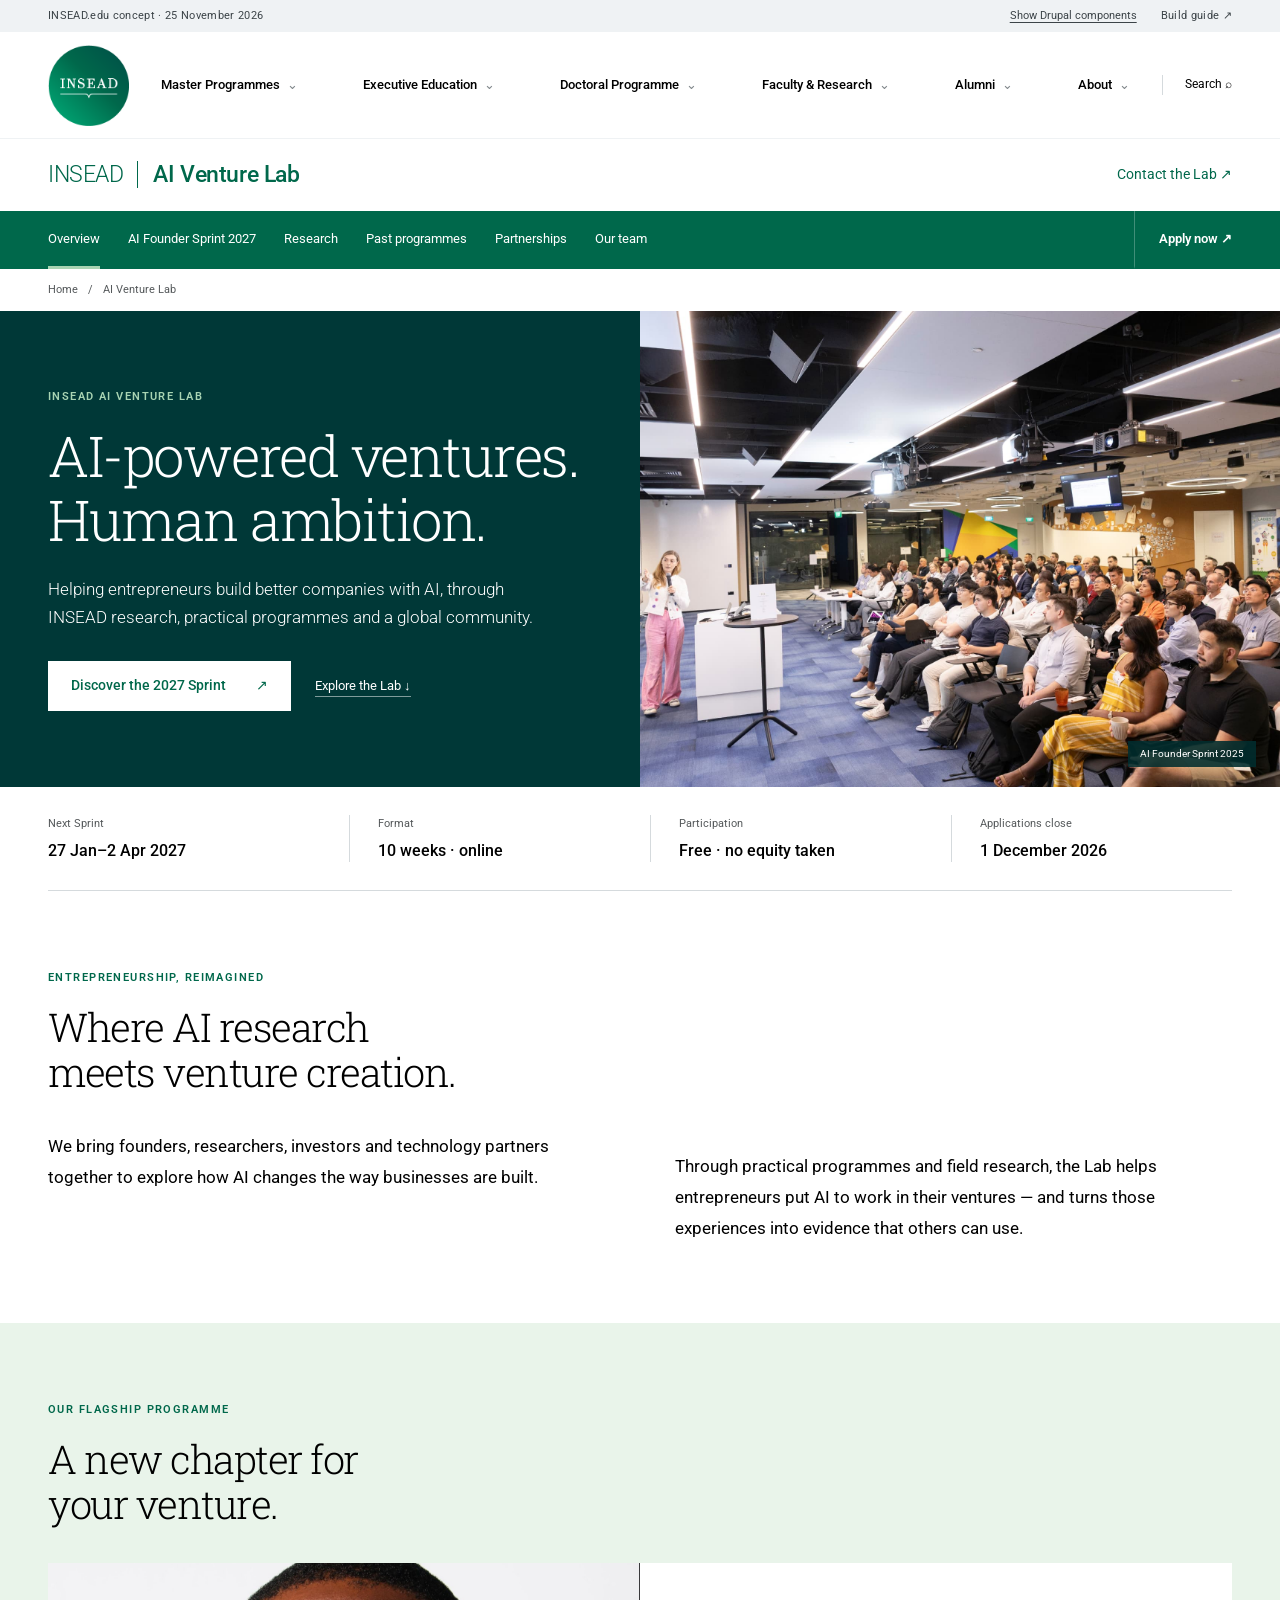
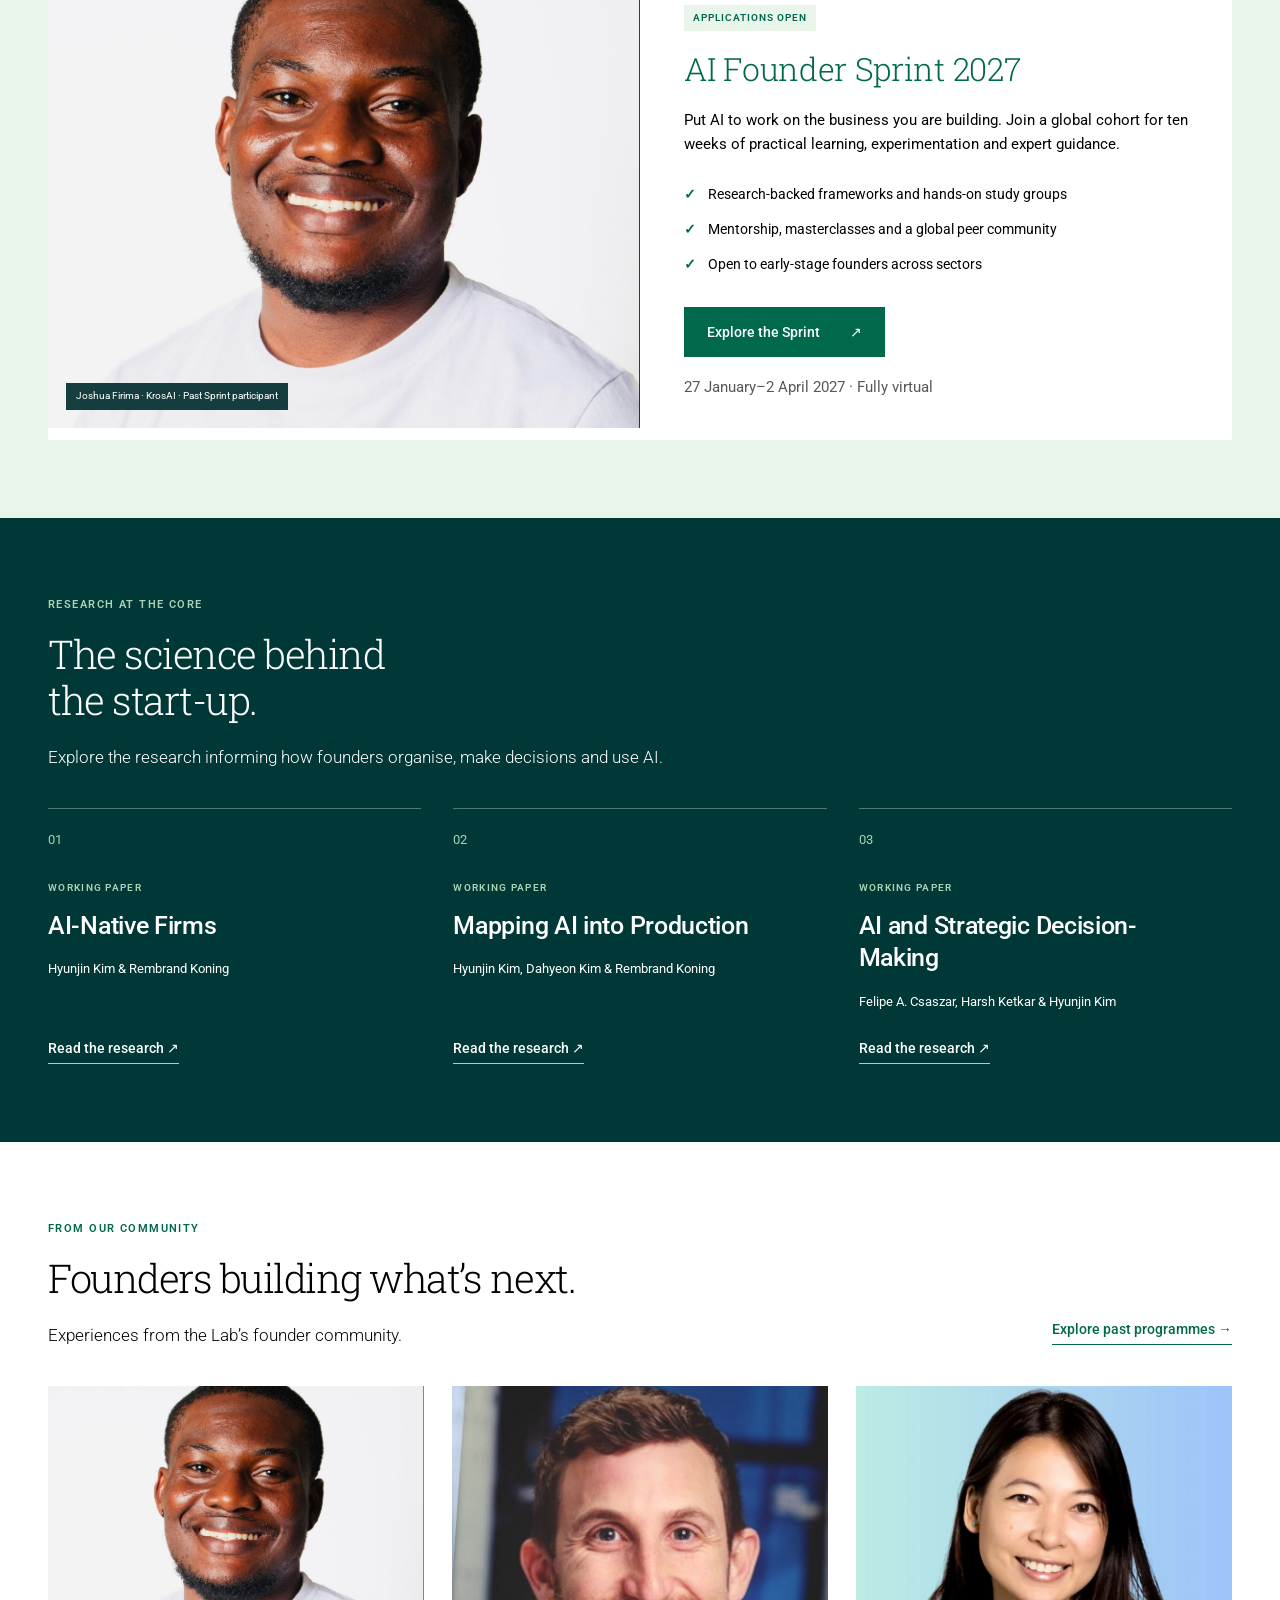
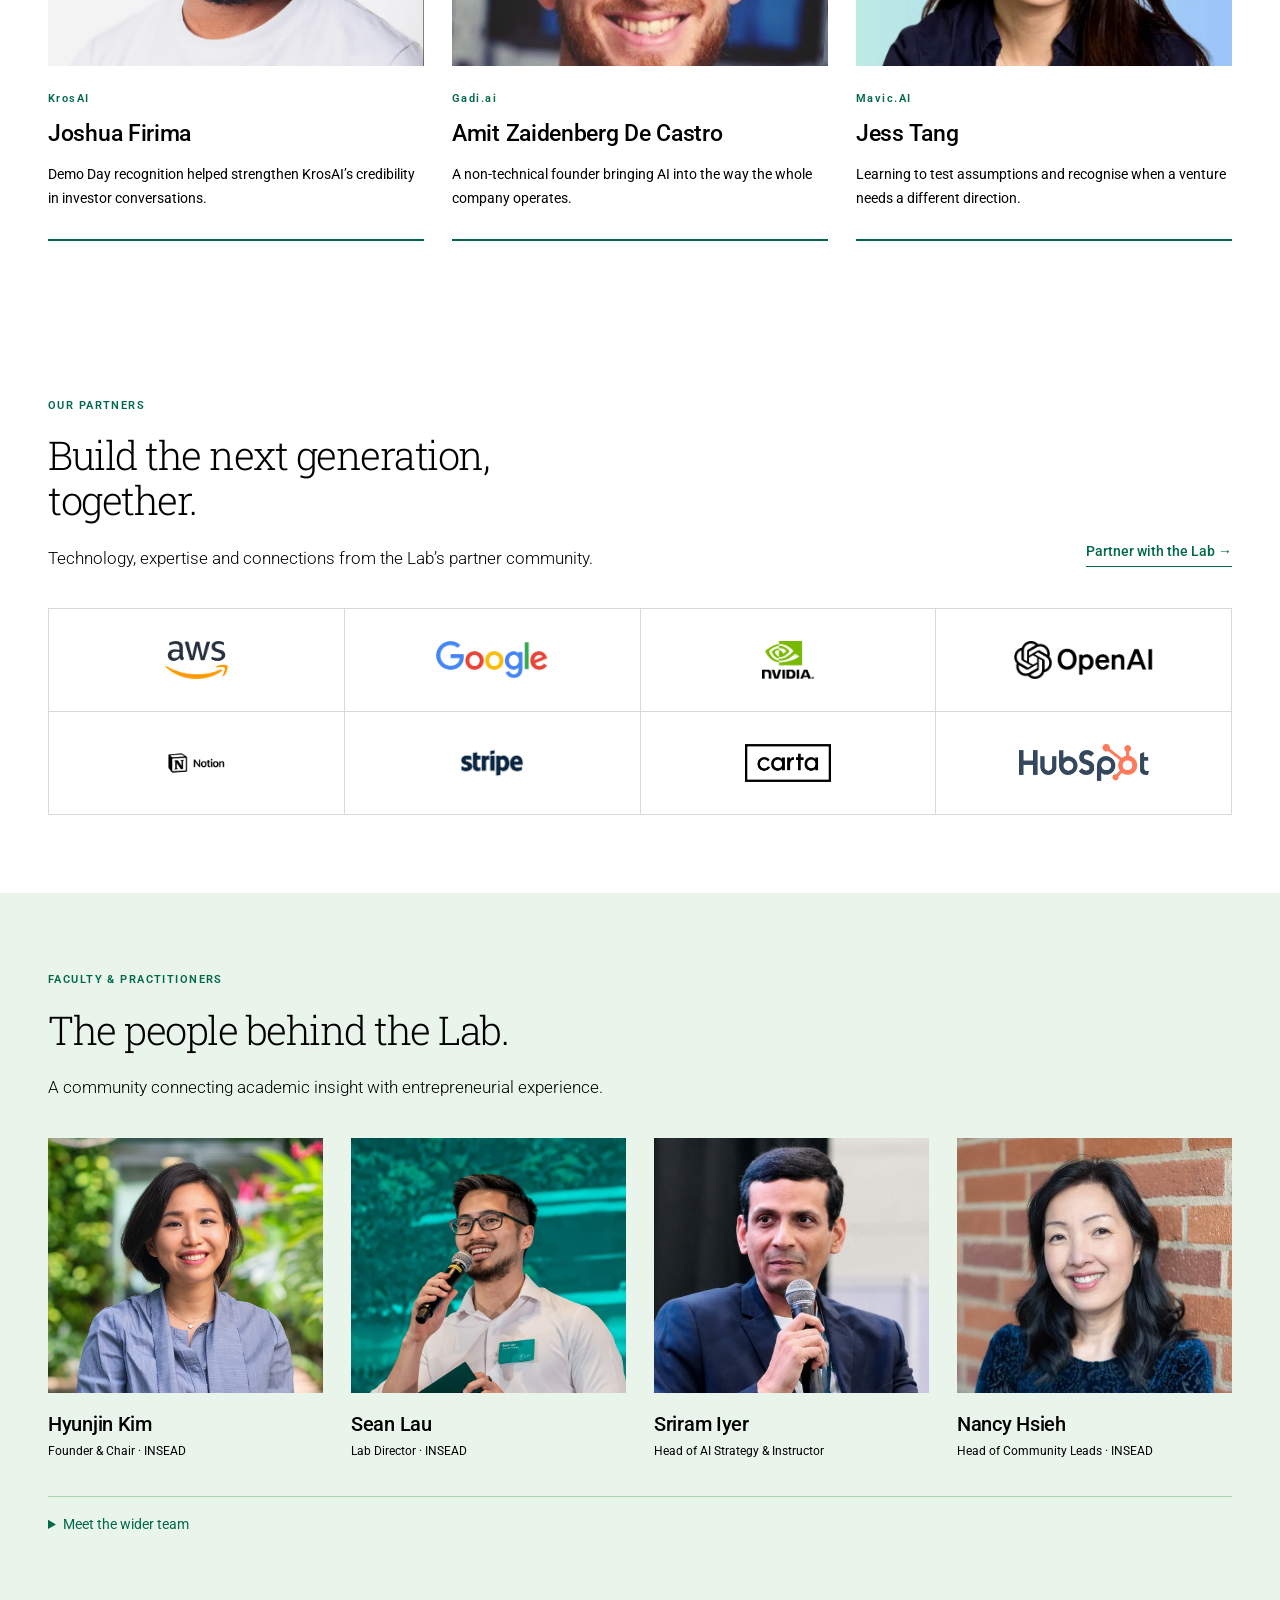
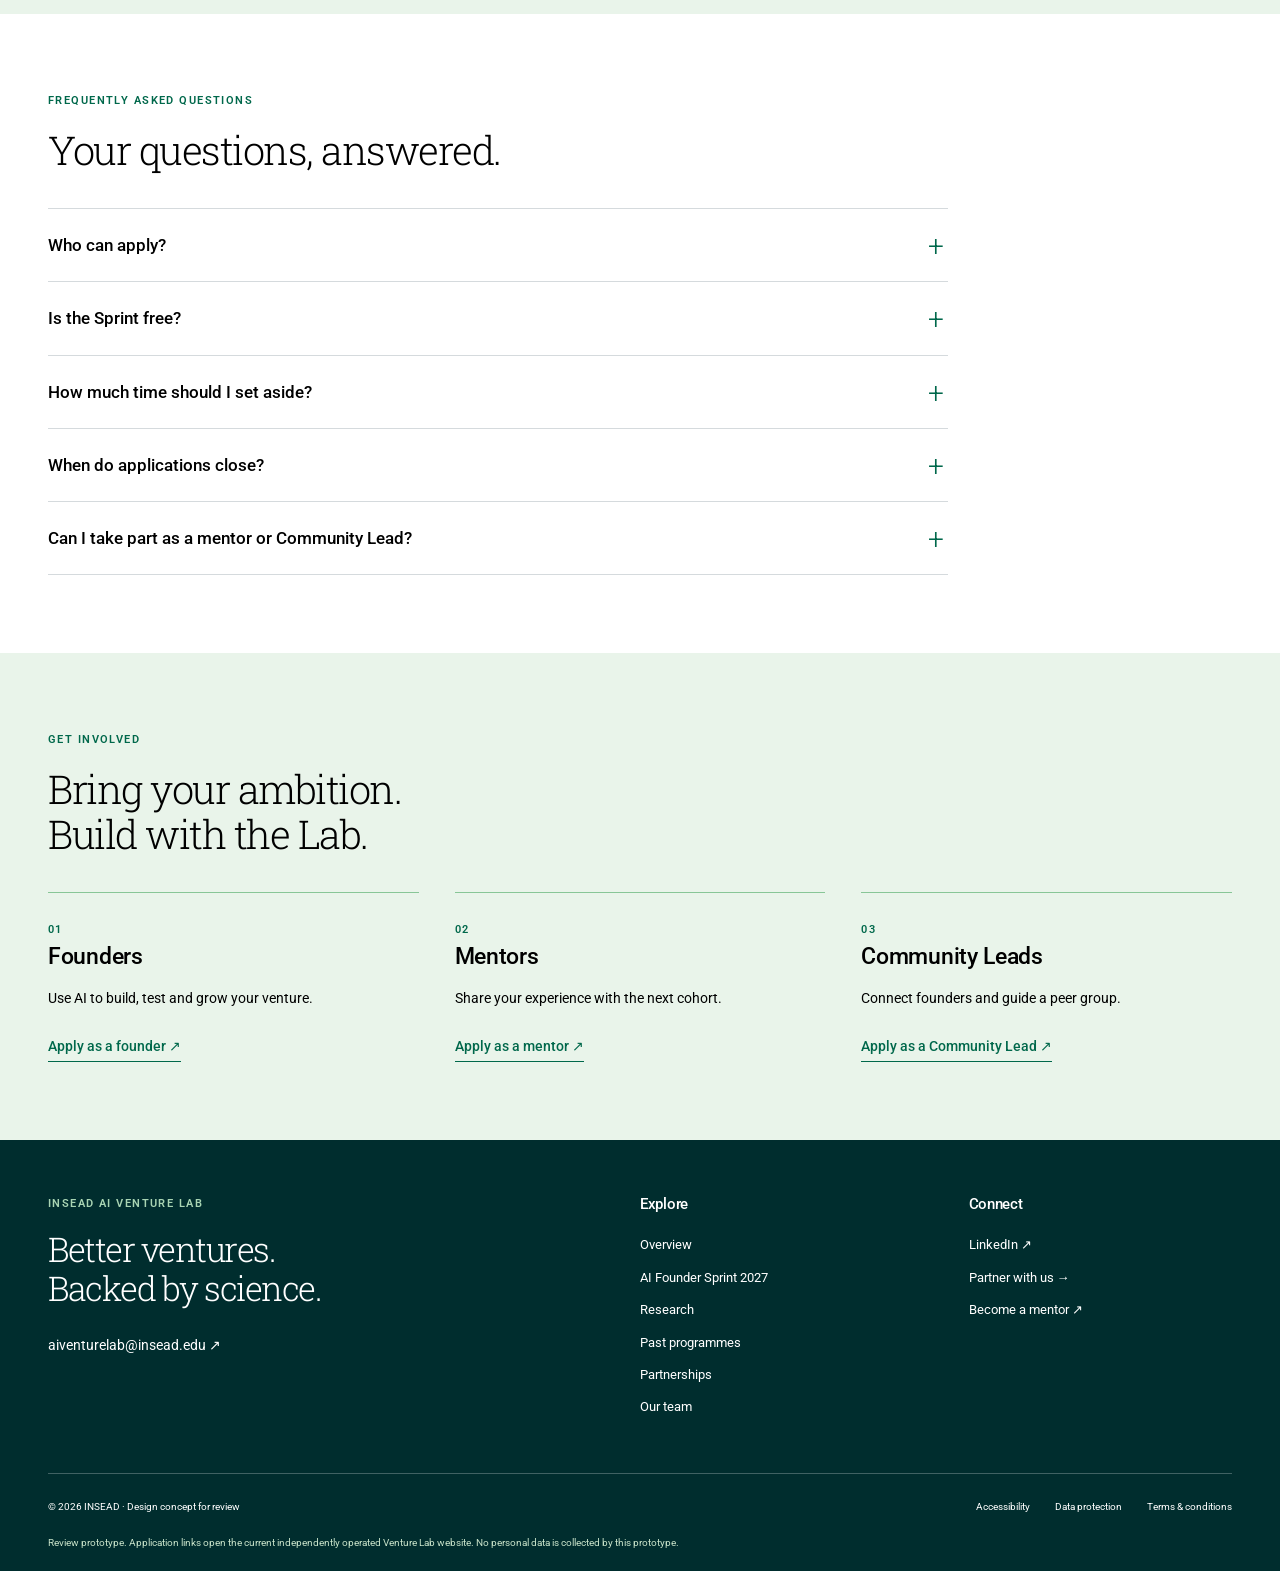
==== index.html @ 1b649533 "Publish Venture Lab INSEAD mockup and Drupal build guide" ====
<!doctype html><html lang="en"><head><meta charset="utf-8"><meta name="viewport" content="width=device-width, initial-scale=1"><meta name="robots" content="noindex,nofollow"><title>AI Venture Lab | INSEAD AI Venture Lab concept</title><link rel="stylesheet" href="fonts.css"><link rel="stylesheet" href="style.css?v=2"></head><body>
 <a class="skip" href="#main">Skip to main content</a><aside class="reviewbar"><div class="wrap"><span>INSEAD.edu concept · 25 November 2026</span><div><button id="component-toggle" aria-pressed="false">Show Drupal components</button><a class="" href="drupal-guide.html">Build guide ↗</a></div></div></aside>
 <header><div class="wrap global-header"><a class="" href="https://www.insead.edu" target="_blank" rel="noopener noreferrer"><img src="insead-logo.png" alt="INSEAD – The Business School for the World" class="logo"><span class="sr-only"> (opens in a new tab)</span></a><nav aria-label="INSEAD"><a class="" href="https://www.insead.edu/master-programmes" target="_blank" rel="noopener noreferrer">Master Programmes <span aria-hidden="true">⌄</span><span class="sr-only"> (opens in a new tab)</span></a><a class="" href="https://www.insead.edu/executive-education" target="_blank" rel="noopener noreferrer">Executive Education <span aria-hidden="true">⌄</span><span class="sr-only"> (opens in a new tab)</span></a><a class="" href="https://www.insead.edu/phd" target="_blank" rel="noopener noreferrer">Doctoral Programme <span aria-hidden="true">⌄</span><span class="sr-only"> (opens in a new tab)</span></a><a class="" href="https://www.insead.edu/faculty-research" target="_blank" rel="noopener noreferrer">Faculty & Research <span aria-hidden="true">⌄</span><span class="sr-only"> (opens in a new tab)</span></a><a class="" href="https://www.insead.edu/alumni" target="_blank" rel="noopener noreferrer">Alumni <span aria-hidden="true">⌄</span><span class="sr-only"> (opens in a new tab)</span></a><a class="" href="https://www.insead.edu/about-insead" target="_blank" rel="noopener noreferrer">About <span aria-hidden="true">⌄</span><span class="sr-only"> (opens in a new tab)</span></a></nav><a class="search" href="https://www.insead.edu/search" target="_blank" rel="noopener noreferrer">Search <span aria-hidden="true">⌕</span><span class="sr-only"> (opens in a new tab)</span></a></div></header>
 <div class="lab-brand"><div class="wrap"><a href="index.html">INSEAD <strong>AI Venture Lab</strong></a><a class="" href="mailto:aiventurelab@insead.edu">Contact the Lab ↗</a></div></div>
 <div class="subnav"><div class="wrap"><button id="mobile-menu" aria-expanded="false" aria-controls="lab-nav">Explore the Lab <span>☰</span></button><nav id="lab-nav" aria-label="AI Venture Lab"><a class="active" href="index.html">Overview</a><a class="" href="sprint2027.html">AI Founder Sprint 2027</a><a class="" href="index.html#research">Research</a><a class="" href="past-programmes.html">Past programmes</a><a class="" href="partnerships.html">Partnerships</a><a class="" href="index.html#team">Our team</a></nav><a class="nav-apply" href="https://venture-lab.ai/apply/founder" target="_blank" rel="noopener noreferrer">Apply now ↗<span class="sr-only"> (opens in a new tab)</span></a></div></div>
 <main id="main"><div class="breadcrumb wrap"><a class="" href="https://www.insead.edu" target="_blank" rel="noopener noreferrer">Home<span class="sr-only"> (opens in a new tab)</span></a> <span>/</span> <a class="" href="index.html">AI Venture Lab</a></div><section class="hero " data-component="Top Banner"><div class="hero-copy"><p class="eyebrow">INSEAD AI VENTURE LAB</p><h1>AI-powered ventures.<br>Human ambition.</h1><p>Helping entrepreneurs build better companies with AI, through INSEAD research, practical programmes and a global community.</p><div class="actions"><a class="button" href="sprint2027.html">Discover the 2027 Sprint <span aria-hidden="true">↗</span></a><a class="hero-link" href="#about">Explore the Lab ↓</a></div></div><div class="hero-photo"><img src="sprint-2025.jpg" alt="A speaker and audience at the AI Founder Sprint 2025" fetchpriority="high"><span>AI Founder Sprint 2025</span></div></section><div class="wrap facts-wrap" data-component="Section → Text"><div class="facts"><div><span>Next Sprint</span><strong>27 Jan–2 Apr 2027</strong></div><div><span>Format</span><strong>10 weeks · online</strong></div><div><span>Participation</span><strong>Free · no equity taken</strong></div><div><span>Applications close</span><strong>1 December 2026</strong></div></div></div><section id="about" class="section " data-component="Section → Title and Text"><div class="wrap"><div class="section-heading"><div><p class="eyebrow">ENTREPRENEURSHIP, REIMAGINED</p><h2>Where AI research<br>meets venture creation.</h2></div></div><div class="intro-grid"><p>We bring founders, researchers, investors and technology partners together to explore how AI changes the way businesses are built.</p><p>Through practical programmes and field research, the Lab helps entrepreneurs put AI to work in their ventures — and turns those experiences into evidence that others can use.</p></div></div></section><section id="sprint" class="section pale" data-component="Section → Content and Image"><div class="wrap"><div class="section-heading"><div><p class="eyebrow">OUR FLAGSHIP PROGRAMME</p><h2>A new chapter for<br>your venture.</h2></div></div><div class="feature-grid"><div class="feature-photo"><img src="joshua-firima.jpeg" alt="Joshua Firima, founder of KrosAI and past Sprint participant"><span>Joshua Firima · KrosAI · Past Sprint participant</span></div><div class="feature-copy"><span class="tag">APPLICATIONS OPEN</span><h3>AI Founder Sprint 2027</h3><p>Put AI to work on the business you are building. Join a global cohort for ten weeks of practical learning, experimentation and expert guidance.</p><ul class="ticks"><li>Research-backed frameworks and hands-on study groups</li><li>Mentorship, masterclasses and a global peer community</li><li>Open to early-stage founders across sectors</li></ul><a class="button" href="sprint2027.html">Explore the Sprint <span aria-hidden="true">↗</span></a><p class="small">27 January–2 April 2027 · Fully virtual</p></div></div></div></section><section id="research" class="section dark" data-component="Section → External Listing Content"><div class="wrap"><div class="section-heading"><div><p class="eyebrow">RESEARCH AT THE CORE</p><h2>The science behind<br>the start-up.</h2><p class="lead">Explore the research informing how founders organise, make decisions and use AI.</p></div></div><div class="research-grid"><article><span class="number">01</span><p class="eyebrow">WORKING PAPER</p><h3>AI-Native Firms</h3><p>Hyunjin Kim & Rembrand Koning</p><a class="text-link" href="https://papers.ssrn.com/sol3/papers.cfm?abstract_id=6905079" target="_blank" rel="noopener noreferrer">Read the research ↗<span class="sr-only"> (opens in a new tab)</span></a></article><article><span class="number">02</span><p class="eyebrow">WORKING PAPER</p><h3>Mapping AI into Production</h3><p>Hyunjin Kim, Dahyeon Kim & Rembrand Koning</p><a class="text-link" href="https://sites.insead.edu/facultyresearch/research/doc.cfm?did=75343" target="_blank" rel="noopener noreferrer">Read the research ↗<span class="sr-only"> (opens in a new tab)</span></a></article><article><span class="number">03</span><p class="eyebrow">WORKING PAPER</p><h3>AI and Strategic Decision-Making</h3><p>Felipe A. Csaszar, Harsh Ketkar & Hyunjin Kim</p><a class="text-link" href="https://sites.insead.edu/facultyresearch/research/doc.cfm?did=73275" target="_blank" rel="noopener noreferrer">Read the research ↗<span class="sr-only"> (opens in a new tab)</span></a></article></div></div></section><section id="founders" class="section " data-component="Section → Cards"><div class="wrap"><div class="section-heading"><div><p class="eyebrow">FROM OUR COMMUNITY</p><h2>Founders building what’s next.</h2><p class="lead">Experiences from the Lab’s founder community.</p></div><a class="text-link" href="past-programmes.html">Explore past programmes →</a></div><div class="founder-grid"><article class="founder-card"><img class="founder-photo" src="joshua-firima.jpeg" alt="Joshua Firima"><div><p class="eyebrow">KrosAI</p><h3>Joshua Firima</h3><p>Demo Day recognition helped strengthen KrosAI’s credibility in investor conversations.</p></div></article><article class="founder-card"><img class="founder-photo" src="amit-zaidenberg.jpeg" alt="Amit Zaidenberg De Castro"><div><p class="eyebrow">Gadi.ai</p><h3>Amit Zaidenberg De Castro</h3><p>A non-technical founder bringing AI into the way the whole company operates.</p></div></article><article class="founder-card"><img class="founder-photo" src="jess-tang-crop.jpg" alt="Jess Tang"><div><p class="eyebrow">Mavic.AI</p><h3>Jess Tang</h3><p>Learning to test assumptions and recognise when a venture needs a different direction.</p></div></article></div></div></section><section id="partners" class="section " data-component="Section → Gallery"><div class="wrap"><div class="section-heading"><div><p class="eyebrow">OUR PARTNERS</p><h2>Build the next generation,<br>together.</h2><p class="lead">Technology, expertise and connections from the Lab’s partner community.</p></div><a class="text-link" href="partnerships.html">Partner with the Lab →</a></div><div class="logos"><img class="" src="aws-activate.webp" alt="AWS"><img class="" src="google-xQnxZ8s_.webp" alt="Google"><img class="" src="nvidia-BaGoJ4iP.png" alt="NVIDIA"><img class="" src="openai-BbE3mqbd.png" alt="OpenAI"><img class="" src="notion-wordmark.png" alt="Notion"><img class="" src="stripe-wordmark.png" alt="Stripe"><img class="" src="carta-wordmark.png" alt="Carta"><img class="" src="hubspot-wordmark.png" alt="HubSpot"></div></div></section><section id="team" class="section pale" data-component="Section → Related Content"><div class="wrap"><div class="section-heading"><div><p class="eyebrow">FACULTY & PRACTITIONERS</p><h2>The people behind the Lab.</h2><p class="lead">A community connecting academic insight with entrepreneurial experience.</p></div></div><div class="people"><article><img class="" src="hyunjin-kim-DU73h3ld.webp" alt="Hyunjin Kim"><h3>Hyunjin Kim</h3><p>Founder & Chair · INSEAD</p></article><article><img class="" src="sean-lau.jpg" alt="Sean Lau"><h3>Sean Lau</h3><p>Lab Director · INSEAD</p></article><article><img class="" src="sriram-iyer-3.jpg" alt="Sriram Iyer"><h3>Sriram Iyer</h3><p>Head of AI Strategy & Instructor</p></article><article><img class="" src="nancy-hsieh-B7uFYmL9.webp" alt="Nancy Hsieh"><h3>Nancy Hsieh</h3><p>Head of Community Leads · INSEAD</p></article></div><details class="more-people"><summary>Meet the wider team</summary><div class="people"><article><img class="" src="thomas-baker-QJCjmIYq.webp" alt="Thomas Baker"><h3>Thomas Baker</h3><p>Head of Tech Strategy · HBS</p></article><article><img class="" src="swapneel-mehta.jpg" alt="Swapneel Mehta"><h3>Swapneel Mehta</h3><p>Research Affiliate · SimPPL</p></article><article><img class="" src="matteo-tranchero.jpg" alt="Matteo Tranchero"><h3>Matteo Tranchero</h3><p>Research Affiliate · Wharton</p></article><article><img class="" src="serge-vasylechko-me3EJpKC.webp" alt="Serge Vasylechko"><h3>Serge Vasylechko</h3><p>Head of AI Tools & Prototyping</p></article><article><img class="" src="rembrand-koning-CyjeFf4n.webp" alt="Rembrand Koning"><h3>Rembrand Koning</h3><p>Research Affiliate · HBS</p></article><article><img class="" src="dahyeon-kim-BDwVLeGD.webp" alt="Dahyeon Kim"><h3>Dahyeon Kim</h3><p>Lead R&D · INSEAD</p></article><article><img class="" src="nety-wu-BMD_rjvN.webp" alt="Nety Wu"><h3>Nety Wu</h3><p>Lead R&D · INSEAD</p></article><article><img class="" src="yj-lin-Db3J1F6Q.webp" alt="YJ Lin"><h3>YJ Lin</h3><p>Head of Community Strategy</p></article><article><img class="" src="alexander-chia-CP0M5kD4.webp" alt="Alexander Chia"><h3>Alexander Chia</h3><p>Community Manager · INSEAD</p></article><article><img class="" src="martina-blahova-SiBJsA2p.webp" alt="Martina Blahova"><h3>Martina Blahova</h3><p>Community Manager · INSEAD</p></article></div></details></div></section><section id="faq" class="section " data-component="Section → Accordion → Text"><div class="wrap"><div class="section-heading"><div><p class="eyebrow">FREQUENTLY ASKED QUESTIONS</p><h2>Your questions, answered.</h2></div></div><div class="faq-list"><details><summary>Who can apply?</summary><p>Early-stage founders from anywhere in the world can apply. You must be at least 18. You do not need an INSEAD affiliation or an AI product.</p></details><details><summary>Is the Sprint free?</summary><p>Yes. There are no participation fees and the Lab takes no equity.</p></details><details><summary>How much time should I set aside?</summary><p>Plan for around 2–3 hours each week during onboarding and the final weeks, and 4–5 hours each week during the build phase. The Sprint does not require full-time availability.</p></details><details><summary>When do applications close?</summary><p>Applications close on 1 December 2026 at 11:59 pm Singapore time (GMT+8). Selected founders are expected to be notified in early January 2027.</p></details><details><summary>Can I take part as a mentor or Community Lead?</summary><p>Yes. The Lab welcomes mentors and Community Leads. Use the involvement links below to learn more and apply.</p></details></div></div></section><section id="get-involved" class="section pale" data-component="Section → Cards"><div class="wrap"><div class="section-heading"><div><p class="eyebrow">GET INVOLVED</p><h2>Bring your ambition.<br>Build with the Lab.</h2></div></div><div class="involve-grid"><article><span class="eyebrow">01</span><h3>Founders</h3><p>Use AI to build, test and grow your venture.</p><a class="text-link" href="https://venture-lab.ai/apply/founder" target="_blank" rel="noopener noreferrer">Apply as a founder ↗<span class="sr-only"> (opens in a new tab)</span></a></article><article><span class="eyebrow">02</span><h3>Mentors</h3><p>Share your experience with the next cohort.</p><a class="text-link" href="https://venture-lab.ai/apply/mentor" target="_blank" rel="noopener noreferrer">Apply as a mentor ↗<span class="sr-only"> (opens in a new tab)</span></a></article><article><span class="eyebrow">03</span><h3>Community Leads</h3><p>Connect founders and guide a peer group.</p><a class="text-link" href="https://venture-lab.ai/apply/community-lead" target="_blank" rel="noopener noreferrer">Apply as a Community Lead ↗<span class="sr-only"> (opens in a new tab)</span></a></article></div></div></section></main>
 <footer><div class="wrap footer-main"><div><p class="eyebrow">INSEAD AI VENTURE LAB</p><h2>Better ventures.<br>Backed by science.</h2><a class="" href="mailto:aiventurelab@insead.edu">aiventurelab@insead.edu ↗</a></div><div><h3>Explore</h3><a class="active" href="index.html">Overview</a><a class="" href="sprint2027.html">AI Founder Sprint 2027</a><a class="" href="index.html#research">Research</a><a class="" href="past-programmes.html">Past programmes</a><a class="" href="partnerships.html">Partnerships</a><a class="" href="index.html#team">Our team</a></div><div><h3>Connect</h3><a class="" href="https://www.linkedin.com/company/insead-ai-venture-lab/" target="_blank" rel="noopener noreferrer">LinkedIn ↗<span class="sr-only"> (opens in a new tab)</span></a><a class="" href="partnerships.html">Partner with us →</a><a class="" href="https://venture-lab.ai/apply/mentor" target="_blank" rel="noopener noreferrer">Become a mentor ↗<span class="sr-only"> (opens in a new tab)</span></a></div></div><div class="wrap footer-bottom"><span>© 2026 INSEAD · Design concept for review</span><div><a class="" href="https://www.insead.edu/accessibility-statement" target="_blank" rel="noopener noreferrer">Accessibility<span class="sr-only"> (opens in a new tab)</span></a><a class="" href="https://www.insead.edu/about-insead/data-protection-notice" target="_blank" rel="noopener noreferrer">Data protection<span class="sr-only"> (opens in a new tab)</span></a><a class="" href="https://www.insead.edu/terms-and-conditions" target="_blank" rel="noopener noreferrer">Terms & conditions<span class="sr-only"> (opens in a new tab)</span></a></div></div><p class="wrap concept-note">Review prototype. Application links open the current independently operated Venture Lab website. No personal data is collected by this prototype.</p></footer><script src="site.js"></script></body></html>
---- fonts.css ----
@font-face {
  font-family: 'Roboto';
  font-style: normal;
  font-weight: 300;
  font-stretch: normal;
  font-display: swap;
  src: url(font-0.ttf) format('truetype');
}
@font-face {
  font-family: 'Roboto';
  font-style: normal;
  font-weight: 400;
  font-stretch: normal;
  font-display: swap;
  src: url(font-1.ttf) format('truetype');
}
@font-face {
  font-family: 'Roboto';
  font-style: normal;
  font-weight: 500;
  font-stretch: normal;
  font-display: swap;
  src: url(font-2.ttf) format('truetype');
}
@font-face {
  font-family: 'Roboto';
  font-style: normal;
  font-weight: 600;
  font-stretch: normal;
  font-display: swap;
  src: url(font-3.ttf) format('truetype');
}
@font-face {
  font-family: 'Roboto';
  font-style: normal;
  font-weight: 700;
  font-stretch: normal;
  font-display: swap;
  src: url(font-4.ttf) format('truetype');
}
@font-face {
  font-family: 'Roboto Slab';
  font-style: normal;
  font-weight: 200;
  font-display: swap;
  src: url(font-5.ttf) format('truetype');
}
@font-face {
  font-family: 'Roboto Slab';
  font-style: normal;
  font-weight: 300;
  font-display: swap;
  src: url(font-6.ttf) format('truetype');
}
@font-face {
  font-family: 'Roboto Slab';
  font-style: normal;
  font-weight: 400;
  font-display: swap;
  src: url(font-7.ttf) format('truetype');
}
---- style.css ----
:root{--green:#00684b;--deep:#003837;--dark:#002d2e;--pale:#e9f4ea;--ink:#000;--line:#d5dadd;--grey:#55595b;--max:1240px}*{box-sizing:border-box}html{scroll-behavior:smooth;scroll-padding-top:90px}body{margin:0;background:white;color:var(--ink);font-family:Roboto,Arial,sans-serif;font-size:16px;line-height:1.65;-webkit-font-smoothing:antialiased}a{color:inherit}button{font:inherit;cursor:pointer}img{max-width:100%;display:block}h1,h2,h3,p{margin:0}p+p{margin-top:20px}h1,h2{font-family:'Roboto Slab',Roboto,Arial,sans-serif;font-weight:300;letter-spacing:-1.5px;line-height:1.14}h1{font-size:clamp(42px,4.4vw,66px)}h2{font-size:clamp(32px,3.1vw,46px)}h3{font-size:23px;line-height:1.3;font-weight:500;letter-spacing:-.3px}h3+p{margin-top:15px}a,button,summary{-webkit-tap-highlight-color:transparent}a:focus-visible,button:focus-visible,summary:focus-visible{outline:3px solid #1f7dbc;outline-offset:5px}a:hover{text-decoration-thickness:2px}button{border:0}.wrap{width:min(calc(100% - 96px),var(--max));margin:auto}.sr-only{position:absolute;width:1px;height:1px;padding:0;margin:-1px;overflow:hidden;clip:rect(0,0,0,0);white-space:nowrap;border:0}.skip{position:fixed;top:-100px;left:20px;background:white;color:var(--green);z-index:100;padding:12px}.skip:focus{top:8px}.reviewbar{font-size:11px;background:#eff2f4;color:#3c4448;letter-spacing:.03em}.reviewbar .wrap{display:flex;align-items:center;justify-content:space-between;min-height:32px;gap:10px}.reviewbar .wrap>div{display:flex;align-items:center;gap:24px}.reviewbar button{background:none;color:inherit;padding:4px 0;font-size:11px;text-decoration:underline;text-underline-offset:3px}.reviewbar a{text-decoration:none}.global-header{display:flex;align-items:center;gap:32px;min-height:106px}.logo{width:81px;height:81px;object-fit:contain}.global-header nav{display:flex;align-items:center;justify-content:space-between;flex:1;gap:20px}.global-header nav a{font-size:13px;text-decoration:none;line-height:1.4;font-weight:500;white-space:nowrap}.global-header nav span{color:#80878b;margin-left:4px}.search{text-decoration:none;white-space:nowrap;font-size:12px;border-left:1px solid var(--line);padding-left:22px}.lab-brand{border-top:1px solid #eff2f4}.lab-brand .wrap{display:flex;justify-content:space-between;align-items:center;min-height:72px;gap:20px}.lab-brand a{text-decoration:none;font-size:14px;color:var(--green)}.lab-brand .wrap>a:first-child{font-size:23px;letter-spacing:-.4px;font-weight:300}.lab-brand strong{font-weight:500;margin-left:8px;padding-left:15px;border-left:1px solid var(--green)}.subnav{background:var(--green);color:#fff;position:sticky;top:0;z-index:25}.subnav .wrap{display:flex;justify-content:space-between}.subnav nav{display:flex;gap:28px;align-items:stretch}.subnav a{font-size:13px;text-decoration:none;padding:17px 0;border-bottom:3px solid transparent;white-space:nowrap}.subnav .active,.subnav a:hover{border-color:#a8d4b3}.subnav .nav-apply{border-left:1px solid #ffffff40;padding-left:24px;font-weight:600}#mobile-menu{display:none}.breadcrumb{font-size:11px;display:flex;gap:10px;align-items:center;min-height:42px;color:var(--grey)}.breadcrumb a{text-decoration:none}.hero{display:grid;grid-template-columns:1fr 1fr;min-height:476px;background:var(--deep);color:white;position:relative}.hero-copy{padding:58px 44px 58px max(48px,calc((100vw - 1240px)/2));align-self:center}.hero-copy>p:not(.eyebrow){font-size:17px;font-weight:300;line-height:1.65;max-width:490px;margin-top:24px}.eyebrow{font-family:Roboto,Arial,sans-serif;font-size:11px;font-weight:600;letter-spacing:.13em;color:var(--green);margin-bottom:17px}.hero .eyebrow{color:#a8d4b3}.hero-photo{position:relative;min-height:100%;overflow:hidden}.hero-photo>img{position:absolute;width:100%;height:100%;object-fit:cover;object-position:60% 65%}.hero-photo>span{position:absolute;bottom:20px;right:24px;background:#002d2ee0;font-size:10px;padding:5px 12px;color:white}.hero.compact{display:block;min-height:340px;background:var(--deep)}.hero.compact .hero-copy{max-width:1100px}.actions{display:flex;align-items:center;gap:24px;flex-wrap:wrap;margin-top:30px}.button{display:inline-flex;align-items:center;justify-content:space-between;gap:30px;padding:13px 22px;min-height:50px;background:var(--green);color:#fff;text-decoration:none;font-size:14px;font-weight:500;border:1px solid var(--green);line-height:1.4}.button:hover{background:var(--deep);border-color:var(--deep)}.hero .button{background:white;color:var(--green);border-color:white}.hero .button:hover{background:var(--pale)}.button.secondary{background:transparent;color:var(--green)}.hero-link{font-size:13px;color:white;text-decoration:none;border-bottom:1px solid #ffffff80}.facts-wrap{position:relative}.facts{display:grid;grid-template-columns:repeat(4,1fr);border-bottom:1px solid var(--line);padding:28px 0;gap:20px}.facts>div{padding-left:28px;border-left:1px solid var(--line)}.facts>div:first-child{border:0;padding-left:0}.facts span{display:block;font-size:11px;color:var(--grey);margin-bottom:6px}.facts strong{font-size:16px;font-weight:500;display:block;line-height:1.4}.section{padding:78px 0;position:relative;scroll-margin-top:65px}.section-heading{display:flex;justify-content:space-between;align-items:end;gap:30px;margin-bottom:36px}.section-heading .text-link{flex-shrink:0;margin-bottom:5px}.lead{max-width:660px;margin-top:21px;font-size:17px;line-height:1.7;font-weight:300}.pale{background:var(--pale)}.dark{background:var(--deep);color:white}.dark .eyebrow{color:#a8d4b3}.dark .text-link{color:white;border-color:#a8d4b3}.intro-grid{display:grid;grid-template-columns:1fr 1fr;gap:70px}.intro-grid p{font-size:17px;line-height:1.85}.intro-grid .small{font-size:12px}.feature-grid{display:grid;grid-template-columns:1fr 1fr;background:white;gap:0}.feature-photo{overflow:hidden;background:#d7ead9;min-height:400px}.feature-photo img{width:100%;height:100%;object-fit:cover}.feature-copy{padding:40px 44px}.feature-copy h3{font-family:'Roboto Slab',Roboto,sans-serif;font-size:32px;font-weight:300;color:var(--green);margin-bottom:18px}.feature-copy p{font-size:15px}.tag{display:inline-block;font-size:10px;letter-spacing:.1em;font-weight:600;background:var(--pale);color:var(--green);padding:5px 9px;margin-bottom:17px}.ticks{padding:0;list-style:none;margin:20px 0 25px}.ticks li{font-size:14px;padding:6px 0 6px 24px;position:relative}.ticks li:before{content:'✓';color:var(--green);position:absolute;left:0;font-weight:700}.small{font-size:12px;color:var(--grey);margin-top:18px}.text-link{font-size:14px;text-decoration:none;color:var(--green);display:inline-block;border-bottom:1px solid var(--green);padding-bottom:3px;font-weight:500}.research-grid{display:grid;grid-template-columns:repeat(3,1fr);gap:32px;margin-top:20px}.research-grid article{border-top:1px solid #ffffff50;padding-top:20px;display:flex;flex-direction:column;align-items:start}.research-grid .number{font-size:13px;margin-bottom:30px;color:#a8d4b3}.research-grid h3{font-size:25px;max-width:310px}.research-grid p:not(.eyebrow){font-size:13px;margin:16px 0 25px;color:#fff}.research-grid .eyebrow{font-size:10px;margin-bottom:13px}.research-grid .text-link{margin-top:auto}.founder-grid{display:grid;grid-template-columns:repeat(3,1fr);gap:28px}.founder-card{border-bottom:2px solid var(--green)}.founder-photo{width:100%;height:280px;object-fit:cover;object-position:50% 25%}.founder-card>div{padding:24px 0 28px}.founder-card .eyebrow{margin-bottom:10px}.founder-card p:not(.eyebrow){font-size:14px;line-height:1.7;color:#000}.logos{display:grid;grid-template-columns:repeat(4,1fr);border-top:1px solid var(--line);border-left:1px solid var(--line)}.logos img{width:100%;height:103px;padding:32px 48px;object-fit:contain;border-right:1px solid var(--line);border-bottom:1px solid var(--line);background:white}.people{display:grid;grid-template-columns:repeat(4,1fr);gap:28px}.people img{width:100%;height:255px;object-fit:cover;object-position:50% 20%;background:#d7ead9}.people h3{font-size:20px;margin-top:18px}.people p{font-size:12px;margin-top:5px;line-height:1.6}.more-people{margin-top:35px;border-top:1px solid #a8d4b3;padding-top:16px}.more-people summary{color:var(--green);font-size:14px;cursor:pointer}.more-people[open] summary{margin-bottom:28px}.faq-list{max-width:900px}.faq-list details{border-top:1px solid var(--line)}.faq-list details:last-child{border-bottom:1px solid var(--line)}.faq-list summary{list-style:none;padding:22px 48px 22px 0;position:relative;cursor:pointer;font-weight:500;font-size:17px}.faq-list summary::-webkit-details-marker{display:none}.faq-list summary:after{content:'+';position:absolute;right:4px;top:15px;font-size:28px;color:var(--green);font-weight:300}.faq-list details[open] summary:after{content:'−'}.faq-list details p{max-width:780px;font-size:15px;line-height:1.8;padding-bottom:24px}.involve-grid{display:grid;grid-template-columns:repeat(3,1fr);gap:36px}.involve-grid article{border-top:1px solid #88c697;padding-top:22px}.involve-grid article>p:not(.eyebrow){font-size:14px;margin-bottom:23px}.benefits{display:grid;grid-template-columns:repeat(3,1fr);gap:40px 36px}.benefits article{border-top:1px solid var(--line);padding-top:20px}.number{font-size:13px;color:var(--green);display:block;margin-bottom:18px}.benefits h3{font-size:23px}.benefits p{font-size:15px}.timeline{display:grid;grid-template-columns:repeat(4,1fr);gap:25px}.timeline article{border-top:2px solid var(--green);padding:22px 0}.timeline .number{font-size:29px;font-weight:300;margin-bottom:20px}.timeline p:not(.eyebrow){font-size:14px;margin:16px 0}.timeline strong{font-size:12px;color:var(--green);font-weight:500}.date-list{max-width:800px}.date-list p{display:grid;grid-template-columns:230px 1fr;gap:35px;padding:22px 0;border-top:1px solid #ffffff50;margin:0;font-size:15px}.date-list strong{font-weight:500}.programme-grid{display:grid;grid-template-columns:1fr 1fr;gap:38px}.programme-grid article{background:#eff2f4}.programme-grid img{width:100%;height:330px;object-fit:cover}.programme-grid article>div{padding:30px}.programme-grid p:not(.eyebrow){font-size:15px;margin-bottom:24px}footer{background:var(--dark);color:white;padding:55px 0 20px}footer a{text-decoration:none}.footer-main{display:grid;grid-template-columns:2fr 1fr 1fr;gap:65px;padding-bottom:44px}.footer-main h2{font-size:34px;margin-bottom:25px}.footer-main h3{font-size:15px;margin-bottom:20px}.footer-main .eyebrow{color:#a8d4b3}.footer-main>div:not(:first-child) a{display:block;font-size:13px;margin:11px 0}.footer-main>div:first-child a{font-size:14px}.footer-bottom{display:flex;justify-content:space-between;gap:20px;border-top:1px solid #ffffff40;padding-top:25px;font-size:10px;color:#fff}.footer-bottom>div{display:flex;gap:25px}.concept-note{font-size:10px;color:#c6e1c8;margin-top:20px;line-height:1.6}.show-components [data-component]{outline:2px dashed #1f7dbc;outline-offset:-2px}.show-components [data-component]:before{content:attr(data-component);position:absolute;top:0;left:0;z-index:20;background:#1f7dbc;color:white;font:11px Roboto,Arial;padding:5px 9px}.show-components .facts-wrap:before{top:0}.guide{max-width:980px;margin:auto;padding:50px 36px}.guide h1{font-size:44px}.guide h2{font-size:28px;margin-top:48px;margin-bottom:18px}.guide h3{font-size:19px;margin:24px 0 10px}.guide p,.guide li{font-size:15px}.guide table{width:100%;border-collapse:collapse;font-size:13px;margin:22px 0}.guide th,.guide td{text-align:left;vertical-align:top;border:1px solid var(--line);padding:13px}.guide th{background:var(--pale)}.notice{padding:22px;background:var(--pale);border-left:3px solid var(--green);margin:25px 0}.guide code{font-size:12px;background:#eff2f4;padding:2px 4px}
@media(min-width:1550px){.hero{grid-template-columns:1fr 1fr}.hero-photo img{object-position:center}}
@media(max-width:1150px){.wrap{width:calc(100% - 56px)}.global-header{gap:24px}.global-header nav{gap:15px}.global-header nav a{font-size:11px;white-space:normal}.subnav nav{gap:20px}.subnav a{font-size:12px}.hero-copy{padding-left:28px;padding-right:28px}.hero h1{font-size:49px}.feature-copy{padding:30px}.people img{height:215px}.logos img{padding:30px}.global-header .search{font-size:11px;padding-left:14px}}
@media(max-width:800px){.wrap{width:calc(100% - 40px)}.reviewbar .wrap{font-size:9px}.reviewbar .wrap>div{gap:12px}.reviewbar button{font-size:9px}.global-header{min-height:83px;justify-content:space-between}.global-header .logo{width:64px;height:64px}.global-header nav{display:none}.global-header .search{font-size:13px}.lab-brand .wrap{min-height:66px}.lab-brand .wrap>a:first-child{font-size:20px}.lab-brand .wrap>a:last-child{font-size:11px}#mobile-menu{display:flex;justify-content:space-between;gap:25px;padding:14px 0;background:none;color:white;font-size:13px}.subnav .wrap{position:relative;align-items:center}.subnav nav{display:none;position:absolute;top:100%;left:-20px;width:calc(100% + 40px);background:var(--green);padding:10px 20px 22px;flex-direction:column;gap:0}.subnav nav.open{display:flex}.subnav nav a{padding:13px 0;font-size:14px}.subnav .nav-apply{padding:12px 0 12px 24px}.breadcrumb{min-height:37px;font-size:10px}.hero{grid-template-columns:1fr;min-height:0}.hero-copy{padding:42px 20px}.hero h1{font-size:42px;letter-spacing:-1.2px}.hero-copy>p:not(.eyebrow){font-size:16px;margin-top:22px;max-width:600px}.hero-photo{height:290px}.hero-photo img{object-position:center 65%}.hero-photo>span{font-size:9px}.hero.compact{min-height:0}.facts{grid-template-columns:1fr 1fr;gap:22px;padding:24px 0}.facts>div{padding:0;border:0}.facts strong{font-size:13px}.facts span{font-size:10px}.section{padding:50px 0}.section-heading{display:block;margin-bottom:28px}.section-heading .text-link{margin-top:25px}.eyebrow{font-size:10px;margin-bottom:14px}h2{font-size:34px;letter-spacing:-1px}.intro-grid{grid-template-columns:1fr;gap:22px}.intro-grid p{font-size:16px}.feature-grid{grid-template-columns:1fr}.feature-photo{min-height:0;height:260px}.feature-copy{padding:26px 24px}.feature-copy h3{font-size:28px}.research-grid{grid-template-columns:1fr;gap:28px}.research-grid .number{margin-bottom:15px}.research-grid h3{max-width:none}.research-grid p:not(.eyebrow){margin-bottom:20px}.founder-grid{grid-template-columns:1fr;gap:30px}.founder-photo{height:340px;object-position:50% 20%}.founder-card>div{padding:22px 0}.logos{grid-template-columns:1fr 1fr}.logos img{height:93px;padding:28px}.people{grid-template-columns:1fr 1fr;gap:27px 18px}.people img{height:200px}.people h3{font-size:18px}.people p{font-size:11px}.involve-grid,.benefits,.timeline{grid-template-columns:1fr;gap:24px}.involve-grid h3,.benefits h3{font-size:23px}.involve-grid p{max-width:430px}.timeline .number{float:right}.timeline article{padding-bottom:5px}.programme-grid{grid-template-columns:1fr}.programme-grid img{height:250px}.programme-grid article>div{padding:25px}.date-list p{grid-template-columns:1fr;gap:8px;padding:20px 0}.footer-main{grid-template-columns:1fr 1fr;gap:32px}.footer-main>div:first-child{grid-column:1/-1}.footer-main h2{font-size:32px}.footer-bottom{display:block}.footer-bottom>div{margin-top:15px;gap:20px;flex-wrap:wrap}.concept-note{font-size:9px}.guide{padding:35px 20px}.guide h1{font-size:34px}.guide table{font-size:11px}.guide th,.guide td{padding:8px}.guide .table-scroll{overflow:auto}.guide table{min-width:620px}}
@media(max-width:380px){.lab-brand .wrap>a:first-child{font-size:17px}.lab-brand .wrap>a:last-child{font-size:10px}.reviewbar .wrap>span{max-width:110px;line-height:1.3}.people img{height:175px}.actions{gap:20px}.hero h1{font-size:38px}.hero-photo{height:240px}}
@media(prefers-reduced-motion:reduce){html{scroll-behavior:auto}}
@media print{.reviewbar,.subnav,.global-header,.lab-brand,footer,#component-toggle{display:none}.hero{min-height:0}.section{break-inside:avoid}.wrap{width:95%}}
.feature-photo{position:relative}.feature-photo img{object-position:50% 25%}.feature-photo span{position:absolute;bottom:18px;left:18px;right:18px;width:fit-content;background:#002d2ee8;color:white;font-size:10px;padding:5px 10px}.feature-photo{height:465px}.people .eyebrow{margin:0}@media(max-width:800px){.feature-photo{height:350px}}
.guide table{min-width:0;overflow-wrap:anywhere}.guide .table-scroll table{min-width:620px}.guide>table{table-layout:fixed}
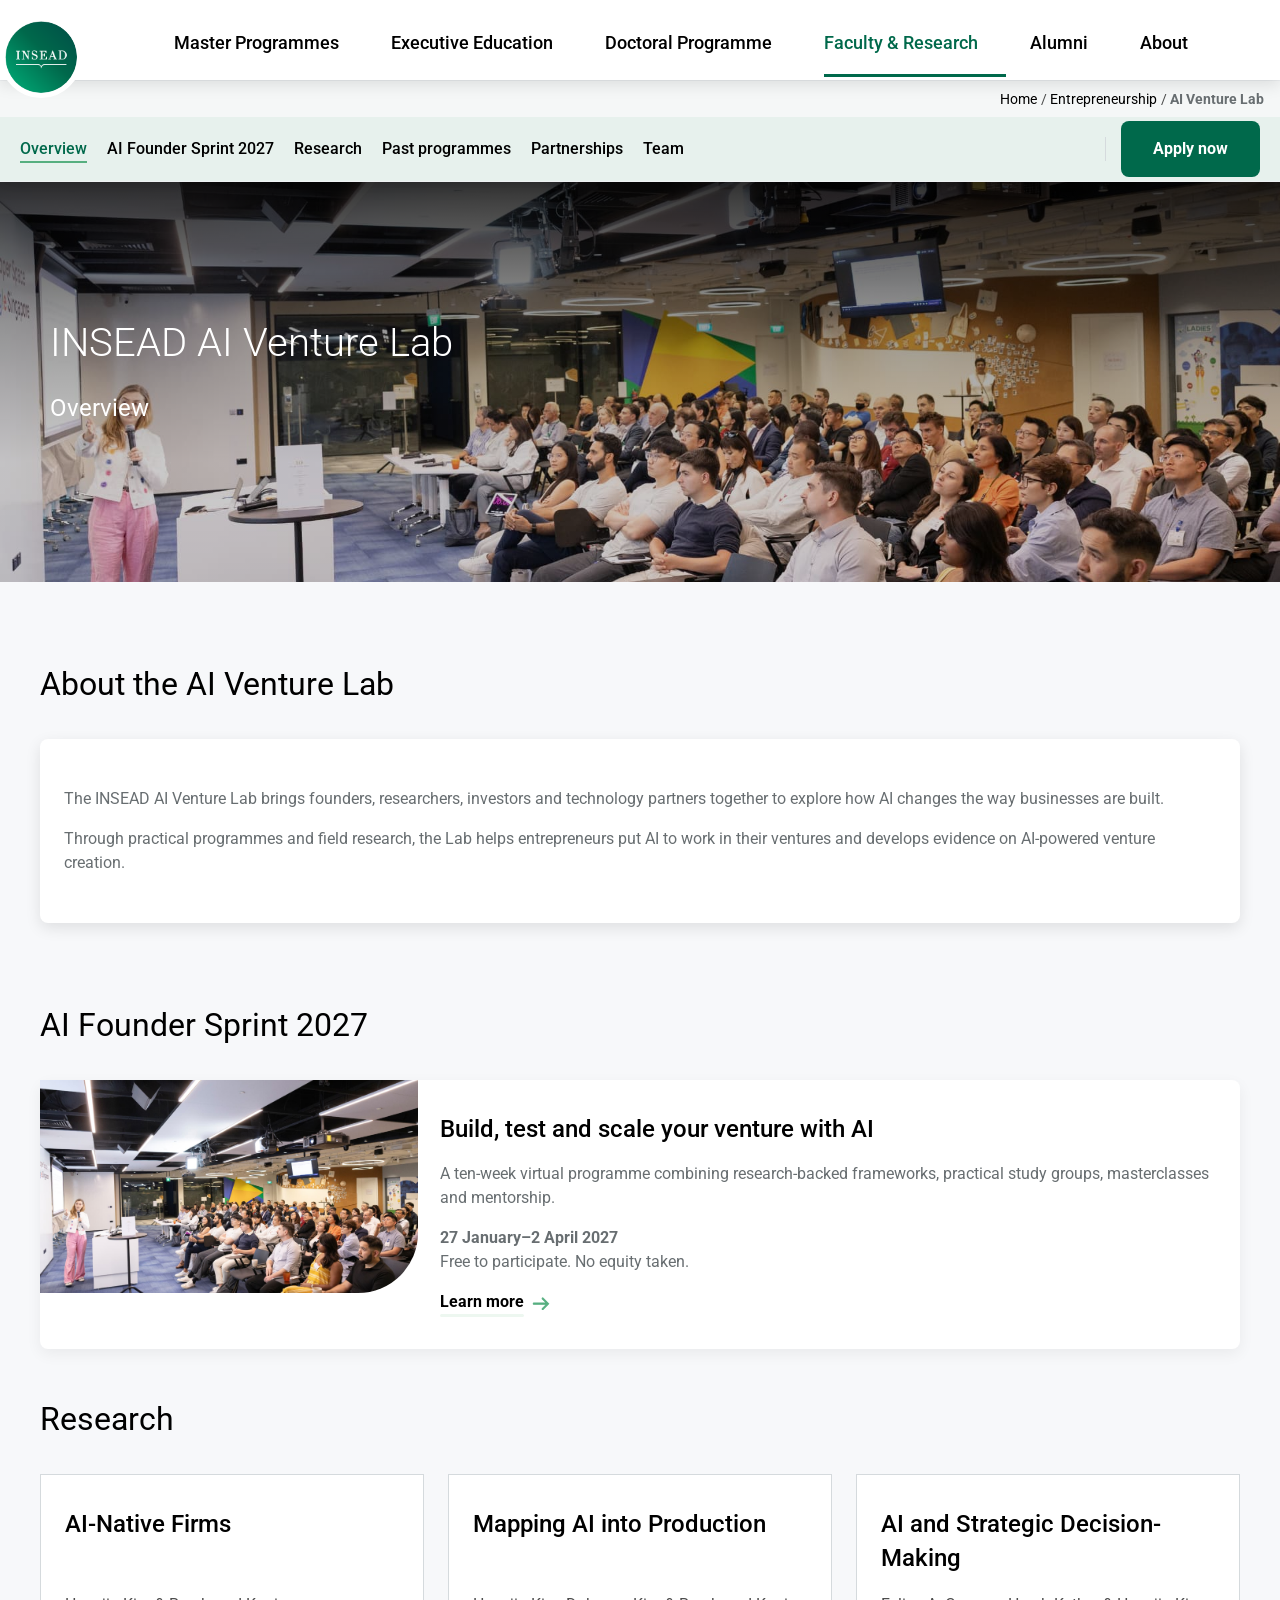
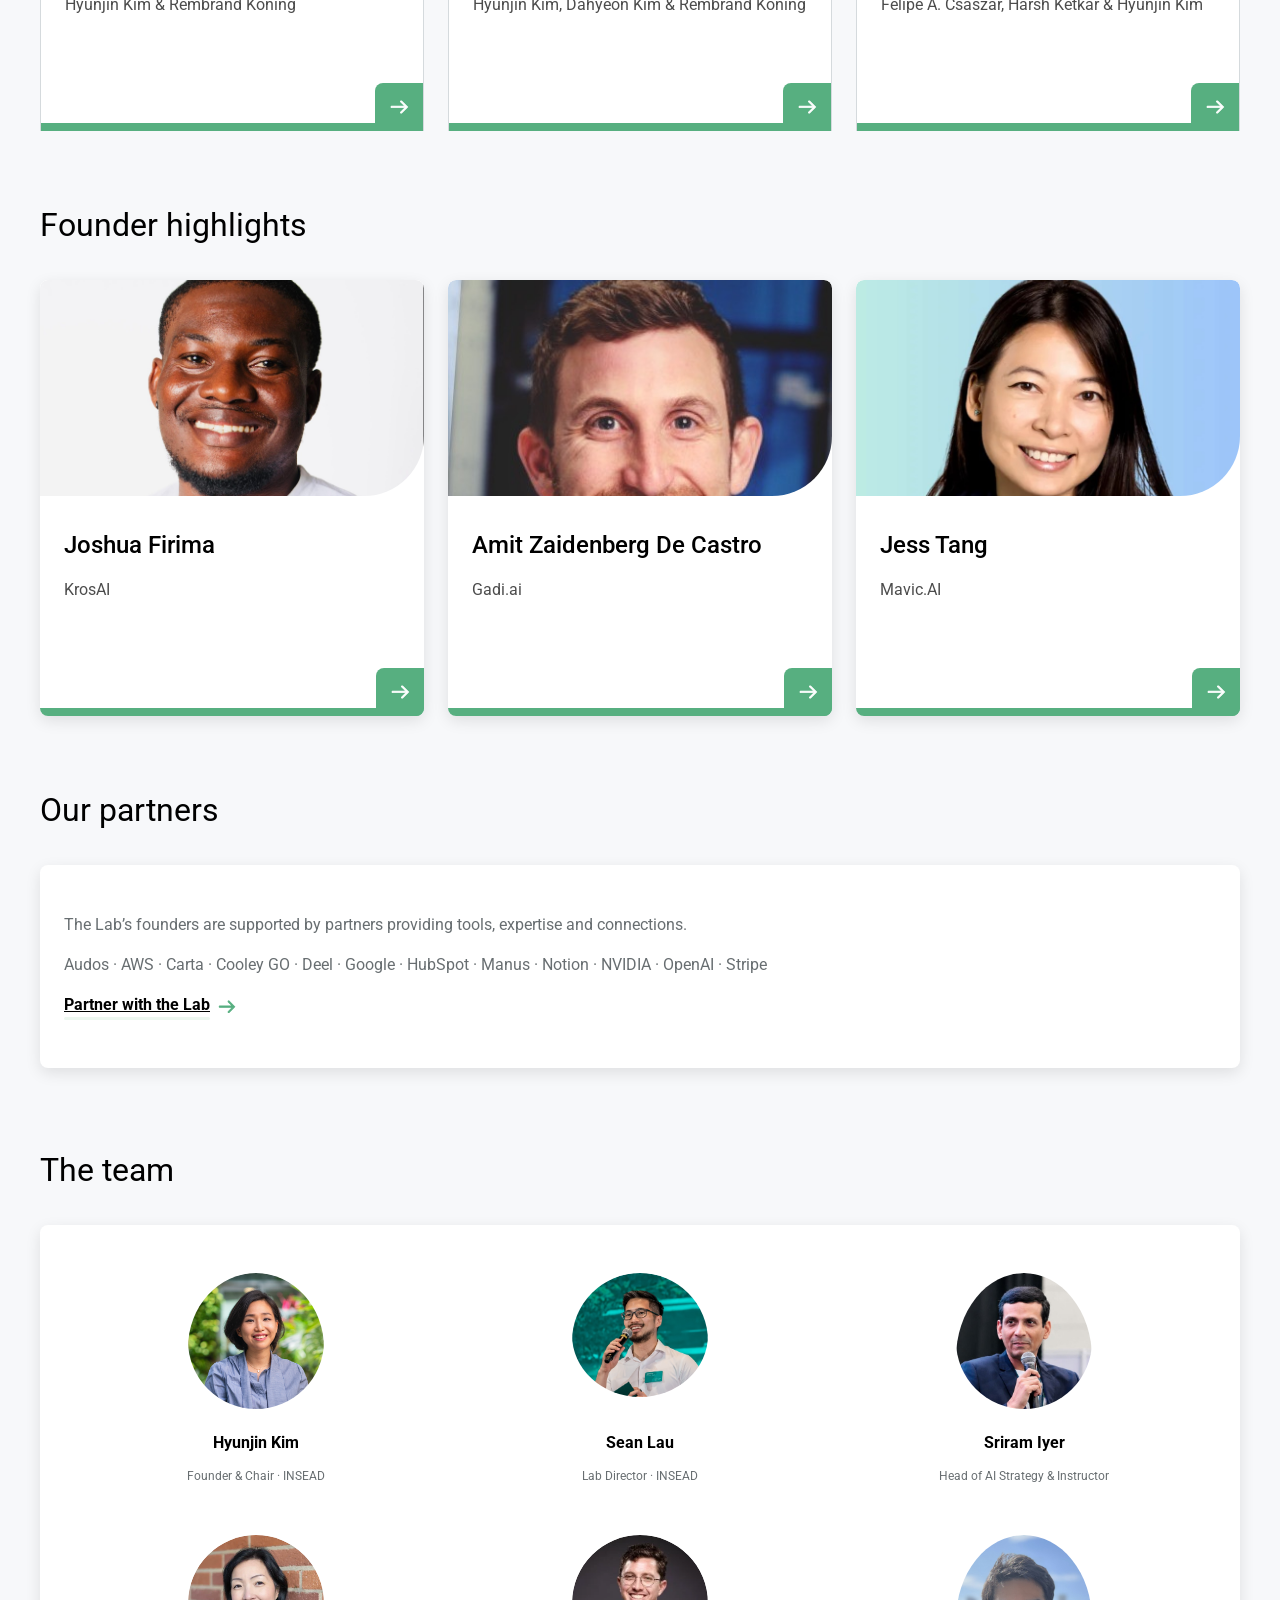
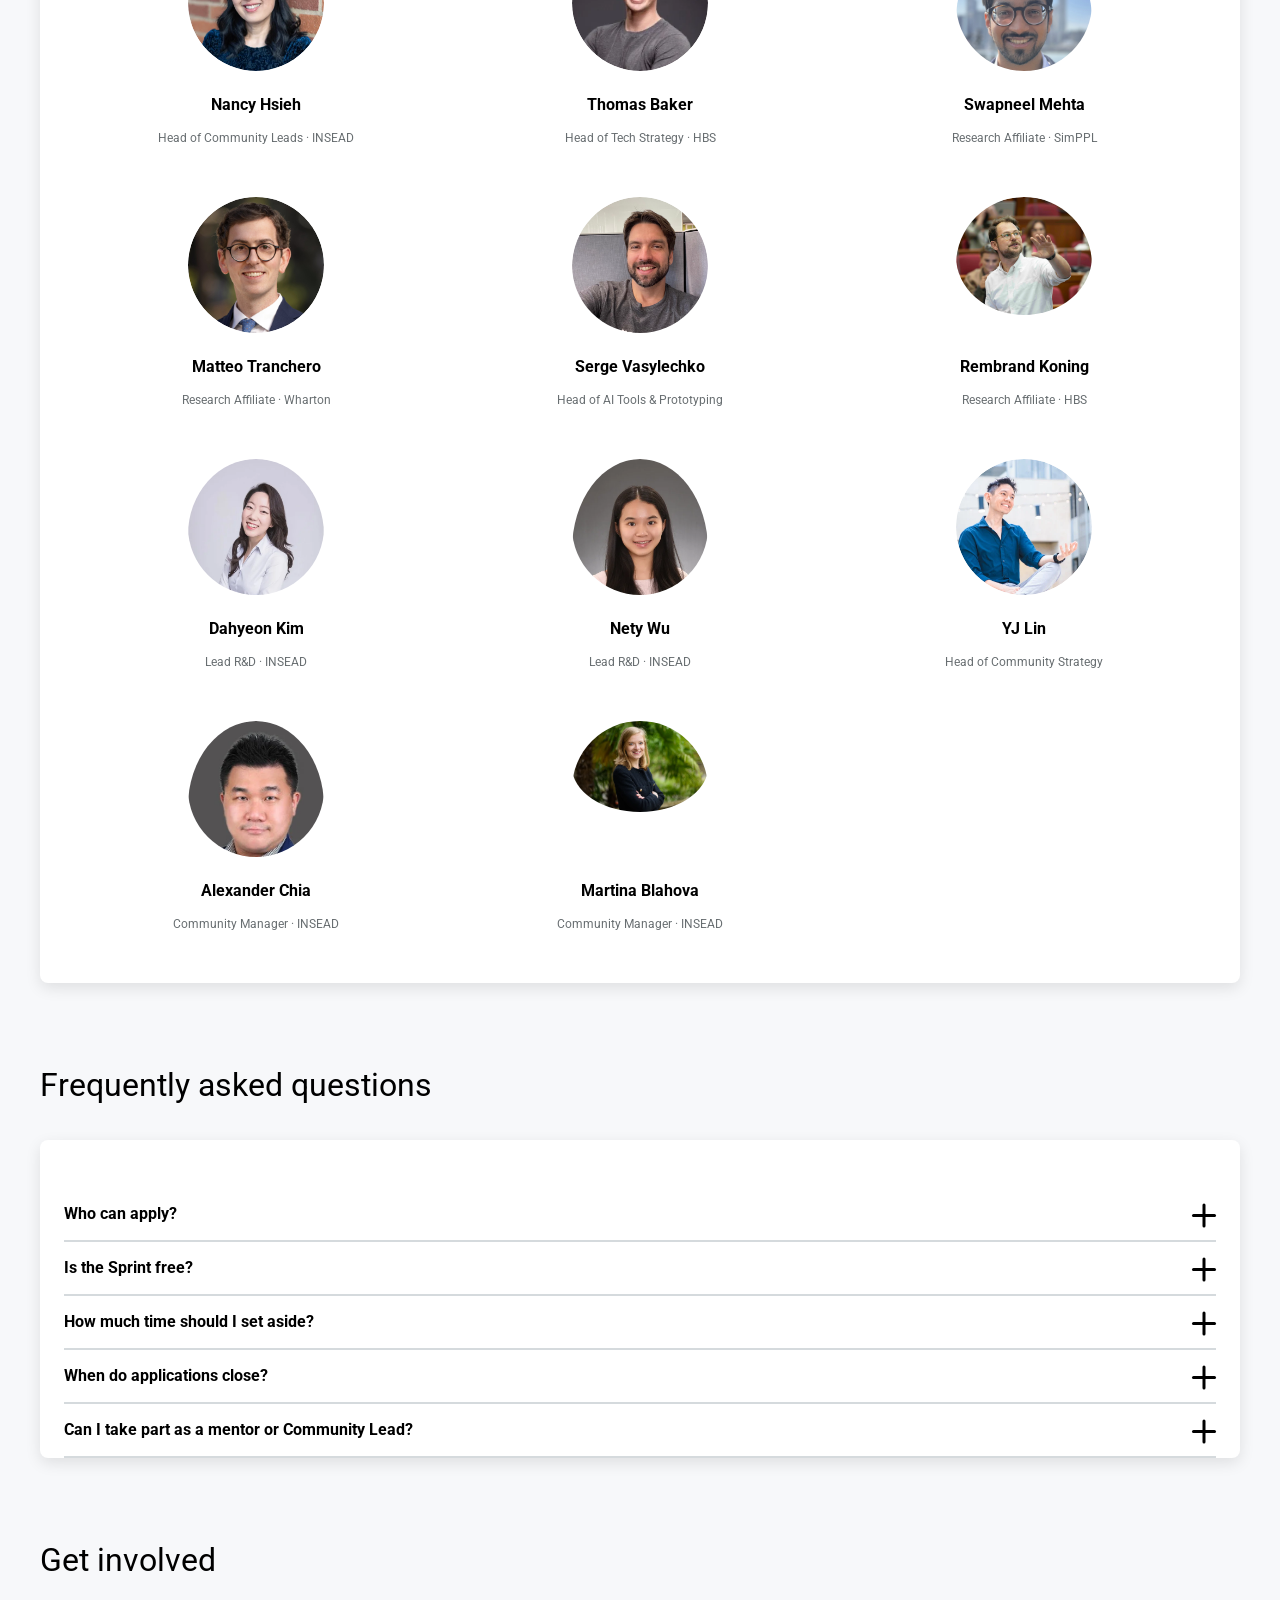
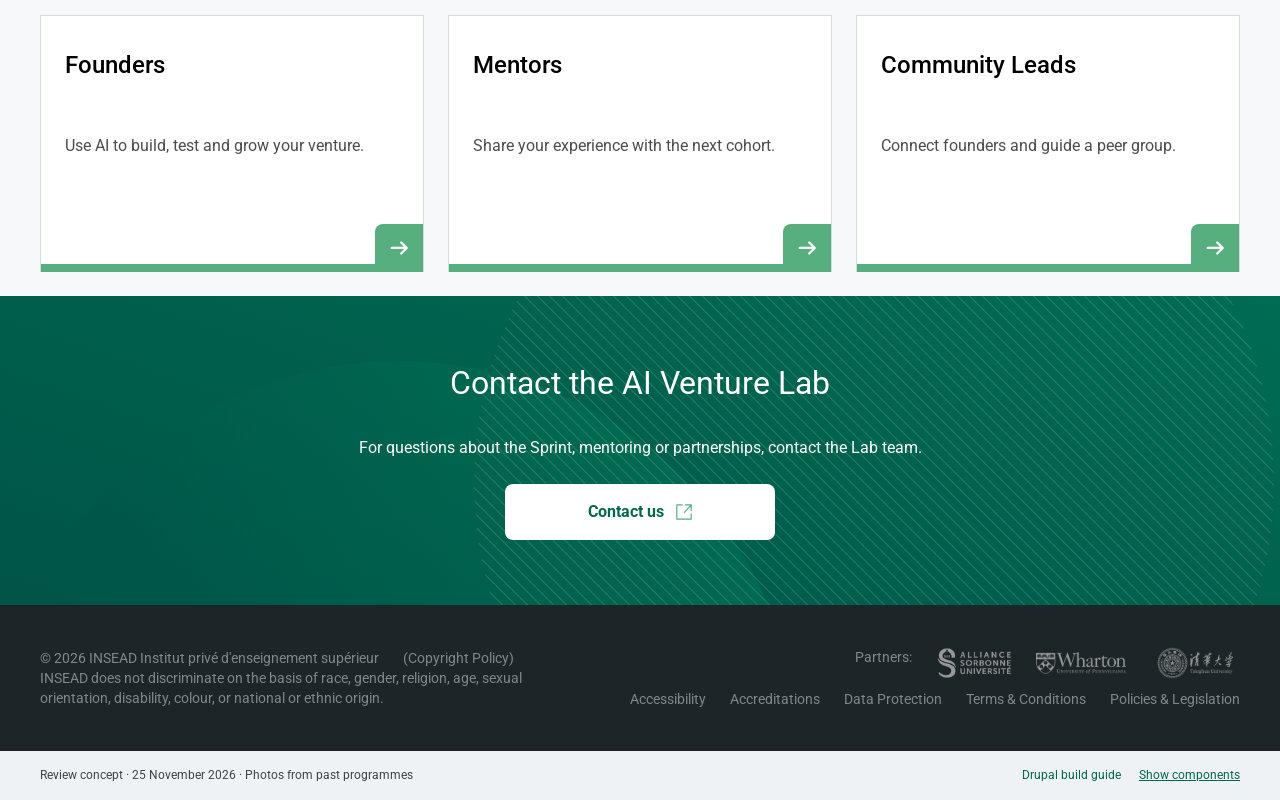
==== commit d13611cd: "Use native INSEAD Drupal component rendering" ====
--- a/index.html
+++ b/index.html
@@ -1,7 +1,270 @@
-<!doctype html><html lang="en"><head><meta charset="utf-8"><meta name="viewport" content="width=device-width, initial-scale=1"><meta name="robots" content="noindex,nofollow"><title>AI Venture Lab | INSEAD AI Venture Lab concept</title><link rel="stylesheet" href="fonts.css"><link rel="stylesheet" href="style.css?v=2"></head><body>
- <a class="skip" href="#main">Skip to main content</a><aside class="reviewbar"><div class="wrap"><span>INSEAD.edu concept · 25 November 2026</span><div><button id="component-toggle" aria-pressed="false">Show Drupal components</button><a class="" href="drupal-guide.html">Build guide ↗</a></div></div></aside>
- <header><div class="wrap global-header"><a class="" href="https://www.insead.edu" target="_blank" rel="noopener noreferrer"><img src="insead-logo.png" alt="INSEAD – The Business School for the World" class="logo"><span class="sr-only"> (opens in a new tab)</span></a><nav aria-label="INSEAD"><a class="" href="https://www.insead.edu/master-programmes" target="_blank" rel="noopener noreferrer">Master Programmes <span aria-hidden="true">⌄</span><span class="sr-only"> (opens in a new tab)</span></a><a class="" href="https://www.insead.edu/executive-education" target="_blank" rel="noopener noreferrer">Executive Education <span aria-hidden="true">⌄</span><span class="sr-only"> (opens in a new tab)</span></a><a class="" href="https://www.insead.edu/phd" target="_blank" rel="noopener noreferrer">Doctoral Programme <span aria-hidden="true">⌄</span><span class="sr-only"> (opens in a new tab)</span></a><a class="" href="https://www.insead.edu/faculty-research" target="_blank" rel="noopener noreferrer">Faculty & Research <span aria-hidden="true">⌄</span><span class="sr-only"> (opens in a new tab)</span></a><a class="" href="https://www.insead.edu/alumni" target="_blank" rel="noopener noreferrer">Alumni <span aria-hidden="true">⌄</span><span class="sr-only"> (opens in a new tab)</span></a><a class="" href="https://www.insead.edu/about-insead" target="_blank" rel="noopener noreferrer">About <span aria-hidden="true">⌄</span><span class="sr-only"> (opens in a new tab)</span></a></nav><a class="search" href="https://www.insead.edu/search" target="_blank" rel="noopener noreferrer">Search <span aria-hidden="true">⌕</span><span class="sr-only"> (opens in a new tab)</span></a></div></header>
- <div class="lab-brand"><div class="wrap"><a href="index.html">INSEAD <strong>AI Venture Lab</strong></a><a class="" href="mailto:aiventurelab@insead.edu">Contact the Lab ↗</a></div></div>
- <div class="subnav"><div class="wrap"><button id="mobile-menu" aria-expanded="false" aria-controls="lab-nav">Explore the Lab <span>☰</span></button><nav id="lab-nav" aria-label="AI Venture Lab"><a class="active" href="index.html">Overview</a><a class="" href="sprint2027.html">AI Founder Sprint 2027</a><a class="" href="index.html#research">Research</a><a class="" href="past-programmes.html">Past programmes</a><a class="" href="partnerships.html">Partnerships</a><a class="" href="index.html#team">Our team</a></nav><a class="nav-apply" href="https://venture-lab.ai/apply/founder" target="_blank" rel="noopener noreferrer">Apply now ↗<span class="sr-only"> (opens in a new tab)</span></a></div></div>
- <main id="main"><div class="breadcrumb wrap"><a class="" href="https://www.insead.edu" target="_blank" rel="noopener noreferrer">Home<span class="sr-only"> (opens in a new tab)</span></a> <span>/</span> <a class="" href="index.html">AI Venture Lab</a></div><section class="hero " data-component="Top Banner"><div class="hero-copy"><p class="eyebrow">INSEAD AI VENTURE LAB</p><h1>AI-powered ventures.<br>Human ambition.</h1><p>Helping entrepreneurs build better companies with AI, through INSEAD research, practical programmes and a global community.</p><div class="actions"><a class="button" href="sprint2027.html">Discover the 2027 Sprint <span aria-hidden="true">↗</span></a><a class="hero-link" href="#about">Explore the Lab ↓</a></div></div><div class="hero-photo"><img src="sprint-2025.jpg" alt="A speaker and audience at the AI Founder Sprint 2025" fetchpriority="high"><span>AI Founder Sprint 2025</span></div></section><div class="wrap facts-wrap" data-component="Section → Text"><div class="facts"><div><span>Next Sprint</span><strong>27 Jan–2 Apr 2027</strong></div><div><span>Format</span><strong>10 weeks · online</strong></div><div><span>Participation</span><strong>Free · no equity taken</strong></div><div><span>Applications close</span><strong>1 December 2026</strong></div></div></div><section id="about" class="section " data-component="Section → Title and Text"><div class="wrap"><div class="section-heading"><div><p class="eyebrow">ENTREPRENEURSHIP, REIMAGINED</p><h2>Where AI research<br>meets venture creation.</h2></div></div><div class="intro-grid"><p>We bring founders, researchers, investors and technology partners together to explore how AI changes the way businesses are built.</p><p>Through practical programmes and field research, the Lab helps entrepreneurs put AI to work in their ventures — and turns those experiences into evidence that others can use.</p></div></div></section><section id="sprint" class="section pale" data-component="Section → Content and Image"><div class="wrap"><div class="section-heading"><div><p class="eyebrow">OUR FLAGSHIP PROGRAMME</p><h2>A new chapter for<br>your venture.</h2></div></div><div class="feature-grid"><div class="feature-photo"><img src="joshua-firima.jpeg" alt="Joshua Firima, founder of KrosAI and past Sprint participant"><span>Joshua Firima · KrosAI · Past Sprint participant</span></div><div class="feature-copy"><span class="tag">APPLICATIONS OPEN</span><h3>AI Founder Sprint 2027</h3><p>Put AI to work on the business you are building. Join a global cohort for ten weeks of practical learning, experimentation and expert guidance.</p><ul class="ticks"><li>Research-backed frameworks and hands-on study groups</li><li>Mentorship, masterclasses and a global peer community</li><li>Open to early-stage founders across sectors</li></ul><a class="button" href="sprint2027.html">Explore the Sprint <span aria-hidden="true">↗</span></a><p class="small">27 January–2 April 2027 · Fully virtual</p></div></div></div></section><section id="research" class="section dark" data-component="Section → External Listing Content"><div class="wrap"><div class="section-heading"><div><p class="eyebrow">RESEARCH AT THE CORE</p><h2>The science behind<br>the start-up.</h2><p class="lead">Explore the research informing how founders organise, make decisions and use AI.</p></div></div><div class="research-grid"><article><span class="number">01</span><p class="eyebrow">WORKING PAPER</p><h3>AI-Native Firms</h3><p>Hyunjin Kim & Rembrand Koning</p><a class="text-link" href="https://papers.ssrn.com/sol3/papers.cfm?abstract_id=6905079" target="_blank" rel="noopener noreferrer">Read the research ↗<span class="sr-only"> (opens in a new tab)</span></a></article><article><span class="number">02</span><p class="eyebrow">WORKING PAPER</p><h3>Mapping AI into Production</h3><p>Hyunjin Kim, Dahyeon Kim & Rembrand Koning</p><a class="text-link" href="https://sites.insead.edu/facultyresearch/research/doc.cfm?did=75343" target="_blank" rel="noopener noreferrer">Read the research ↗<span class="sr-only"> (opens in a new tab)</span></a></article><article><span class="number">03</span><p class="eyebrow">WORKING PAPER</p><h3>AI and Strategic Decision-Making</h3><p>Felipe A. Csaszar, Harsh Ketkar & Hyunjin Kim</p><a class="text-link" href="https://sites.insead.edu/facultyresearch/research/doc.cfm?did=73275" target="_blank" rel="noopener noreferrer">Read the research ↗<span class="sr-only"> (opens in a new tab)</span></a></article></div></div></section><section id="founders" class="section " data-component="Section → Cards"><div class="wrap"><div class="section-heading"><div><p class="eyebrow">FROM OUR COMMUNITY</p><h2>Founders building what’s next.</h2><p class="lead">Experiences from the Lab’s founder community.</p></div><a class="text-link" href="past-programmes.html">Explore past programmes →</a></div><div class="founder-grid"><article class="founder-card"><img class="founder-photo" src="joshua-firima.jpeg" alt="Joshua Firima"><div><p class="eyebrow">KrosAI</p><h3>Joshua Firima</h3><p>Demo Day recognition helped strengthen KrosAI’s credibility in investor conversations.</p></div></article><article class="founder-card"><img class="founder-photo" src="amit-zaidenberg.jpeg" alt="Amit Zaidenberg De Castro"><div><p class="eyebrow">Gadi.ai</p><h3>Amit Zaidenberg De Castro</h3><p>A non-technical founder bringing AI into the way the whole company operates.</p></div></article><article class="founder-card"><img class="founder-photo" src="jess-tang-crop.jpg" alt="Jess Tang"><div><p class="eyebrow">Mavic.AI</p><h3>Jess Tang</h3><p>Learning to test assumptions and recognise when a venture needs a different direction.</p></div></article></div></div></section><section id="partners" class="section " data-component="Section → Gallery"><div class="wrap"><div class="section-heading"><div><p class="eyebrow">OUR PARTNERS</p><h2>Build the next generation,<br>together.</h2><p class="lead">Technology, expertise and connections from the Lab’s partner community.</p></div><a class="text-link" href="partnerships.html">Partner with the Lab →</a></div><div class="logos"><img class="" src="aws-activate.webp" alt="AWS"><img class="" src="google-xQnxZ8s_.webp" alt="Google"><img class="" src="nvidia-BaGoJ4iP.png" alt="NVIDIA"><img class="" src="openai-BbE3mqbd.png" alt="OpenAI"><img class="" src="notion-wordmark.png" alt="Notion"><img class="" src="stripe-wordmark.png" alt="Stripe"><img class="" src="carta-wordmark.png" alt="Carta"><img class="" src="hubspot-wordmark.png" alt="HubSpot"></div></div></section><section id="team" class="section pale" data-component="Section → Related Content"><div class="wrap"><div class="section-heading"><div><p class="eyebrow">FACULTY & PRACTITIONERS</p><h2>The people behind the Lab.</h2><p class="lead">A community connecting academic insight with entrepreneurial experience.</p></div></div><div class="people"><article><img class="" src="hyunjin-kim-DU73h3ld.webp" alt="Hyunjin Kim"><h3>Hyunjin Kim</h3><p>Founder & Chair · INSEAD</p></article><article><img class="" src="sean-lau.jpg" alt="Sean Lau"><h3>Sean Lau</h3><p>Lab Director · INSEAD</p></article><article><img class="" src="sriram-iyer-3.jpg" alt="Sriram Iyer"><h3>Sriram Iyer</h3><p>Head of AI Strategy & Instructor</p></article><article><img class="" src="nancy-hsieh-B7uFYmL9.webp" alt="Nancy Hsieh"><h3>Nancy Hsieh</h3><p>Head of Community Leads · INSEAD</p></article></div><details class="more-people"><summary>Meet the wider team</summary><div class="people"><article><img class="" src="thomas-baker-QJCjmIYq.webp" alt="Thomas Baker"><h3>Thomas Baker</h3><p>Head of Tech Strategy · HBS</p></article><article><img class="" src="swapneel-mehta.jpg" alt="Swapneel Mehta"><h3>Swapneel Mehta</h3><p>Research Affiliate · SimPPL</p></article><article><img class="" src="matteo-tranchero.jpg" alt="Matteo Tranchero"><h3>Matteo Tranchero</h3><p>Research Affiliate · Wharton</p></article><article><img class="" src="serge-vasylechko-me3EJpKC.webp" alt="Serge Vasylechko"><h3>Serge Vasylechko</h3><p>Head of AI Tools & Prototyping</p></article><article><img class="" src="rembrand-koning-CyjeFf4n.webp" alt="Rembrand Koning"><h3>Rembrand Koning</h3><p>Research Affiliate · HBS</p></article><article><img class="" src="dahyeon-kim-BDwVLeGD.webp" alt="Dahyeon Kim"><h3>Dahyeon Kim</h3><p>Lead R&D · INSEAD</p></article><article><img class="" src="nety-wu-BMD_rjvN.webp" alt="Nety Wu"><h3>Nety Wu</h3><p>Lead R&D · INSEAD</p></article><article><img class="" src="yj-lin-Db3J1F6Q.webp" alt="YJ Lin"><h3>YJ Lin</h3><p>Head of Community Strategy</p></article><article><img class="" src="alexander-chia-CP0M5kD4.webp" alt="Alexander Chia"><h3>Alexander Chia</h3><p>Community Manager · INSEAD</p></article><article><img class="" src="martina-blahova-SiBJsA2p.webp" alt="Martina Blahova"><h3>Martina Blahova</h3><p>Community Manager · INSEAD</p></article></div></details></div></section><section id="faq" class="section " data-component="Section → Accordion → Text"><div class="wrap"><div class="section-heading"><div><p class="eyebrow">FREQUENTLY ASKED QUESTIONS</p><h2>Your questions, answered.</h2></div></div><div class="faq-list"><details><summary>Who can apply?</summary><p>Early-stage founders from anywhere in the world can apply. You must be at least 18. You do not need an INSEAD affiliation or an AI product.</p></details><details><summary>Is the Sprint free?</summary><p>Yes. There are no participation fees and the Lab takes no equity.</p></details><details><summary>How much time should I set aside?</summary><p>Plan for around 2–3 hours each week during onboarding and the final weeks, and 4–5 hours each week during the build phase. The Sprint does not require full-time availability.</p></details><details><summary>When do applications close?</summary><p>Applications close on 1 December 2026 at 11:59 pm Singapore time (GMT+8). Selected founders are expected to be notified in early January 2027.</p></details><details><summary>Can I take part as a mentor or Community Lead?</summary><p>Yes. The Lab welcomes mentors and Community Leads. Use the involvement links below to learn more and apply.</p></details></div></div></section><section id="get-involved" class="section pale" data-component="Section → Cards"><div class="wrap"><div class="section-heading"><div><p class="eyebrow">GET INVOLVED</p><h2>Bring your ambition.<br>Build with the Lab.</h2></div></div><div class="involve-grid"><article><span class="eyebrow">01</span><h3>Founders</h3><p>Use AI to build, test and grow your venture.</p><a class="text-link" href="https://venture-lab.ai/apply/founder" target="_blank" rel="noopener noreferrer">Apply as a founder ↗<span class="sr-only"> (opens in a new tab)</span></a></article><article><span class="eyebrow">02</span><h3>Mentors</h3><p>Share your experience with the next cohort.</p><a class="text-link" href="https://venture-lab.ai/apply/mentor" target="_blank" rel="noopener noreferrer">Apply as a mentor ↗<span class="sr-only"> (opens in a new tab)</span></a></article><article><span class="eyebrow">03</span><h3>Community Leads</h3><p>Connect founders and guide a peer group.</p><a class="text-link" href="https://venture-lab.ai/apply/community-lead" target="_blank" rel="noopener noreferrer">Apply as a Community Lead ↗<span class="sr-only"> (opens in a new tab)</span></a></article></div></div></section></main>
- <footer><div class="wrap footer-main"><div><p class="eyebrow">INSEAD AI VENTURE LAB</p><h2>Better ventures.<br>Backed by science.</h2><a class="" href="mailto:aiventurelab@insead.edu">aiventurelab@insead.edu ↗</a></div><div><h3>Explore</h3><a class="active" href="index.html">Overview</a><a class="" href="sprint2027.html">AI Founder Sprint 2027</a><a class="" href="index.html#research">Research</a><a class="" href="past-programmes.html">Past programmes</a><a class="" href="partnerships.html">Partnerships</a><a class="" href="index.html#team">Our team</a></div><div><h3>Connect</h3><a class="" href="https://www.linkedin.com/company/insead-ai-venture-lab/" target="_blank" rel="noopener noreferrer">LinkedIn ↗<span class="sr-only"> (opens in a new tab)</span></a><a class="" href="partnerships.html">Partner with us →</a><a class="" href="https://venture-lab.ai/apply/mentor" target="_blank" rel="noopener noreferrer">Become a mentor ↗<span class="sr-only"> (opens in a new tab)</span></a></div></div><div class="wrap footer-bottom"><span>© 2026 INSEAD · Design concept for review</span><div><a class="" href="https://www.insead.edu/accessibility-statement" target="_blank" rel="noopener noreferrer">Accessibility<span class="sr-only"> (opens in a new tab)</span></a><a class="" href="https://www.insead.edu/about-insead/data-protection-notice" target="_blank" rel="noopener noreferrer">Data protection<span class="sr-only"> (opens in a new tab)</span></a><a class="" href="https://www.insead.edu/terms-and-conditions" target="_blank" rel="noopener noreferrer">Terms & conditions<span class="sr-only"> (opens in a new tab)</span></a></div></div><p class="wrap concept-note">Review prototype. Application links open the current independently operated Venture Lab website. No personal data is collected by this prototype.</p></footer><script src="site.js"></script></body></html>+<!doctype html><html lang="en"><head><meta charset="utf-8"><meta name="viewport" content="width=device-width,initial-scale=1"><meta name="robots" content="noindex,nofollow"><title>Overview | INSEAD AI Venture Lab concept</title><link rel="stylesheet" href="fonts.css"><link rel="stylesheet" href="native.css?v=3"><link rel="stylesheet" href="preview.css?v=4"></head><body class="page__landing-page grey-view-mode grey-background has-insead-mega-menu site-insead"><a class="visually-hidden focusable" href="#main-content">Skip to main content</a><div class="layout-container"><header class="header">
+              
+        
+  
+
+
+
+<div class="header__primary">
+  <div class="header__inner header__inner--primary">
+    <button class="header__hamburger" type="button" aria-label="Open INSEAD navigation" id="global-menu-toggle"></button>
+    <div class="header__branding">
+              <a class="logo-link" href="https://www.insead.edu/">    
+
+  
+<img loading="eager" class="logo__image" src="insead-logo.png" alt="Logo" width="82" height="82">
+  </a>          </div>
+    <div class="header__inline-menu">
+        <nav role="navigation" aria-labelledby="block-insead-core-mainnavigation-menu" id="block-insead-core-mainnavigation">
+            
+  <h2 class="visually-hidden" id="block-insead-core-mainnavigation-menu">Main navigation</h2>
+  
+
+        
+
+
+<nav class="insead-mega-menu is-mm-ready" aria-label="Primary">
+    <ul class="insead-mega-menu__topbar" role="menubar" aria-label="Primary">
+          <li class="insead-mega-menu__topbar-item" role="none">
+                          <a href="https://www.insead.edu/master-programmes" class="insead-mega-menu__topbar-trigger" role="menuitem">
+            Master Programmes
+                      </a>
+          <span class="insead-mega-menu__topbar-caret" aria-hidden="true"></span>
+              </li>
+          <li class="insead-mega-menu__topbar-item" role="none">
+                          <a href="https://www.insead.edu/executive-education" class="insead-mega-menu__topbar-trigger" role="menuitem">
+            Executive Education
+                      </a>
+          <span class="insead-mega-menu__topbar-caret" aria-hidden="true"></span>
+              </li>
+          <li class="insead-mega-menu__topbar-item" role="none">
+                          <a href="https://www.insead.edu/phd" class="insead-mega-menu__topbar-trigger" role="menuitem">
+            Doctoral Programme
+                      </a>
+          <span class="insead-mega-menu__topbar-caret" aria-hidden="true"></span>
+              </li>
+          <li class="insead-mega-menu__topbar-item insead-mega-menu__topbar-item--active" role="none">
+                          <a href="https://www.insead.edu/faculty-research" class="insead-mega-menu__topbar-trigger faculty-research" role="menuitem">
+            Faculty &amp; Research
+                      </a>
+          <span class="insead-mega-menu__topbar-caret" aria-hidden="true"></span>
+              </li>
+          <li class="insead-mega-menu__topbar-item" role="none">
+                          <a href="https://www.insead.edu/alumni" class="insead-mega-menu__topbar-trigger alumni" role="menuitem">
+            Alumni
+                      </a>
+          <span class="insead-mega-menu__topbar-caret" aria-hidden="true"></span>
+              </li>
+          <li class="insead-mega-menu__topbar-item" role="none">
+                          <a href="https://www.insead.edu/about-insead/the-insead-advantage" class="insead-mega-menu__topbar-trigger who-we-are" role="menuitem">
+            About
+                      </a>
+          <span class="insead-mega-menu__topbar-caret" aria-hidden="true"></span>
+              </li>
+      </ul>
+            </nav>
+
+  </nav>
+</div>
+  </div>
+</div>
+
+            <a class="prototype-search" href="https://www.insead.edu/search" target="_blank" rel="noopener noreferrer" aria-label="Search INSEAD">⌕</a></header>
+      
+                    
+    
+    
+    <div class="main"><main class="main-content" id="main-content"><div><section class="block block-system block-system-main-block clearfix block-mainpagecontent"><article class="node"><div><div class="full-width-content-template-black-background"><div class="middle-region"><section class="block block-menu-block block-menu-blocklanding-page-navigation clearfix sticky-nav-wrapper"><div class="insead-breadcrumb-nav-wrapper"><nav class="insead-breadcrumb insead-breadcrumb--in-subnav" aria-label="Breadcrumb"><ol class="insead-breadcrumb__list"><li class="insead-breadcrumb__item"><a class="insead-breadcrumb__link" href="https://www.insead.edu" target="_blank" rel="noopener noreferrer">Home</a></li><li class="insead-breadcrumb__item"><a class="insead-breadcrumb__link" href="https://www.insead.edu/insead-centre-entrepreneurship" target="_blank" rel="noopener noreferrer">Entrepreneurship</a></li><li class="insead-breadcrumb__item is-current"><span class="insead-breadcrumb__text">AI Venture Lab</span></li></ol></nav></div><div class="insead-sub-menu-bar"><div class="insead-sub-menu-bar__menu"><nav class="insead-sub-menu" aria-label="AI Venture Lab"><div class="insead-sub-menu__bar-row"><button type="button" class="insead-sub-menu__trigger" id="local-menu-toggle" aria-expanded="false" aria-controls="local-menu"><span class="insead-sub-menu__trigger-label">Overview</span><span class="insead-sub-menu__trigger-icon" aria-hidden="true"></span></button></div><div class="insead-sub-menu__drawer" id="local-menu"><ul class="insead-sub-menu__list insead-sub-menu__list--l1"><li class="insead-sub-menu__item insead-sub-menu__item--l1 is-active"><a class="insead-sub-menu__link" href="index.html">Overview</a></li><li class="insead-sub-menu__item insead-sub-menu__item--l1"><a class="insead-sub-menu__link" href="sprint2027.html">AI Founder Sprint 2027</a></li><li class="insead-sub-menu__item insead-sub-menu__item--l1"><a class="insead-sub-menu__link" href="index.html#research">Research</a></li><li class="insead-sub-menu__item insead-sub-menu__item--l1"><a class="insead-sub-menu__link" href="past-programmes.html">Past programmes</a></li><li class="insead-sub-menu__item insead-sub-menu__item--l1"><a class="insead-sub-menu__link" href="partnerships.html">Partnerships</a></li><li class="insead-sub-menu__item insead-sub-menu__item--l1"><a class="insead-sub-menu__link" href="index.html#team">Team</a></li></ul></div></nav></div><div class="insead-sub-menu-bar__actions"><a class="button button--primary" href="https://venture-lab.ai/apply/founder" target="_blank" rel="noopener noreferrer">Apply now</a></div></div></section><section class="block block-layout-builder block-inline-blocktop-banner block--view-mode-default clearfix banner-analytics" data-native="Top Banner · plain banner"><div class="plain-banner plain-banner--bt-margin"><div class="plain-banner__container text-white"><div class="plain-banner__item"><div class="plain-banner__figure"><picture class="image"><img class="image" src="sprint-2025.jpg" alt="Speaker and audience at the AI Founder Sprint 2025"></picture></div><div class="plain-banner__content"><div class="plain-banner__wrapper"><h1 class="h2 h2--plain-banner-heading">INSEAD AI Venture Lab</h1><p class="paragraph plain-banner__description">Overview</p></div></div></div></div></div></section></div></div><div class="layout layout--onecol"><div class="layout__region layout__region--content"><section class="block block-layout-builder block-inline-blockcontent-block block--view-mode-full clearfix" data-native="Section → Text"><div class="paragraph-section paragraph-section--with-bg section" id="about"><div class="section-title-cta"><h2 class="h2">About the AI Venture Lab</h2></div><div class="paragraph-section__container paragraph-section__container--with-bg"><div class="layout layout--onecol"><div class="layout__region layout__region--content"><div class="component-region-content text"><div class="text-long"><p>The INSEAD AI Venture Lab brings founders, researchers, investors and technology partners together to explore how AI changes the way businesses are built.</p><p>Through practical programmes and field research, the Lab helps entrepreneurs put AI to work in their ventures and develops evidence on AI-powered venture creation.</p></div></div></div></div></div></div></section><section class="block block-layout-builder block-inline-blockcontent-block block--view-mode-full clearfix" data-native="External Listing Content · image/text presentation"><div class="paragraph-section section" id="sprint"><div class="section-title-cta"><h2 class="h2">AI Founder Sprint 2027</h2></div><div class="layout layout--onecol"><div class="layout__region layout__region--content"><div class="image-text-variant-three external-listing-events component-region-content"><div class="image-text-variant-three__left"><picture class="image"><img class="image" src="sprint-2025.jpg" alt="AI Founder Sprint 2025" style="aspect-ratio:16/9;object-fit:cover;object-position:50% 20%"></picture></div><div class="image-text-variant-three__right"><h3 class="h3 h3--image-text-title">Build, test and scale your venture with AI</h3><div class="image-text-variant-three__description"><p>A ten-week virtual programme combining research-backed frameworks, practical study groups, masterclasses and mentorship.</p><p><strong>27 January–2 April 2027</strong><br>Free to participate. No equity taken.</p></div><div class="link-arrow"><a class="with-arrow__link" href="sprint2027.html">Learn more</a></div></div></div></div></div></div></section><section class="block block-layout-builder block-inline-blockcontent-block block--view-mode-full clearfix" data-native="Section → External Listing Content · text cards"><div class="paragraph-section section" id="research"><div class="section-title-cta"><h2 class="h2">Research</h2></div><div class="layout layout--onecol"><div class="layout__region layout__region--content"><div class="component-region-content external-listing-content"><div class="grid grid--article-card"><a class="grid__item grid__item--one-third link" href="https://papers.ssrn.com/sol3/papers.cfm?abstract_id=6905079" target="_blank" rel="noopener noreferrer"><div class="card-object card-object--without-media external-listing-events"><div class="list-object"><h3 class="h3 list-object__heading">AI-Native Firms</h3><div class="list-object__description">Hyunjin Kim & Rembrand Koning</div><span class="link link--view-more">Learn more</span></div></div></a><a class="grid__item grid__item--one-third link" href="https://sites.insead.edu/facultyresearch/research/doc.cfm?did=75343" target="_blank" rel="noopener noreferrer"><div class="card-object card-object--without-media external-listing-events"><div class="list-object"><h3 class="h3 list-object__heading">Mapping AI into Production</h3><div class="list-object__description">Hyunjin Kim, Dahyeon Kim & Rembrand Koning</div><span class="link link--view-more">Learn more</span></div></div></a><a class="grid__item grid__item--one-third link" href="https://sites.insead.edu/facultyresearch/research/doc.cfm?did=73275" target="_blank" rel="noopener noreferrer"><div class="card-object card-object--without-media external-listing-events"><div class="list-object"><h3 class="h3 list-object__heading">AI and Strategic Decision-Making</h3><div class="list-object__description">Felipe A. Csaszar, Harsh Ketkar & Hyunjin Kim</div><span class="link link--view-more">Learn more</span></div></div></a></div></div></div></div></div></section><section class="block block-layout-builder block-inline-blockcontent-block block--view-mode-full clearfix" data-native="Section → External Listing Content · image cards"><div class="paragraph-section section" id="founders"><div class="section-title-cta"><h2 class="h2">Founder highlights</h2></div><div class="layout layout--onecol"><div class="layout__region layout__region--content"><div class="component-region-content external-listing-content"><div class="grid grid--article-card"><a class="grid__item grid__item--one-third link" href="https://venture-lab.ai/past-programs" target="_blank" rel="noopener noreferrer"><div class="card-object card-object--with-media external-listing-events"><div class="card-object__figure"><picture class="image"><img class="image" src="joshua-firima.jpeg" alt="Joshua Firima" style="aspect-ratio:16/9;object-fit:cover;object-position:50% 20%"></picture></div><div class="list-object"><h3 class="h3 list-object__heading">Joshua Firima</h3><div class="list-object__description"><p>KrosAI</p></div><span class="link link--view-more">Learn more</span></div></div></a><a class="grid__item grid__item--one-third link" href="https://venture-lab.ai/past-programs" target="_blank" rel="noopener noreferrer"><div class="card-object card-object--with-media external-listing-events"><div class="card-object__figure"><picture class="image"><img class="image" src="amit-zaidenberg.jpeg" alt="Amit Zaidenberg De Castro" style="aspect-ratio:16/9;object-fit:cover;object-position:50% 20%"></picture></div><div class="list-object"><h3 class="h3 list-object__heading">Amit Zaidenberg De Castro</h3><div class="list-object__description"><p>Gadi.ai</p></div><span class="link link--view-more">Learn more</span></div></div></a><a class="grid__item grid__item--one-third link" href="https://venture-lab.ai/past-programs" target="_blank" rel="noopener noreferrer"><div class="card-object card-object--with-media external-listing-events"><div class="card-object__figure"><picture class="image"><img class="image" src="jess-tang-crop.jpg" alt="Jess Tang" style="aspect-ratio:16/9;object-fit:cover;object-position:50% 20%"></picture></div><div class="list-object"><h3 class="h3 list-object__heading">Jess Tang</h3><div class="list-object__description"><p>Mavic.AI</p></div><span class="link link--view-more">Learn more</span></div></div></a></div></div></div></div></div></section><section class="block block-layout-builder block-inline-blockcontent-block block--view-mode-full clearfix" data-native="Section → Text"><div class="paragraph-section paragraph-section--with-bg section" id="partners"><div class="section-title-cta"><h2 class="h2">Our partners</h2></div><div class="paragraph-section__container paragraph-section__container--with-bg"><div class="layout layout--onecol"><div class="layout__region layout__region--content"><div class="component-region-content text"><div class="text-long"><p>The Lab’s founders are supported by partners providing tools, expertise and connections.</p><p>Audos · AWS · Carta · Cooley GO · Deel · Google · HubSpot · Manus · Notion · NVIDIA · OpenAI · Stripe</p><div class="link-arrow"><a class="with-arrow__link" href="partnerships.html">Partner with the Lab</a></div></div></div></div></div></div></div></section><section class="block block-layout-builder block-inline-blockcontent-block block--view-mode-full clearfix" data-native="Section → Related Content · Profile Cards"><div class="paragraph-section paragraph-section--with-bg section" id="team"><div class="section-title-cta"><h2 class="h2">The team</h2></div><div class="paragraph-section__container paragraph-section__container--with-bg"><div class="layout layout--onecol"><div class="layout__region layout__region--content"><div class="component-region-content related-content"><div class="profile-card profile-card-- component-region-content related-content"><div class="profile-info"><div class="profile-info__profile-image"><picture class="image"><img class="image" style="width:100%;height:100%;object-fit:cover" src="hyunjin-kim-DU73h3ld.webp" alt="Hyunjin Kim"></picture></div><div class="profile-info__profile-text"><div class="profile-info__profile-name-card"><h3 class="h5 author-profile">Hyunjin Kim</h3></div><p class="paragraph designation">Founder & Chair · INSEAD</p></div></div><div class="profile-info"><div class="profile-info__profile-image"><picture class="image"><img class="image" style="width:100%;height:100%;object-fit:cover" src="sean-lau.jpg" alt="Sean Lau"></picture></div><div class="profile-info__profile-text"><div class="profile-info__profile-name-card"><h3 class="h5 author-profile">Sean Lau</h3></div><p class="paragraph designation">Lab Director · INSEAD</p></div></div><div class="profile-info"><div class="profile-info__profile-image"><picture class="image"><img class="image" style="width:100%;height:100%;object-fit:cover" src="sriram-iyer-3.jpg" alt="Sriram Iyer"></picture></div><div class="profile-info__profile-text"><div class="profile-info__profile-name-card"><h3 class="h5 author-profile">Sriram Iyer</h3></div><p class="paragraph designation">Head of AI Strategy & Instructor</p></div></div><div class="profile-info"><div class="profile-info__profile-image"><picture class="image"><img class="image" style="width:100%;height:100%;object-fit:cover" src="nancy-hsieh-B7uFYmL9.webp" alt="Nancy Hsieh"></picture></div><div class="profile-info__profile-text"><div class="profile-info__profile-name-card"><h3 class="h5 author-profile">Nancy Hsieh</h3></div><p class="paragraph designation">Head of Community Leads · INSEAD</p></div></div><div class="profile-info"><div class="profile-info__profile-image"><picture class="image"><img class="image" style="width:100%;height:100%;object-fit:cover" src="thomas-baker-QJCjmIYq.webp" alt="Thomas Baker"></picture></div><div class="profile-info__profile-text"><div class="profile-info__profile-name-card"><h3 class="h5 author-profile">Thomas Baker</h3></div><p class="paragraph designation">Head of Tech Strategy · HBS</p></div></div><div class="profile-info"><div class="profile-info__profile-image"><picture class="image"><img class="image" style="width:100%;height:100%;object-fit:cover" src="swapneel-mehta.jpg" alt="Swapneel Mehta"></picture></div><div class="profile-info__profile-text"><div class="profile-info__profile-name-card"><h3 class="h5 author-profile">Swapneel Mehta</h3></div><p class="paragraph designation">Research Affiliate · SimPPL</p></div></div><div class="profile-info"><div class="profile-info__profile-image"><picture class="image"><img class="image" style="width:100%;height:100%;object-fit:cover" src="matteo-tranchero.jpg" alt="Matteo Tranchero"></picture></div><div class="profile-info__profile-text"><div class="profile-info__profile-name-card"><h3 class="h5 author-profile">Matteo Tranchero</h3></div><p class="paragraph designation">Research Affiliate · Wharton</p></div></div><div class="profile-info"><div class="profile-info__profile-image"><picture class="image"><img class="image" style="width:100%;height:100%;object-fit:cover" src="serge-vasylechko-me3EJpKC.webp" alt="Serge Vasylechko"></picture></div><div class="profile-info__profile-text"><div class="profile-info__profile-name-card"><h3 class="h5 author-profile">Serge Vasylechko</h3></div><p class="paragraph designation">Head of AI Tools & Prototyping</p></div></div><div class="profile-info"><div class="profile-info__profile-image"><picture class="image"><img class="image" style="width:100%;height:100%;object-fit:cover" src="rembrand-koning-CyjeFf4n.webp" alt="Rembrand Koning"></picture></div><div class="profile-info__profile-text"><div class="profile-info__profile-name-card"><h3 class="h5 author-profile">Rembrand Koning</h3></div><p class="paragraph designation">Research Affiliate · HBS</p></div></div><div class="profile-info"><div class="profile-info__profile-image"><picture class="image"><img class="image" style="width:100%;height:100%;object-fit:cover" src="dahyeon-kim-BDwVLeGD.webp" alt="Dahyeon Kim"></picture></div><div class="profile-info__profile-text"><div class="profile-info__profile-name-card"><h3 class="h5 author-profile">Dahyeon Kim</h3></div><p class="paragraph designation">Lead R&D · INSEAD</p></div></div><div class="profile-info"><div class="profile-info__profile-image"><picture class="image"><img class="image" style="width:100%;height:100%;object-fit:cover" src="nety-wu-BMD_rjvN.webp" alt="Nety Wu"></picture></div><div class="profile-info__profile-text"><div class="profile-info__profile-name-card"><h3 class="h5 author-profile">Nety Wu</h3></div><p class="paragraph designation">Lead R&D · INSEAD</p></div></div><div class="profile-info"><div class="profile-info__profile-image"><picture class="image"><img class="image" style="width:100%;height:100%;object-fit:cover" src="yj-lin-Db3J1F6Q.webp" alt="YJ Lin"></picture></div><div class="profile-info__profile-text"><div class="profile-info__profile-name-card"><h3 class="h5 author-profile">YJ Lin</h3></div><p class="paragraph designation">Head of Community Strategy</p></div></div><div class="profile-info"><div class="profile-info__profile-image"><picture class="image"><img class="image" style="width:100%;height:100%;object-fit:cover" src="alexander-chia-CP0M5kD4.webp" alt="Alexander Chia"></picture></div><div class="profile-info__profile-text"><div class="profile-info__profile-name-card"><h3 class="h5 author-profile">Alexander Chia</h3></div><p class="paragraph designation">Community Manager · INSEAD</p></div></div><div class="profile-info"><div class="profile-info__profile-image"><picture class="image"><img class="image" style="width:100%;height:100%;object-fit:cover" src="martina-blahova-SiBJsA2p.webp" alt="Martina Blahova"></picture></div><div class="profile-info__profile-text"><div class="profile-info__profile-name-card"><h3 class="h5 author-profile">Martina Blahova</h3></div><p class="paragraph designation">Community Manager · INSEAD</p></div></div></div></div></div></div></div></div></section><section class="block block-layout-builder block-inline-blockcontent-block block--view-mode-full clearfix" data-native="Section → Accordion → Text"><div class="paragraph-section paragraph-section--with-bg section" id="faq"><div class="section-title-cta"><h2 class="h2">Frequently asked questions</h2></div><div class="paragraph-section__container paragraph-section__container--with-bg"><div class="layout layout--onecol"><div class="layout__region layout__region--content"><div class="component-region-content"><dl class="accordion accordion--border_top component-region-content"><dt class="accordion__title accordion__title--gap-small"><button class="native-accordion-button" aria-expanded="false" aria-controls="answer-0">Who can apply?</button></dt><dd class="accordion__content" id="answer-0"><div class="component-region-content text"><div class="text-long"><p>Early-stage founders from anywhere in the world can apply. You must be at least 18. You do not need an INSEAD affiliation or an AI product.</p></div></div></dd></dl></div><div class="component-region-content"><dl class="accordion accordion--border_top component-region-content"><dt class="accordion__title accordion__title--gap-small"><button class="native-accordion-button" aria-expanded="false" aria-controls="answer-1">Is the Sprint free?</button></dt><dd class="accordion__content" id="answer-1"><div class="component-region-content text"><div class="text-long"><p>Yes. There are no participation fees and the Lab takes no equity.</p></div></div></dd></dl></div><div class="component-region-content"><dl class="accordion accordion--border_top component-region-content"><dt class="accordion__title accordion__title--gap-small"><button class="native-accordion-button" aria-expanded="false" aria-controls="answer-2">How much time should I set aside?</button></dt><dd class="accordion__content" id="answer-2"><div class="component-region-content text"><div class="text-long"><p>Plan for around 2–3 hours each week during onboarding and the final weeks, and 4–5 hours each week during the build phase. The Sprint does not require full-time availability.</p></div></div></dd></dl></div><div class="component-region-content"><dl class="accordion accordion--border_top component-region-content"><dt class="accordion__title accordion__title--gap-small"><button class="native-accordion-button" aria-expanded="false" aria-controls="answer-3">When do applications close?</button></dt><dd class="accordion__content" id="answer-3"><div class="component-region-content text"><div class="text-long"><p>Applications close on 1 December 2026 at 11:59 pm Singapore time (GMT+8). Selected founders are expected to be notified in early January 2027.</p></div></div></dd></dl></div><div class="component-region-content"><dl class="accordion accordion--border_top component-region-content"><dt class="accordion__title accordion__title--gap-small"><button class="native-accordion-button" aria-expanded="false" aria-controls="answer-4">Can I take part as a mentor or Community Lead?</button></dt><dd class="accordion__content" id="answer-4"><div class="component-region-content text"><div class="text-long"><p>Yes. The Lab welcomes mentors and Community Leads. Use the involvement links below to learn more and apply.</p></div></div></dd></dl></div></div></div></div></div></section><section class="block block-layout-builder block-inline-blockcontent-block block--view-mode-full clearfix" data-native="Section → External Listing Content · text cards"><div class="paragraph-section section" id="get-involved"><div class="section-title-cta"><h2 class="h2">Get involved</h2></div><div class="layout layout--onecol"><div class="layout__region layout__region--content"><div class="component-region-content external-listing-content"><div class="grid grid--article-card"><a class="grid__item grid__item--one-third link" href="https://venture-lab.ai/apply/founder" target="_blank" rel="noopener noreferrer"><div class="card-object card-object--without-media external-listing-events"><div class="list-object"><h3 class="h3 list-object__heading">Founders</h3><div class="list-object__description">Use AI to build, test and grow your venture.</div><span class="link link--view-more">Learn more</span></div></div></a><a class="grid__item grid__item--one-third link" href="https://venture-lab.ai/apply/mentor" target="_blank" rel="noopener noreferrer"><div class="card-object card-object--without-media external-listing-events"><div class="list-object"><h3 class="h3 list-object__heading">Mentors</h3><div class="list-object__description">Share your experience with the next cohort.</div><span class="link link--view-more">Learn more</span></div></div></a><a class="grid__item grid__item--one-third link" href="https://venture-lab.ai/apply/community-lead" target="_blank" rel="noopener noreferrer"><div class="card-object card-object--without-media external-listing-events"><div class="list-object"><h3 class="h3 list-object__heading">Community Leads</h3><div class="list-object__description">Connect founders and guide a peer group.</div><span class="link link--view-more">Learn more</span></div></div></a></div></div></div></div></div></section></div></div><div class="full-width-content-template-black-background"><div class="middle-region"><section class="bottom-banner  block block-layout-builder block-inline-blockbottom-banner block--view-mode-full clearfix">
+    
+    
+  <div class="bottom-banner__content">
+    
+  
+  
+
+  <div class="banner-cta">
+          
+
+<h2 class="h2 h2--clr-white banner-cta__heading">Contact the AI Venture Lab</h2>
+              <div class="banner-cta__description">For questions about the Sprint, mentoring or partnerships, contact the Lab team.</div><div class="banner-cta__cta-links">
+                            <a class="button button--secondary-large button--is-external" target="_blank" href="mailto:aiventurelab@insead.edu">Contact us</a>              </div>
+      </div>
+  </div>
+</section>
+
+      </div></div></div></article></section></div></main></div><footer class="footer">
+      <div class="footer__bottom-section">
+        <div class="footer__wrapper">
+          <div class="footer__bottom">
+              <div class="footer__bottom-left">
+                      <div>
+    <section id="block-copyrightblock" class="block block-insd-library block-copyright-block clearfix">
+  
+    
+      <div class="clear-both footer-copyright">
+  <p class="paragraph">
+    © 2026 INSEAD Institut privé d'enseignement supérieur
+  </p>
+      <ul class="footer-menu footer-menu--horizontal footer-menu--dark-menu">
+              <li class="footer-menu__item">
+          <a class="footer-menu__link" href="https://www.insead.edu/copyright">
+            <span>(Copyright Policy)</span>
+          </a>
+        </li>
+          </ul>
+  </div>
+
+  </section>
+<section id="block-copyrightblock-2" class="block block-insd-library block-copyright-block clearfix">
+  
+    
+      <div class="clear-both footer-copyright">
+  <p class="paragraph">
+    INSEAD does not discriminate on the basis of race, gender, religion, age, sexual orientation, disability, colour, or national or ethnic origin.
+  </p>
+  </div>
+
+  </section>
+
+  </div>
+
+  
+                  
+<ul class="footer-menu footer-menu--horizontal">
+    
+      </ul>
+              </div>
+            <div class="footer__bottom-right">
+                    <div>
+    
+
+<div id="block-globalfooterotherinseadsites" class="footer__bottom-right">
+  <nav role="navigation" aria-labelledby="block-globalfooterotherinseadsites-menu" class="footer__bottom-right">
+            
+          
+<p class="paragraph">
+      Partners:
+  </p>
+        
+
+              
+  
+  
+
+
+  <ul class="menu-with-image">
+      <li class="menu-with-image__item">
+            
+      <a href="https://www.insead.edu/inst-sorbonne-universite-partnership" target="_self" class="menu-with-image__link" submenu_link_seperator="0">                  
+  
+  <div class="menu_link_content menu-link-contentpartners view-mode-default menu-dropdown menu-dropdown-0 menu-type-default">
+              
+            <div><div>
+  
+  
+            <div>  <img loading="eager" src="native-d160ad2938.png" width="213" height="90" alt="Sorbonne Logo" typeof="foaf:Image">
+
+</div>
+      
+</div>
+</div>
+      
+      </div>
+
+
+
+              </a>
+    </li>
+      <li class="menu-with-image__item">
+            
+      <a href="https://www.insead.edu/wharton-alliance/insead-wharton-alliance-overview" target="_self" class="menu-with-image__link" submenu_link_seperator="0">                  
+  
+  <div class="menu_link_content menu-link-contentpartners view-mode-default menu-dropdown menu-dropdown-0 menu-type-default">
+              
+            <div><div>
+  
+  
+            <div>  <img loading="eager" src="native-f8d9a577a1.png" width="230" height="56" alt="Wharton Logo" typeof="foaf:Image">
+
+</div>
+      
+</div>
+</div>
+      
+      </div>
+
+
+
+              </a>
+    </li>
+      <li class="menu-with-image__item">
+            
+      <a href="https://www.insead.edu/master-programmes/tiemba" target="_self" class="menu-with-image__link" submenu_link_seperator="0">                  
+  
+  <div class="menu_link_content menu-link-contentpartners view-mode-default menu-dropdown menu-dropdown-0 menu-type-default">
+              
+            <div><div>
+  
+  
+            <div>  <img loading="eager" src="native-5267579cb4.png" width="230" height="81" alt="Tsinghua Logo" typeof="foaf:Image">
+
+</div>
+      
+</div>
+</div>
+      
+      </div>
+
+
+
+              </a>
+    </li>
+    </ul>
+
+
+
+      </nav>
+</div>
+
+
+<div>
+  <nav role="navigation" aria-labelledby="block-globalfooterleftnavigation-menu" id="block-globalfooterleftnavigation">
+                      
+          
+              
+<ul class="footer-menu footer-menu--horizontal footer-menu--dark-menu">
+    
+          
+<li class="footer-menu__item">
+      <a class="footer-menu__link" href="https://www.insead.edu/accessibility-statement">          <span>Accessibility</span>
+      </a>  </li>
+          
+<li class="footer-menu__item">
+      <a class="footer-menu__link" submenu_link_seperator="0" href="https://www.insead.edu/accreditations">          <span>Accreditations</span>
+      </a>  </li>
+          
+<li class="footer-menu__item">
+      <a class="footer-menu__link" submenu_link_seperator="0" href="https://www.insead.edu/about-insead/data-protection-notice">          <span>Data Protection</span>
+      </a>  </li>
+          
+<li class="footer-menu__item">
+      <a class="footer-menu__link" submenu_link_seperator="0" href="https://www.insead.edu/terms-and-conditions">          <span>Terms &amp; Conditions</span>
+      </a>  </li>
+          
+<li class="footer-menu__item">
+      <a class="footer-menu__link" submenu_link_seperator="0" href="https://www.insead.edu/about-insead/policies-and-legislations">          <span>Policies &amp; Legislation</span>
+      </a>  </li>
+      </ul>
+
+      </nav>
+</div>
+
+  </div>
+
+  
+            </div>
+          </div>
+        </div>
+      </div>
+    </footer>
+  <aside class="prototype-review"><span>Review concept · 25 November 2026 · Photos from past programmes</span><div><a class="link" href="drupal-guide.html">Drupal build guide</a> <button id="component-toggle" aria-pressed="false">Show components</button></div></aside></div><script src="site.js?v=3"></script></body></html>
--- a/native.css
+++ b/native.css
@@ -0,0 +1,128 @@
+/* INSEAD rendered theme: https://www.insead.edu/sites/insead/files/css/css_W7FPNJIuv09nzu0-EeE1yHw9OdcriwlflnUz5j9LV8E.css?delta=0&language=en&theme=insead_core&include=[base64] */
+/* @license GPL-2.0-or-later https://www.drupal.org/licensing/faq */
+.ui-helper-hidden{display:none;}.ui-helper-hidden-accessible{border:0;clip:rect(0 0 0 0);height:1px;margin:-1px;overflow:hidden;padding:0;position:absolute;width:1px;}.ui-helper-reset{margin:0;padding:0;border:0;outline:0;line-height:1.3;text-decoration:none;font-size:100%;list-style:none;}.ui-helper-clearfix:before,.ui-helper-clearfix:after{content:"";display:table;border-collapse:collapse;}.ui-helper-clearfix:after{clear:both;}.ui-helper-zfix{width:100%;height:100%;top:0;left:0;position:absolute;opacity:0;}.ui-front{z-index:100;}.ui-state-disabled{cursor:default !important;pointer-events:none;}.ui-icon{display:inline-block;vertical-align:middle;margin-top:-.25em;position:relative;text-indent:-99999px;overflow:hidden;background-repeat:no-repeat;}.ui-widget-icon-block{left:50%;margin-left:-8px;display:block;}.ui-widget-overlay{position:fixed;top:0;left:0;width:100%;height:100%;}
+.ui-controlgroup{vertical-align:middle;display:inline-block;}.ui-controlgroup > .ui-controlgroup-item{float:left;margin-left:0;margin-right:0;}.ui-controlgroup > .ui-controlgroup-item:focus,.ui-controlgroup > .ui-controlgroup-item.ui-visual-focus{z-index:9999;}.ui-controlgroup-vertical > .ui-controlgroup-item{display:block;float:none;width:100%;margin-top:0;margin-bottom:0;text-align:left;}.ui-controlgroup-vertical .ui-controlgroup-item{box-sizing:border-box;}.ui-controlgroup .ui-controlgroup-label{padding:.4em 1em;}.ui-controlgroup .ui-controlgroup-label span{font-size:80%;}.ui-controlgroup-horizontal .ui-controlgroup-label + .ui-controlgroup-item{border-left:none;}.ui-controlgroup-vertical .ui-controlgroup-label + .ui-controlgroup-item{border-top:none;}.ui-controlgroup-horizontal .ui-controlgroup-label.ui-widget-content{border-right:none;}.ui-controlgroup-vertical .ui-controlgroup-label.ui-widget-content{border-bottom:none;}.ui-controlgroup-vertical .ui-spinner-input{width:calc(100% - 2.4em);}.ui-controlgroup-vertical .ui-spinner .ui-spinner-up{border-top-style:solid;}
+.ui-autocomplete{position:absolute;top:0;left:0;cursor:default;}
+.ui-menu{list-style:none;padding:0;margin:0;display:block;outline:0;}.ui-menu .ui-menu{position:absolute;}.ui-menu .ui-menu-item{margin:0;cursor:pointer;}.ui-menu .ui-menu-item-wrapper{position:relative;padding:3px 1em 3px .4em;}.ui-menu .ui-menu-divider{margin:5px 0;height:0;font-size:0;line-height:0;border-width:1px 0 0 0;}.ui-menu .ui-state-focus,.ui-menu .ui-state-active{margin:-1px;}.ui-menu-icons{position:relative;}.ui-menu-icons .ui-menu-item-wrapper{padding-left:2em;}.ui-menu .ui-icon{position:absolute;top:0;bottom:0;left:.2em;margin:auto 0;}.ui-menu .ui-menu-icon{left:auto;right:0;}
+.ui-checkboxradio-label .ui-icon-background{box-shadow:inset 1px 1px 1px #ccc;border-radius:.12em;border:none;}.ui-checkboxradio-radio-label .ui-icon-background{width:16px;height:16px;border-radius:1em;overflow:visible;border:none;}.ui-checkboxradio-radio-label.ui-checkboxradio-checked .ui-icon,.ui-checkboxradio-radio-label.ui-checkboxradio-checked:hover .ui-icon{background-image:none;width:8px;height:8px;border-width:4px;border-style:solid;}.ui-checkboxradio-disabled{pointer-events:none;}
+.ui-resizable{position:relative;}.ui-resizable-handle{position:absolute;font-size:0.1px;display:block;touch-action:none;}.ui-resizable-disabled .ui-resizable-handle,.ui-resizable-autohide .ui-resizable-handle{display:none;}.ui-resizable-n{cursor:n-resize;height:7px;width:100%;top:-5px;left:0;}.ui-resizable-s{cursor:s-resize;height:7px;width:100%;bottom:-5px;left:0;}.ui-resizable-e{cursor:e-resize;width:7px;right:-5px;top:0;height:100%;}.ui-resizable-w{cursor:w-resize;width:7px;left:-5px;top:0;height:100%;}.ui-resizable-se{cursor:se-resize;width:12px;height:12px;right:1px;bottom:1px;}.ui-resizable-sw{cursor:sw-resize;width:9px;height:9px;left:-5px;bottom:-5px;}.ui-resizable-nw{cursor:nw-resize;width:9px;height:9px;left:-5px;top:-5px;}.ui-resizable-ne{cursor:ne-resize;width:9px;height:9px;right:-5px;top:-5px;}
+.ui-button{padding:.4em 1em;display:inline-block;position:relative;line-height:normal;margin-right:.1em;cursor:pointer;vertical-align:middle;text-align:center;-webkit-user-select:none;user-select:none;}.ui-button,.ui-button:link,.ui-button:visited,.ui-button:hover,.ui-button:active{text-decoration:none;}.ui-button-icon-only{width:2em;box-sizing:border-box;text-indent:-9999px;white-space:nowrap;}input.ui-button.ui-button-icon-only{text-indent:0;}.ui-button-icon-only .ui-icon{position:absolute;top:50%;left:50%;margin-top:-8px;margin-left:-8px;}.ui-button.ui-icon-notext .ui-icon{padding:0;width:2.1em;height:2.1em;text-indent:-9999px;white-space:nowrap;}input.ui-button.ui-icon-notext .ui-icon{width:auto;height:auto;text-indent:0;white-space:normal;padding:.4em 1em;}input.ui-button::-moz-focus-inner,button.ui-button::-moz-focus-inner{border:0;padding:0;}
+.ui-dialog{position:absolute;top:0;left:0;padding:.2em;outline:0;}.ui-dialog .ui-dialog-titlebar{padding:.4em 1em;position:relative;}.ui-dialog .ui-dialog-title{float:left;margin:.1em 0;white-space:nowrap;width:90%;overflow:hidden;text-overflow:ellipsis;}.ui-dialog .ui-dialog-titlebar-close{position:absolute;right:.3em;top:50%;width:20px;margin:-10px 0 0 0;padding:1px;height:20px;}.ui-dialog .ui-dialog-content{position:relative;border:0;padding:.5em 1em;background:none;overflow:auto;}.ui-dialog .ui-dialog-buttonpane{text-align:left;border-width:1px 0 0 0;background-image:none;margin-top:.5em;padding:.3em 1em .5em .4em;}.ui-dialog .ui-dialog-buttonpane .ui-dialog-buttonset{float:right;}.ui-dialog .ui-dialog-buttonpane button{margin:.5em .4em .5em 0;cursor:pointer;}.ui-dialog .ui-resizable-n{height:2px;top:0;}.ui-dialog .ui-resizable-e{width:2px;right:0;}.ui-dialog .ui-resizable-s{height:2px;bottom:0;}.ui-dialog .ui-resizable-w{width:2px;left:0;}.ui-dialog .ui-resizable-se,.ui-dialog .ui-resizable-sw,.ui-dialog .ui-resizable-ne,.ui-dialog .ui-resizable-nw{width:7px;height:7px;}.ui-dialog .ui-resizable-se{right:0;bottom:0;}.ui-dialog .ui-resizable-sw{left:0;bottom:0;}.ui-dialog .ui-resizable-ne{right:0;top:0;}.ui-dialog .ui-resizable-nw{left:0;top:0;}.ui-draggable .ui-dialog-titlebar{cursor:move;}
+.progress{position:relative;}.progress__track{min-width:100px;max-width:100%;height:16px;margin-top:5px;border:1px solid;background-color:#fff;}.progress__bar{width:3%;min-width:3%;max-width:100%;height:16px;background-color:#000;}.progress__description,.progress__percentage{overflow:hidden;margin-top:0.2em;color:#555;font-size:0.875em;}.progress__description{float:left;}[dir="rtl"] .progress__description{float:right;}.progress__percentage{float:right;}[dir="rtl"] .progress__percentage{float:left;}.progress--small .progress__track{height:7px;}.progress--small .progress__bar{height:7px;background-size:20px 20px;}
+.ajax-progress{display:inline-block;padding:1px 5px 2px 5px;}[dir="rtl"] .ajax-progress{float:right;}.ajax-progress-throbber .throbber{display:inline;padding:1px 5px 2px;background:transparent url("[data-uri]") no-repeat 0 center;}.ajax-progress-throbber .message{display:inline;padding:1px 5px 2px;}tr .ajax-progress-throbber .throbber{margin:0 2px;}.ajax-progress-bar{width:16em;}.ajax-progress-fullscreen{position:fixed;z-index:1000;top:48.5%;left:49%;width:24px;height:24px;padding:4px;opacity:0.9;border-radius:7px;background-color:#232323;background-image:url("[data-uri]");background-repeat:no-repeat;background-position:center center;}[dir="rtl"] .ajax-progress-fullscreen{right:49%;left:auto;}
+.js input.form-autocomplete{background-image:url("[data-uri]");background-repeat:no-repeat;background-position:100% center;}.js[dir="rtl"] input.form-autocomplete{background-position:0% center;}.js input.form-autocomplete.ui-autocomplete-loading{background-image:url("[data-uri]");background-position:100% center;}.js[dir="rtl"] input.form-autocomplete.ui-autocomplete-loading{background-position:0% center;}
+.text-align-left{text-align:left;}.text-align-right{text-align:right;}.text-align-center{text-align:center;}.text-align-justify{text-align:justify;}.align-left{float:left;}.align-right{float:right;}.align-center{display:block;margin-right:auto;margin-left:auto;}
+.container-inline div,.container-inline label{display:inline-block;}.container-inline .details-wrapper{display:block;}
+.clearfix::after{display:table;clear:both;content:"";}.nowrap{white-space:nowrap;}
+.hidden{display:none;}.visually-hidden{position:absolute !important;overflow:hidden;clip:rect(1px,1px,1px,1px);width:1px;height:1px;word-wrap:normal;}.visually-hidden.focusable:active,.visually-hidden.focusable:focus-within{position:static !important;overflow:visible;clip:auto;width:auto;height:auto;}.invisible{visibility:hidden;}
+.js .js-hide{display:none;}.js-show{display:none;}.js .js-show{display:block;}
+.ui-dialog ~ .ck-body-wrapper{--ck-z-panel:1261;}
+.form-type-checkbox .formtips-wrapper{display:inline-block;}.formtip{display:inline-block;box-sizing:content-box;width:13px;height:13px;margin:0 .3em;text-align:center;vertical-align:baseline;text-decoration:none;letter-spacing:normal;color:#fff;border:2px solid #ccc;border-radius:50%;background-color:#ccc;font-size:12px;font-weight:bold;line-height:13px;}.formtip:focus,.formtip:hover,.formtip:active{cursor:help;transition:all .25s ease-in-out;text-decoration:none;color:#fff;border:2px solid #2369a6;background-color:#2369a6;}.formtip::before{content:'?';color:#fff;}.formtips-processed:not(.formtips-show){display:none;opacity:0;}.formtips-processed.formtips-show{display:block;opacity:1;}.formtips-processed{position:absolute;z-index:100;display:none;padding:20px;transition:opacity .25s ease-in-out;text-align:left;border-radius:3px;box-shadow:1px 1px 1px rgba(0,0,0,.2);line-height:1.4;}.formtips-processed ul.tips,div.description.formtips-processed,.form-item .description.formtips-processed,.form-item__description.formtips-processed{margin:0;color:#fff;}.formtips-processed.filter-guidelines,div.description.formtips-processed,.form-item .description.formtips-processed,.form-item__description.formtips-processed,.fieldset__description.formtips-processed{background-color:#1e2021;}.formtips-processed.filter-guidelines .filter-guidelines-item,.fieldset__description.formtips-processed{margin:0;color:#fff;}.filter-wrapper .form-item label{display:table;}.formtips-processed::before{position:absolute;top:-12px;left:1.5em;width:0;height:0;content:'';border:6px solid transparent;border-bottom-color:#1e2021;}.formtips-item{position:relative;overflow:visible !important;}.vertical-tabs{overflow:inherit !important;}
+.ui-widget{font-family:Arial,Helvetica,sans-serif;font-size:1em;}.ui-widget .ui-widget{font-size:1em;}.ui-widget input,.ui-widget select,.ui-widget textarea,.ui-widget button{font-family:Arial,Helvetica,sans-serif;font-size:1em;}.ui-widget.ui-widget-content{border:1px solid #c5c5c5;}.ui-widget-content{border:1px solid #dddddd;background:#ffffff;color:#333333;}.ui-widget-content a{color:#333333;}.ui-widget-header{border:1px solid #dddddd;background:#e9e9e9;color:#333333;font-weight:bold;}.ui-widget-header a{color:#333333;}.ui-state-default,.ui-widget-content .ui-state-default,.ui-widget-header .ui-state-default,.ui-button,html .ui-button.ui-state-disabled:hover,html .ui-button.ui-state-disabled:active{border:1px solid #c5c5c5;background:#f6f6f6;font-weight:normal;color:#454545;}.ui-state-default a,.ui-state-default a:link,.ui-state-default a:visited,a.ui-button,a:link.ui-button,a:visited.ui-button,.ui-button{color:#454545;text-decoration:none;}.ui-state-hover,.ui-widget-content .ui-state-hover,.ui-widget-header .ui-state-hover,.ui-state-focus,.ui-widget-content .ui-state-focus,.ui-widget-header .ui-state-focus,.ui-button:hover,.ui-button:focus{border:1px solid #cccccc;background:#ededed;font-weight:normal;color:#2b2b2b;}.ui-state-hover a,.ui-state-hover a:hover,.ui-state-hover a:link,.ui-state-hover a:visited,.ui-state-focus a,.ui-state-focus a:hover,.ui-state-focus a:link,.ui-state-focus a:visited,a.ui-button:hover,a.ui-button:focus{color:#2b2b2b;text-decoration:none;}.ui-visual-focus{box-shadow:0 0 3px 1px rgb(94,158,214);}.ui-state-active,.ui-widget-content .ui-state-active,.ui-widget-header .ui-state-active,a.ui-button:active,.ui-button:active,.ui-button.ui-state-active:hover{border:1px solid #003eff;background:#007fff;font-weight:normal;color:#ffffff;}.ui-icon-background,.ui-state-active .ui-icon-background{border:#003eff;background-color:#ffffff;}.ui-state-active a,.ui-state-active a:link,.ui-state-active a:visited{color:#ffffff;text-decoration:none;}.ui-state-highlight,.ui-widget-content .ui-state-highlight,.ui-widget-header .ui-state-highlight{border:1px solid #dad55e;background:#fffa90;color:#777620;}.ui-state-checked{border:1px solid #dad55e;background:#fffa90;}.ui-state-highlight a,.ui-widget-content .ui-state-highlight a,.ui-widget-header .ui-state-highlight a{color:#777620;}.ui-state-error,.ui-widget-content .ui-state-error,.ui-widget-header .ui-state-error{border:1px solid #f1a899;background:#fddfdf;color:#5f3f3f;}.ui-state-error a,.ui-widget-content .ui-state-error a,.ui-widget-header .ui-state-error a{color:#5f3f3f;}.ui-state-error-text,.ui-widget-content .ui-state-error-text,.ui-widget-header .ui-state-error-text{color:#5f3f3f;}.ui-priority-primary,.ui-widget-content .ui-priority-primary,.ui-widget-header .ui-priority-primary{font-weight:bold;}.ui-priority-secondary,.ui-widget-content .ui-priority-secondary,.ui-widget-header .ui-priority-secondary{opacity:.7;font-weight:normal;}.ui-state-disabled,.ui-widget-content .ui-state-disabled,.ui-widget-header .ui-state-disabled{opacity:.35;background-image:none;}.ui-icon{width:16px;height:16px;}.ui-icon,.ui-widget-content .ui-icon{background-image:url("[data-uri]");}.ui-widget-header .ui-icon{background-image:url("[data-uri]");}.ui-state-hover .ui-icon,.ui-state-focus .ui-icon,.ui-button:hover .ui-icon,.ui-button:focus .ui-icon{background-image:url("[data-uri]");}.ui-state-active .ui-icon,.ui-button:active .ui-icon{background-image:url("[data-uri]");}.ui-state-highlight .ui-icon,.ui-button .ui-state-highlight.ui-icon{background-image:url("[data-uri]");}.ui-state-error .ui-icon,.ui-state-error-text .ui-icon{background-image:url("[data-uri]");}.ui-button .ui-icon{background-image:url("[data-uri]");}.ui-icon-blank.ui-icon-blank.ui-icon-blank{background-image:none;}.ui-icon-caret-1-n{background-position:0 0;}.ui-icon-caret-1-ne{background-position:-16px 0;}.ui-icon-caret-1-e{background-position:-32px 0;}.ui-icon-caret-1-se{background-position:-48px 0;}.ui-icon-caret-1-s{background-position:-65px 0;}.ui-icon-caret-1-sw{background-position:-80px 0;}.ui-icon-caret-1-w{background-position:-96px 0;}.ui-icon-caret-1-nw{background-position:-112px 0;}.ui-icon-caret-2-n-s{background-position:-128px 0;}.ui-icon-caret-2-e-w{background-position:-144px 0;}.ui-icon-triangle-1-n{background-position:0 -16px;}.ui-icon-triangle-1-ne{background-position:-16px -16px;}.ui-icon-triangle-1-e{background-position:-32px -16px;}.ui-icon-triangle-1-se{background-position:-48px -16px;}.ui-icon-triangle-1-s{background-position:-65px -16px;}.ui-icon-triangle-1-sw{background-position:-80px -16px;}.ui-icon-triangle-1-w{background-position:-96px -16px;}.ui-icon-triangle-1-nw{background-position:-112px -16px;}.ui-icon-triangle-2-n-s{background-position:-128px -16px;}.ui-icon-triangle-2-e-w{background-position:-144px -16px;}.ui-icon-arrow-1-n{background-position:0 -32px;}.ui-icon-arrow-1-ne{background-position:-16px -32px;}.ui-icon-arrow-1-e{background-position:-32px -32px;}.ui-icon-arrow-1-se{background-position:-48px -32px;}.ui-icon-arrow-1-s{background-position:-65px -32px;}.ui-icon-arrow-1-sw{background-position:-80px -32px;}.ui-icon-arrow-1-w{background-position:-96px -32px;}.ui-icon-arrow-1-nw{background-position:-112px -32px;}.ui-icon-arrow-2-n-s{background-position:-128px -32px;}.ui-icon-arrow-2-ne-sw{background-position:-144px -32px;}.ui-icon-arrow-2-e-w{background-position:-160px -32px;}.ui-icon-arrow-2-se-nw{background-position:-176px -32px;}.ui-icon-arrowstop-1-n{background-position:-192px -32px;}.ui-icon-arrowstop-1-e{background-position:-208px -32px;}.ui-icon-arrowstop-1-s{background-position:-224px -32px;}.ui-icon-arrowstop-1-w{background-position:-240px -32px;}.ui-icon-arrowthick-1-n{background-position:1px -48px;}.ui-icon-arrowthick-1-ne{background-position:-16px -48px;}.ui-icon-arrowthick-1-e{background-position:-32px -48px;}.ui-icon-arrowthick-1-se{background-position:-48px -48px;}.ui-icon-arrowthick-1-s{background-position:-64px -48px;}.ui-icon-arrowthick-1-sw{background-position:-80px -48px;}.ui-icon-arrowthick-1-w{background-position:-96px -48px;}.ui-icon-arrowthick-1-nw{background-position:-112px -48px;}.ui-icon-arrowthick-2-n-s{background-position:-128px -48px;}.ui-icon-arrowthick-2-ne-sw{background-position:-144px -48px;}.ui-icon-arrowthick-2-e-w{background-position:-160px -48px;}.ui-icon-arrowthick-2-se-nw{background-position:-176px -48px;}.ui-icon-arrowthickstop-1-n{background-position:-192px -48px;}.ui-icon-arrowthickstop-1-e{background-position:-208px -48px;}.ui-icon-arrowthickstop-1-s{background-position:-224px -48px;}.ui-icon-arrowthickstop-1-w{background-position:-240px -48px;}.ui-icon-arrowreturnthick-1-w{background-position:0 -64px;}.ui-icon-arrowreturnthick-1-n{background-position:-16px -64px;}.ui-icon-arrowreturnthick-1-e{background-position:-32px -64px;}.ui-icon-arrowreturnthick-1-s{background-position:-48px -64px;}.ui-icon-arrowreturn-1-w{background-position:-64px -64px;}.ui-icon-arrowreturn-1-n{background-position:-80px -64px;}.ui-icon-arrowreturn-1-e{background-position:-96px -64px;}.ui-icon-arrowreturn-1-s{background-position:-112px -64px;}.ui-icon-arrowrefresh-1-w{background-position:-128px -64px;}.ui-icon-arrowrefresh-1-n{background-position:-144px -64px;}.ui-icon-arrowrefresh-1-e{background-position:-160px -64px;}.ui-icon-arrowrefresh-1-s{background-position:-176px -64px;}.ui-icon-arrow-4{background-position:0 -80px;}.ui-icon-arrow-4-diag{background-position:-16px -80px;}.ui-icon-extlink{background-position:-32px -80px;}.ui-icon-newwin{background-position:-48px -80px;}.ui-icon-refresh{background-position:-64px -80px;}.ui-icon-shuffle{background-position:-80px -80px;}.ui-icon-transfer-e-w{background-position:-96px -80px;}.ui-icon-transferthick-e-w{background-position:-112px -80px;}.ui-icon-folder-collapsed{background-position:0 -96px;}.ui-icon-folder-open{background-position:-16px -96px;}.ui-icon-document{background-position:-32px -96px;}.ui-icon-document-b{background-position:-48px -96px;}.ui-icon-note{background-position:-64px -96px;}.ui-icon-mail-closed{background-position:-80px -96px;}.ui-icon-mail-open{background-position:-96px -96px;}.ui-icon-suitcase{background-position:-112px -96px;}.ui-icon-comment{background-position:-128px -96px;}.ui-icon-person{background-position:-144px -96px;}.ui-icon-print{background-position:-160px -96px;}.ui-icon-trash{background-position:-176px -96px;}.ui-icon-locked{background-position:-192px -96px;}.ui-icon-unlocked{background-position:-208px -96px;}.ui-icon-bookmark{background-position:-224px -96px;}.ui-icon-tag{background-position:-240px -96px;}.ui-icon-home{background-position:0 -112px;}.ui-icon-flag{background-position:-16px -112px;}.ui-icon-calendar{background-position:-32px -112px;}.ui-icon-cart{background-position:-48px -112px;}.ui-icon-pencil{background-position:-64px -112px;}.ui-icon-clock{background-position:-80px -112px;}.ui-icon-disk{background-position:-96px -112px;}.ui-icon-calculator{background-position:-112px -112px;}.ui-icon-zoomin{background-position:-128px -112px;}.ui-icon-zoomout{background-position:-144px -112px;}.ui-icon-search{background-position:-160px -112px;}.ui-icon-wrench{background-position:-176px -112px;}.ui-icon-gear{background-position:-192px -112px;}.ui-icon-heart{background-position:-208px -112px;}.ui-icon-star{background-position:-224px -112px;}.ui-icon-link{background-position:-240px -112px;}.ui-icon-cancel{background-position:0 -128px;}.ui-icon-plus{background-position:-16px -128px;}.ui-icon-plusthick{background-position:-32px -128px;}.ui-icon-minus{background-position:-48px -128px;}.ui-icon-minusthick{background-position:-64px -128px;}.ui-icon-close{background-position:-80px -128px;}.ui-icon-closethick{background-position:-96px -128px;}.ui-icon-key{background-position:-112px -128px;}.ui-icon-lightbulb{background-position:-128px -128px;}.ui-icon-scissors{background-position:-144px -128px;}.ui-icon-clipboard{background-position:-160px -128px;}.ui-icon-copy{background-position:-176px -128px;}.ui-icon-contact{background-position:-192px -128px;}.ui-icon-image{background-position:-208px -128px;}.ui-icon-video{background-position:-224px -128px;}.ui-icon-script{background-position:-240px -128px;}.ui-icon-alert{background-position:0 -144px;}.ui-icon-info{background-position:-16px -144px;}.ui-icon-notice{background-position:-32px -144px;}.ui-icon-help{background-position:-48px -144px;}.ui-icon-check{background-position:-64px -144px;}.ui-icon-bullet{background-position:-80px -144px;}.ui-icon-radio-on{background-position:-96px -144px;}.ui-icon-radio-off{background-position:-112px -144px;}.ui-icon-pin-w{background-position:-128px -144px;}.ui-icon-pin-s{background-position:-144px -144px;}.ui-icon-play{background-position:0 -160px;}.ui-icon-pause{background-position:-16px -160px;}.ui-icon-seek-next{background-position:-32px -160px;}.ui-icon-seek-prev{background-position:-48px -160px;}.ui-icon-seek-end{background-position:-64px -160px;}.ui-icon-seek-start{background-position:-80px -160px;}.ui-icon-seek-first{background-position:-80px -160px;}.ui-icon-stop{background-position:-96px -160px;}.ui-icon-eject{background-position:-112px -160px;}.ui-icon-volume-off{background-position:-128px -160px;}.ui-icon-volume-on{background-position:-144px -160px;}.ui-icon-power{background-position:0 -176px;}.ui-icon-signal-diag{background-position:-16px -176px;}.ui-icon-signal{background-position:-32px -176px;}.ui-icon-battery-0{background-position:-48px -176px;}.ui-icon-battery-1{background-position:-64px -176px;}.ui-icon-battery-2{background-position:-80px -176px;}.ui-icon-battery-3{background-position:-96px -176px;}.ui-icon-circle-plus{background-position:0 -192px;}.ui-icon-circle-minus{background-position:-16px -192px;}.ui-icon-circle-close{background-position:-32px -192px;}.ui-icon-circle-triangle-e{background-position:-48px -192px;}.ui-icon-circle-triangle-s{background-position:-64px -192px;}.ui-icon-circle-triangle-w{background-position:-80px -192px;}.ui-icon-circle-triangle-n{background-position:-96px -192px;}.ui-icon-circle-arrow-e{background-position:-112px -192px;}.ui-icon-circle-arrow-s{background-position:-128px -192px;}.ui-icon-circle-arrow-w{background-position:-144px -192px;}.ui-icon-circle-arrow-n{background-position:-160px -192px;}.ui-icon-circle-zoomin{background-position:-176px -192px;}.ui-icon-circle-zoomout{background-position:-192px -192px;}.ui-icon-circle-check{background-position:-208px -192px;}.ui-icon-circlesmall-plus{background-position:0 -208px;}.ui-icon-circlesmall-minus{background-position:-16px -208px;}.ui-icon-circlesmall-close{background-position:-32px -208px;}.ui-icon-squaresmall-plus{background-position:-48px -208px;}.ui-icon-squaresmall-minus{background-position:-64px -208px;}.ui-icon-squaresmall-close{background-position:-80px -208px;}.ui-icon-grip-dotted-vertical{background-position:0 -224px;}.ui-icon-grip-dotted-horizontal{background-position:-16px -224px;}.ui-icon-grip-solid-vertical{background-position:-32px -224px;}.ui-icon-grip-solid-horizontal{background-position:-48px -224px;}.ui-icon-gripsmall-diagonal-se{background-position:-64px -224px;}.ui-icon-grip-diagonal-se{background-position:-80px -224px;}.ui-corner-all,.ui-corner-top,.ui-corner-left,.ui-corner-tl{border-top-left-radius:3px;}.ui-corner-all,.ui-corner-top,.ui-corner-right,.ui-corner-tr{border-top-right-radius:3px;}.ui-corner-all,.ui-corner-bottom,.ui-corner-left,.ui-corner-bl{border-bottom-left-radius:3px;}.ui-corner-all,.ui-corner-bottom,.ui-corner-right,.ui-corner-br{border-bottom-right-radius:3px;}.ui-widget-overlay{background:#aaaaaa;opacity:.3;}.ui-widget-shadow{box-shadow:0 0 5px #666666;}
+#backtotop{background:#f7f7f7;border:1px solid #cccccc;border-radius:10px;bottom:20px;color:#333333;cursor:pointer;display:none;width:max-content;padding:10px 15px;position:fixed;right:20px;text-align:center;z-index:10;}#backtotop:hover{background:#eeeeee;}#backtotop:focus{opacity:0.6;outline:none;}
+.bef-exposed-form .form--inline .form-item{float:none;}.bef-exposed-form .form--inline > .form-item,.bef-exposed-form .form--inline .js-form-wrapper > .form-item{float:left;}.bef-exposed-form .form--inline .bef--secondary{clear:left;}.bef-exposed-form .noUi-vertical{height:150px;}
+[data-aos][data-aos][data-aos-duration="50"],body[data-aos-duration="50"] [data-aos]{transition-duration:50ms}[data-aos][data-aos][data-aos-delay="50"],body[data-aos-delay="50"] [data-aos]{transition-delay:0}[data-aos][data-aos][data-aos-delay="50"].aos-animate,body[data-aos-delay="50"] [data-aos].aos-animate{transition-delay:50ms}[data-aos][data-aos][data-aos-duration="100"],body[data-aos-duration="100"] [data-aos]{transition-duration:.1s}[data-aos][data-aos][data-aos-delay="100"],body[data-aos-delay="100"] [data-aos]{transition-delay:0}[data-aos][data-aos][data-aos-delay="100"].aos-animate,body[data-aos-delay="100"] [data-aos].aos-animate{transition-delay:.1s}[data-aos][data-aos][data-aos-duration="150"],body[data-aos-duration="150"] [data-aos]{transition-duration:.15s}[data-aos][data-aos][data-aos-delay="150"],body[data-aos-delay="150"] [data-aos]{transition-delay:0}[data-aos][data-aos][data-aos-delay="150"].aos-animate,body[data-aos-delay="150"] [data-aos].aos-animate{transition-delay:.15s}[data-aos][data-aos][data-aos-duration="200"],body[data-aos-duration="200"] [data-aos]{transition-duration:.2s}[data-aos][data-aos][data-aos-delay="200"],body[data-aos-delay="200"] [data-aos]{transition-delay:0}[data-aos][data-aos][data-aos-delay="200"].aos-animate,body[data-aos-delay="200"] [data-aos].aos-animate{transition-delay:.2s}[data-aos][data-aos][data-aos-duration="250"],body[data-aos-duration="250"] [data-aos]{transition-duration:.25s}[data-aos][data-aos][data-aos-delay="250"],body[data-aos-delay="250"] [data-aos]{transition-delay:0}[data-aos][data-aos][data-aos-delay="250"].aos-animate,body[data-aos-delay="250"] [data-aos].aos-animate{transition-delay:.25s}[data-aos][data-aos][data-aos-duration="300"],body[data-aos-duration="300"] [data-aos]{transition-duration:.3s}[data-aos][data-aos][data-aos-delay="300"],body[data-aos-delay="300"] [data-aos]{transition-delay:0}[data-aos][data-aos][data-aos-delay="300"].aos-animate,body[data-aos-delay="300"] [data-aos].aos-animate{transition-delay:.3s}[data-aos][data-aos][data-aos-duration="350"],body[data-aos-duration="350"] [data-aos]{transition-duration:.35s}[data-aos][data-aos][data-aos-delay="350"],body[data-aos-delay="350"] [data-aos]{transition-delay:0}[data-aos][data-aos][data-aos-delay="350"].aos-animate,body[data-aos-delay="350"] [data-aos].aos-animate{transition-delay:.35s}[data-aos][data-aos][data-aos-duration="400"],body[data-aos-duration="400"] [data-aos]{transition-duration:.4s}[data-aos][data-aos][data-aos-delay="400"],body[data-aos-delay="400"] [data-aos]{transition-delay:0}[data-aos][data-aos][data-aos-delay="400"].aos-animate,body[data-aos-delay="400"] [data-aos].aos-animate{transition-delay:.4s}[data-aos][data-aos][data-aos-duration="450"],body[data-aos-duration="450"] [data-aos]{transition-duration:.45s}[data-aos][data-aos][data-aos-delay="450"],body[data-aos-delay="450"] [data-aos]{transition-delay:0}[data-aos][data-aos][data-aos-delay="450"].aos-animate,body[data-aos-delay="450"] [data-aos].aos-animate{transition-delay:.45s}[data-aos][data-aos][data-aos-duration="500"],body[data-aos-duration="500"] [data-aos]{transition-duration:.5s}[data-aos][data-aos][data-aos-delay="500"],body[data-aos-delay="500"] [data-aos]{transition-delay:0}[data-aos][data-aos][data-aos-delay="500"].aos-animate,body[data-aos-delay="500"] [data-aos].aos-animate{transition-delay:.5s}[data-aos][data-aos][data-aos-duration="550"],body[data-aos-duration="550"] [data-aos]{transition-duration:.55s}[data-aos][data-aos][data-aos-delay="550"],body[data-aos-delay="550"] [data-aos]{transition-delay:0}[data-aos][data-aos][data-aos-delay="550"].aos-animate,body[data-aos-delay="550"] [data-aos].aos-animate{transition-delay:.55s}[data-aos][data-aos][data-aos-duration="600"],body[data-aos-duration="600"] [data-aos]{transition-duration:.6s}[data-aos][data-aos][data-aos-delay="600"],body[data-aos-delay="600"] [data-aos]{transition-delay:0}[data-aos][data-aos][data-aos-delay="600"].aos-animate,body[data-aos-delay="600"] [data-aos].aos-animate{transition-delay:.6s}[data-aos][data-aos][data-aos-duration="650"],body[data-aos-duration="650"] [data-aos]{transition-duration:.65s}[data-aos][data-aos][data-aos-delay="650"],body[data-aos-delay="650"] [data-aos]{transition-delay:0}[data-aos][data-aos][data-aos-delay="650"].aos-animate,body[data-aos-delay="650"] [data-aos].aos-animate{transition-delay:.65s}[data-aos][data-aos][data-aos-duration="700"],body[data-aos-duration="700"] [data-aos]{transition-duration:.7s}[data-aos][data-aos][data-aos-delay="700"],body[data-aos-delay="700"] [data-aos]{transition-delay:0}[data-aos][data-aos][data-aos-delay="700"].aos-animate,body[data-aos-delay="700"] [data-aos].aos-animate{transition-delay:.7s}[data-aos][data-aos][data-aos-duration="750"],body[data-aos-duration="750"] [data-aos]{transition-duration:.75s}[data-aos][data-aos][data-aos-delay="750"],body[data-aos-delay="750"] [data-aos]{transition-delay:0}[data-aos][data-aos][data-aos-delay="750"].aos-animate,body[data-aos-delay="750"] [data-aos].aos-animate{transition-delay:.75s}[data-aos][data-aos][data-aos-duration="800"],body[data-aos-duration="800"] [data-aos]{transition-duration:.8s}[data-aos][data-aos][data-aos-delay="800"],body[data-aos-delay="800"] [data-aos]{transition-delay:0}[data-aos][data-aos][data-aos-delay="800"].aos-animate,body[data-aos-delay="800"] [data-aos].aos-animate{transition-delay:.8s}[data-aos][data-aos][data-aos-duration="850"],body[data-aos-duration="850"] [data-aos]{transition-duration:.85s}[data-aos][data-aos][data-aos-delay="850"],body[data-aos-delay="850"] [data-aos]{transition-delay:0}[data-aos][data-aos][data-aos-delay="850"].aos-animate,body[data-aos-delay="850"] [data-aos].aos-animate{transition-delay:.85s}[data-aos][data-aos][data-aos-duration="900"],body[data-aos-duration="900"] [data-aos]{transition-duration:.9s}[data-aos][data-aos][data-aos-delay="900"],body[data-aos-delay="900"] [data-aos]{transition-delay:0}[data-aos][data-aos][data-aos-delay="900"].aos-animate,body[data-aos-delay="900"] [data-aos].aos-animate{transition-delay:.9s}[data-aos][data-aos][data-aos-duration="950"],body[data-aos-duration="950"] [data-aos]{transition-duration:.95s}[data-aos][data-aos][data-aos-delay="950"],body[data-aos-delay="950"] [data-aos]{transition-delay:0}[data-aos][data-aos][data-aos-delay="950"].aos-animate,body[data-aos-delay="950"] [data-aos].aos-animate{transition-delay:.95s}[data-aos][data-aos][data-aos-duration="1000"],body[data-aos-duration="1000"] [data-aos]{transition-duration:1s}[data-aos][data-aos][data-aos-delay="1000"],body[data-aos-delay="1000"] [data-aos]{transition-delay:0}[data-aos][data-aos][data-aos-delay="1000"].aos-animate,body[data-aos-delay="1000"] [data-aos].aos-animate{transition-delay:1s}[data-aos][data-aos][data-aos-duration="1050"],body[data-aos-duration="1050"] [data-aos]{transition-duration:1.05s}[data-aos][data-aos][data-aos-delay="1050"],body[data-aos-delay="1050"] [data-aos]{transition-delay:0}[data-aos][data-aos][data-aos-delay="1050"].aos-animate,body[data-aos-delay="1050"] [data-aos].aos-animate{transition-delay:1.05s}[data-aos][data-aos][data-aos-duration="1100"],body[data-aos-duration="1100"] [data-aos]{transition-duration:1.1s}[data-aos][data-aos][data-aos-delay="1100"],body[data-aos-delay="1100"] [data-aos]{transition-delay:0}[data-aos][data-aos][data-aos-delay="1100"].aos-animate,body[data-aos-delay="1100"] [data-aos].aos-animate{transition-delay:1.1s}[data-aos][data-aos][data-aos-duration="1150"],body[data-aos-duration="1150"] [data-aos]{transition-duration:1.15s}[data-aos][data-aos][data-aos-delay="1150"],body[data-aos-delay="1150"] [data-aos]{transition-delay:0}[data-aos][data-aos][data-aos-delay="1150"].aos-animate,body[data-aos-delay="1150"] [data-aos].aos-animate{transition-delay:1.15s}[data-aos][data-aos][data-aos-duration="1200"],body[data-aos-duration="1200"] [data-aos]{transition-duration:1.2s}[data-aos][data-aos][data-aos-delay="1200"],body[data-aos-delay="1200"] [data-aos]{transition-delay:0}[data-aos][data-aos][data-aos-delay="1200"].aos-animate,body[data-aos-delay="1200"] [data-aos].aos-animate{transition-delay:1.2s}[data-aos][data-aos][data-aos-duration="1250"],body[data-aos-duration="1250"] [data-aos]{transition-duration:1.25s}[data-aos][data-aos][data-aos-delay="1250"],body[data-aos-delay="1250"] [data-aos]{transition-delay:0}[data-aos][data-aos][data-aos-delay="1250"].aos-animate,body[data-aos-delay="1250"] [data-aos].aos-animate{transition-delay:1.25s}[data-aos][data-aos][data-aos-duration="1300"],body[data-aos-duration="1300"] [data-aos]{transition-duration:1.3s}[data-aos][data-aos][data-aos-delay="1300"],body[data-aos-delay="1300"] [data-aos]{transition-delay:0}[data-aos][data-aos][data-aos-delay="1300"].aos-animate,body[data-aos-delay="1300"] [data-aos].aos-animate{transition-delay:1.3s}[data-aos][data-aos][data-aos-duration="1350"],body[data-aos-duration="1350"] [data-aos]{transition-duration:1.35s}[data-aos][data-aos][data-aos-delay="1350"],body[data-aos-delay="1350"] [data-aos]{transition-delay:0}[data-aos][data-aos][data-aos-delay="1350"].aos-animate,body[data-aos-delay="1350"] [data-aos].aos-animate{transition-delay:1.35s}[data-aos][data-aos][data-aos-duration="1400"],body[data-aos-duration="1400"] [data-aos]{transition-duration:1.4s}[data-aos][data-aos][data-aos-delay="1400"],body[data-aos-delay="1400"] [data-aos]{transition-delay:0}[data-aos][data-aos][data-aos-delay="1400"].aos-animate,body[data-aos-delay="1400"] [data-aos].aos-animate{transition-delay:1.4s}[data-aos][data-aos][data-aos-duration="1450"],body[data-aos-duration="1450"] [data-aos]{transition-duration:1.45s}[data-aos][data-aos][data-aos-delay="1450"],body[data-aos-delay="1450"] [data-aos]{transition-delay:0}[data-aos][data-aos][data-aos-delay="1450"].aos-animate,body[data-aos-delay="1450"] [data-aos].aos-animate{transition-delay:1.45s}[data-aos][data-aos][data-aos-duration="1500"],body[data-aos-duration="1500"] [data-aos]{transition-duration:1.5s}[data-aos][data-aos][data-aos-delay="1500"],body[data-aos-delay="1500"] [data-aos]{transition-delay:0}[data-aos][data-aos][data-aos-delay="1500"].aos-animate,body[data-aos-delay="1500"] [data-aos].aos-animate{transition-delay:1.5s}[data-aos][data-aos][data-aos-duration="1550"],body[data-aos-duration="1550"] [data-aos]{transition-duration:1.55s}[data-aos][data-aos][data-aos-delay="1550"],body[data-aos-delay="1550"] [data-aos]{transition-delay:0}[data-aos][data-aos][data-aos-delay="1550"].aos-animate,body[data-aos-delay="1550"] [data-aos].aos-animate{transition-delay:1.55s}[data-aos][data-aos][data-aos-duration="1600"],body[data-aos-duration="1600"] [data-aos]{transition-duration:1.6s}[data-aos][data-aos][data-aos-delay="1600"],body[data-aos-delay="1600"] [data-aos]{transition-delay:0}[data-aos][data-aos][data-aos-delay="1600"].aos-animate,body[data-aos-delay="1600"] [data-aos].aos-animate{transition-delay:1.6s}[data-aos][data-aos][data-aos-duration="1650"],body[data-aos-duration="1650"] [data-aos]{transition-duration:1.65s}[data-aos][data-aos][data-aos-delay="1650"],body[data-aos-delay="1650"] [data-aos]{transition-delay:0}[data-aos][data-aos][data-aos-delay="1650"].aos-animate,body[data-aos-delay="1650"] [data-aos].aos-animate{transition-delay:1.65s}[data-aos][data-aos][data-aos-duration="1700"],body[data-aos-duration="1700"] [data-aos]{transition-duration:1.7s}[data-aos][data-aos][data-aos-delay="1700"],body[data-aos-delay="1700"] [data-aos]{transition-delay:0}[data-aos][data-aos][data-aos-delay="1700"].aos-animate,body[data-aos-delay="1700"] [data-aos].aos-animate{transition-delay:1.7s}[data-aos][data-aos][data-aos-duration="1750"],body[data-aos-duration="1750"] [data-aos]{transition-duration:1.75s}[data-aos][data-aos][data-aos-delay="1750"],body[data-aos-delay="1750"] [data-aos]{transition-delay:0}[data-aos][data-aos][data-aos-delay="1750"].aos-animate,body[data-aos-delay="1750"] [data-aos].aos-animate{transition-delay:1.75s}[data-aos][data-aos][data-aos-duration="1800"],body[data-aos-duration="1800"] [data-aos]{transition-duration:1.8s}[data-aos][data-aos][data-aos-delay="1800"],body[data-aos-delay="1800"] [data-aos]{transition-delay:0}[data-aos][data-aos][data-aos-delay="1800"].aos-animate,body[data-aos-delay="1800"] [data-aos].aos-animate{transition-delay:1.8s}[data-aos][data-aos][data-aos-duration="1850"],body[data-aos-duration="1850"] [data-aos]{transition-duration:1.85s}[data-aos][data-aos][data-aos-delay="1850"],body[data-aos-delay="1850"] [data-aos]{transition-delay:0}[data-aos][data-aos][data-aos-delay="1850"].aos-animate,body[data-aos-delay="1850"] [data-aos].aos-animate{transition-delay:1.85s}[data-aos][data-aos][data-aos-duration="1900"],body[data-aos-duration="1900"] [data-aos]{transition-duration:1.9s}[data-aos][data-aos][data-aos-delay="1900"],body[data-aos-delay="1900"] [data-aos]{transition-delay:0}[data-aos][data-aos][data-aos-delay="1900"].aos-animate,body[data-aos-delay="1900"] [data-aos].aos-animate{transition-delay:1.9s}[data-aos][data-aos][data-aos-duration="1950"],body[data-aos-duration="1950"] [data-aos]{transition-duration:1.95s}[data-aos][data-aos][data-aos-delay="1950"],body[data-aos-delay="1950"] [data-aos]{transition-delay:0}[data-aos][data-aos][data-aos-delay="1950"].aos-animate,body[data-aos-delay="1950"] [data-aos].aos-animate{transition-delay:1.95s}[data-aos][data-aos][data-aos-duration="2000"],body[data-aos-duration="2000"] [data-aos]{transition-duration:2s}[data-aos][data-aos][data-aos-delay="2000"],body[data-aos-delay="2000"] [data-aos]{transition-delay:0}[data-aos][data-aos][data-aos-delay="2000"].aos-animate,body[data-aos-delay="2000"] [data-aos].aos-animate{transition-delay:2s}[data-aos][data-aos][data-aos-duration="2050"],body[data-aos-duration="2050"] [data-aos]{transition-duration:2.05s}[data-aos][data-aos][data-aos-delay="2050"],body[data-aos-delay="2050"] [data-aos]{transition-delay:0}[data-aos][data-aos][data-aos-delay="2050"].aos-animate,body[data-aos-delay="2050"] [data-aos].aos-animate{transition-delay:2.05s}[data-aos][data-aos][data-aos-duration="2100"],body[data-aos-duration="2100"] [data-aos]{transition-duration:2.1s}[data-aos][data-aos][data-aos-delay="2100"],body[data-aos-delay="2100"] [data-aos]{transition-delay:0}[data-aos][data-aos][data-aos-delay="2100"].aos-animate,body[data-aos-delay="2100"] [data-aos].aos-animate{transition-delay:2.1s}[data-aos][data-aos][data-aos-duration="2150"],body[data-aos-duration="2150"] [data-aos]{transition-duration:2.15s}[data-aos][data-aos][data-aos-delay="2150"],body[data-aos-delay="2150"] [data-aos]{transition-delay:0}[data-aos][data-aos][data-aos-delay="2150"].aos-animate,body[data-aos-delay="2150"] [data-aos].aos-animate{transition-delay:2.15s}[data-aos][data-aos][data-aos-duration="2200"],body[data-aos-duration="2200"] [data-aos]{transition-duration:2.2s}[data-aos][data-aos][data-aos-delay="2200"],body[data-aos-delay="2200"] [data-aos]{transition-delay:0}[data-aos][data-aos][data-aos-delay="2200"].aos-animate,body[data-aos-delay="2200"] [data-aos].aos-animate{transition-delay:2.2s}[data-aos][data-aos][data-aos-duration="2250"],body[data-aos-duration="2250"] [data-aos]{transition-duration:2.25s}[data-aos][data-aos][data-aos-delay="2250"],body[data-aos-delay="2250"] [data-aos]{transition-delay:0}[data-aos][data-aos][data-aos-delay="2250"].aos-animate,body[data-aos-delay="2250"] [data-aos].aos-animate{transition-delay:2.25s}[data-aos][data-aos][data-aos-duration="2300"],body[data-aos-duration="2300"] [data-aos]{transition-duration:2.3s}[data-aos][data-aos][data-aos-delay="2300"],body[data-aos-delay="2300"] [data-aos]{transition-delay:0}[data-aos][data-aos][data-aos-delay="2300"].aos-animate,body[data-aos-delay="2300"] [data-aos].aos-animate{transition-delay:2.3s}[data-aos][data-aos][data-aos-duration="2350"],body[data-aos-duration="2350"] [data-aos]{transition-duration:2.35s}[data-aos][data-aos][data-aos-delay="2350"],body[data-aos-delay="2350"] [data-aos]{transition-delay:0}[data-aos][data-aos][data-aos-delay="2350"].aos-animate,body[data-aos-delay="2350"] [data-aos].aos-animate{transition-delay:2.35s}[data-aos][data-aos][data-aos-duration="2400"],body[data-aos-duration="2400"] [data-aos]{transition-duration:2.4s}[data-aos][data-aos][data-aos-delay="2400"],body[data-aos-delay="2400"] [data-aos]{transition-delay:0}[data-aos][data-aos][data-aos-delay="2400"].aos-animate,body[data-aos-delay="2400"] [data-aos].aos-animate{transition-delay:2.4s}[data-aos][data-aos][data-aos-duration="2450"],body[data-aos-duration="2450"] [data-aos]{transition-duration:2.45s}[data-aos][data-aos][data-aos-delay="2450"],body[data-aos-delay="2450"] [data-aos]{transition-delay:0}[data-aos][data-aos][data-aos-delay="2450"].aos-animate,body[data-aos-delay="2450"] [data-aos].aos-animate{transition-delay:2.45s}[data-aos][data-aos][data-aos-duration="2500"],body[data-aos-duration="2500"] [data-aos]{transition-duration:2.5s}[data-aos][data-aos][data-aos-delay="2500"],body[data-aos-delay="2500"] [data-aos]{transition-delay:0}[data-aos][data-aos][data-aos-delay="2500"].aos-animate,body[data-aos-delay="2500"] [data-aos].aos-animate{transition-delay:2.5s}[data-aos][data-aos][data-aos-duration="2550"],body[data-aos-duration="2550"] [data-aos]{transition-duration:2.55s}[data-aos][data-aos][data-aos-delay="2550"],body[data-aos-delay="2550"] [data-aos]{transition-delay:0}[data-aos][data-aos][data-aos-delay="2550"].aos-animate,body[data-aos-delay="2550"] [data-aos].aos-animate{transition-delay:2.55s}[data-aos][data-aos][data-aos-duration="2600"],body[data-aos-duration="2600"] [data-aos]{transition-duration:2.6s}[data-aos][data-aos][data-aos-delay="2600"],body[data-aos-delay="2600"] [data-aos]{transition-delay:0}[data-aos][data-aos][data-aos-delay="2600"].aos-animate,body[data-aos-delay="2600"] [data-aos].aos-animate{transition-delay:2.6s}[data-aos][data-aos][data-aos-duration="2650"],body[data-aos-duration="2650"] [data-aos]{transition-duration:2.65s}[data-aos][data-aos][data-aos-delay="2650"],body[data-aos-delay="2650"] [data-aos]{transition-delay:0}[data-aos][data-aos][data-aos-delay="2650"].aos-animate,body[data-aos-delay="2650"] [data-aos].aos-animate{transition-delay:2.65s}[data-aos][data-aos][data-aos-duration="2700"],body[data-aos-duration="2700"] [data-aos]{transition-duration:2.7s}[data-aos][data-aos][data-aos-delay="2700"],body[data-aos-delay="2700"] [data-aos]{transition-delay:0}[data-aos][data-aos][data-aos-delay="2700"].aos-animate,body[data-aos-delay="2700"] [data-aos].aos-animate{transition-delay:2.7s}[data-aos][data-aos][data-aos-duration="2750"],body[data-aos-duration="2750"] [data-aos]{transition-duration:2.75s}[data-aos][data-aos][data-aos-delay="2750"],body[data-aos-delay="2750"] [data-aos]{transition-delay:0}[data-aos][data-aos][data-aos-delay="2750"].aos-animate,body[data-aos-delay="2750"] [data-aos].aos-animate{transition-delay:2.75s}[data-aos][data-aos][data-aos-duration="2800"],body[data-aos-duration="2800"] [data-aos]{transition-duration:2.8s}[data-aos][data-aos][data-aos-delay="2800"],body[data-aos-delay="2800"] [data-aos]{transition-delay:0}[data-aos][data-aos][data-aos-delay="2800"].aos-animate,body[data-aos-delay="2800"] [data-aos].aos-animate{transition-delay:2.8s}[data-aos][data-aos][data-aos-duration="2850"],body[data-aos-duration="2850"] [data-aos]{transition-duration:2.85s}[data-aos][data-aos][data-aos-delay="2850"],body[data-aos-delay="2850"] [data-aos]{transition-delay:0}[data-aos][data-aos][data-aos-delay="2850"].aos-animate,body[data-aos-delay="2850"] [data-aos].aos-animate{transition-delay:2.85s}[data-aos][data-aos][data-aos-duration="2900"],body[data-aos-duration="2900"] [data-aos]{transition-duration:2.9s}[data-aos][data-aos][data-aos-delay="2900"],body[data-aos-delay="2900"] [data-aos]{transition-delay:0}[data-aos][data-aos][data-aos-delay="2900"].aos-animate,body[data-aos-delay="2900"] [data-aos].aos-animate{transition-delay:2.9s}[data-aos][data-aos][data-aos-duration="2950"],body[data-aos-duration="2950"] [data-aos]{transition-duration:2.95s}[data-aos][data-aos][data-aos-delay="2950"],body[data-aos-delay="2950"] [data-aos]{transition-delay:0}[data-aos][data-aos][data-aos-delay="2950"].aos-animate,body[data-aos-delay="2950"] [data-aos].aos-animate{transition-delay:2.95s}[data-aos][data-aos][data-aos-duration="3000"],body[data-aos-duration="3000"] [data-aos]{transition-duration:3s}[data-aos][data-aos][data-aos-delay="3000"],body[data-aos-delay="3000"] [data-aos]{transition-delay:0}[data-aos][data-aos][data-aos-delay="3000"].aos-animate,body[data-aos-delay="3000"] [data-aos].aos-animate{transition-delay:3s}[data-aos][data-aos][data-aos-easing=linear],body[data-aos-easing=linear] [data-aos]{transition-timing-function:cubic-bezier(.25,.25,.75,.75)}[data-aos][data-aos][data-aos-easing=ease],body[data-aos-easing=ease] [data-aos]{transition-timing-function:ease}[data-aos][data-aos][data-aos-easing=ease-in],body[data-aos-easing=ease-in] [data-aos]{transition-timing-function:ease-in}[data-aos][data-aos][data-aos-easing=ease-out],body[data-aos-easing=ease-out] [data-aos]{transition-timing-function:ease-out}[data-aos][data-aos][data-aos-easing=ease-in-out],body[data-aos-easing=ease-in-out] [data-aos]{transition-timing-function:ease-in-out}[data-aos][data-aos][data-aos-easing=ease-in-back],body[data-aos-easing=ease-in-back] [data-aos]{transition-timing-function:cubic-bezier(.6,-.28,.735,.045)}[data-aos][data-aos][data-aos-easing=ease-out-back],body[data-aos-easing=ease-out-back] [data-aos]{transition-timing-function:cubic-bezier(.175,.885,.32,1.275)}[data-aos][data-aos][data-aos-easing=ease-in-out-back],body[data-aos-easing=ease-in-out-back] [data-aos]{transition-timing-function:cubic-bezier(.68,-.55,.265,1.55)}[data-aos][data-aos][data-aos-easing=ease-in-sine],body[data-aos-easing=ease-in-sine] [data-aos]{transition-timing-function:cubic-bezier(.47,0,.745,.715)}[data-aos][data-aos][data-aos-easing=ease-out-sine],body[data-aos-easing=ease-out-sine] [data-aos]{transition-timing-function:cubic-bezier(.39,.575,.565,1)}[data-aos][data-aos][data-aos-easing=ease-in-out-sine],body[data-aos-easing=ease-in-out-sine] [data-aos]{transition-timing-function:cubic-bezier(.445,.05,.55,.95)}[data-aos][data-aos][data-aos-easing=ease-in-quad],body[data-aos-easing=ease-in-quad] [data-aos]{transition-timing-function:cubic-bezier(.55,.085,.68,.53)}[data-aos][data-aos][data-aos-easing=ease-out-quad],body[data-aos-easing=ease-out-quad] [data-aos]{transition-timing-function:cubic-bezier(.25,.46,.45,.94)}[data-aos][data-aos][data-aos-easing=ease-in-out-quad],body[data-aos-easing=ease-in-out-quad] [data-aos]{transition-timing-function:cubic-bezier(.455,.03,.515,.955)}[data-aos][data-aos][data-aos-easing=ease-in-cubic],body[data-aos-easing=ease-in-cubic] [data-aos]{transition-timing-function:cubic-bezier(.55,.085,.68,.53)}[data-aos][data-aos][data-aos-easing=ease-out-cubic],body[data-aos-easing=ease-out-cubic] [data-aos]{transition-timing-function:cubic-bezier(.25,.46,.45,.94)}[data-aos][data-aos][data-aos-easing=ease-in-out-cubic],body[data-aos-easing=ease-in-out-cubic] [data-aos]{transition-timing-function:cubic-bezier(.455,.03,.515,.955)}[data-aos][data-aos][data-aos-easing=ease-in-quart],body[data-aos-easing=ease-in-quart] [data-aos]{transition-timing-function:cubic-bezier(.55,.085,.68,.53)}[data-aos][data-aos][data-aos-easing=ease-out-quart],body[data-aos-easing=ease-out-quart] [data-aos]{transition-timing-function:cubic-bezier(.25,.46,.45,.94)}[data-aos][data-aos][data-aos-easing=ease-in-out-quart],body[data-aos-easing=ease-in-out-quart] [data-aos]{transition-timing-function:cubic-bezier(.455,.03,.515,.955)}[data-aos^=fade][data-aos^=fade]{opacity:0;transition-property:opacity,transform}[data-aos^=fade][data-aos^=fade].aos-animate{opacity:1;transform:translateZ(0)}[data-aos=fade-up]{transform:translate3d(0,100px,0)}[data-aos=fade-down]{transform:translate3d(0,-100px,0)}[data-aos=fade-right]{transform:translate3d(-100px,0,0)}[data-aos=fade-left]{transform:translate3d(100px,0,0)}[data-aos=fade-up-right]{transform:translate3d(-100px,100px,0)}[data-aos=fade-up-left]{transform:translate3d(100px,100px,0)}[data-aos=fade-down-right]{transform:translate3d(-100px,-100px,0)}[data-aos=fade-down-left]{transform:translate3d(100px,-100px,0)}[data-aos^=zoom][data-aos^=zoom]{opacity:0;transition-property:opacity,transform}[data-aos^=zoom][data-aos^=zoom].aos-animate{opacity:1;transform:translateZ(0) scale(1)}[data-aos=zoom-in]{transform:scale(.6)}[data-aos=zoom-in-up]{transform:translate3d(0,100px,0) scale(.6)}[data-aos=zoom-in-down]{transform:translate3d(0,-100px,0) scale(.6)}[data-aos=zoom-in-right]{transform:translate3d(-100px,0,0) scale(.6)}[data-aos=zoom-in-left]{transform:translate3d(100px,0,0) scale(.6)}[data-aos=zoom-out]{transform:scale(1.2)}[data-aos=zoom-out-up]{transform:translate3d(0,100px,0) scale(1.2)}[data-aos=zoom-out-down]{transform:translate3d(0,-100px,0) scale(1.2)}[data-aos=zoom-out-right]{transform:translate3d(-100px,0,0) scale(1.2)}[data-aos=zoom-out-left]{transform:translate3d(100px,0,0) scale(1.2)}[data-aos^=slide][data-aos^=slide]{transition-property:transform}[data-aos^=slide][data-aos^=slide].aos-animate{transform:translateZ(0)}[data-aos=slide-up]{transform:translate3d(0,100%,0)}[data-aos=slide-down]{transform:translate3d(0,-100%,0)}[data-aos=slide-right]{transform:translate3d(-100%,0,0)}[data-aos=slide-left]{transform:translate3d(100%,0,0)}[data-aos^=flip][data-aos^=flip]{backface-visibility:hidden;transition-property:transform}[data-aos=flip-left]{transform:perspective(2500px) rotateY(-100deg)}[data-aos=flip-left].aos-animate{transform:perspective(2500px) rotateY(0)}[data-aos=flip-right]{transform:perspective(2500px) rotateY(100deg)}[data-aos=flip-right].aos-animate{transform:perspective(2500px) rotateY(0)}[data-aos=flip-up]{transform:perspective(2500px) rotateX(-100deg)}[data-aos=flip-up].aos-animate{transform:perspective(2500px) rotateX(0)}[data-aos=flip-down]{transform:perspective(2500px) rotateX(100deg)}[data-aos=flip-down].aos-animate{transform:perspective(2500px) rotateX(0)}
+.aos-init[data-aos][data-aos].aos-animate{transform:unset;}
+.layout--threecol-section{display:flex;flex-wrap:wrap;}.layout--threecol-section > .layout__region{flex:0 1 100%;}@media screen and (min-width:40em){.layout--threecol-section--25-50-25 > .layout__region--first,.layout--threecol-section--25-50-25 > .layout__region--third,.layout--threecol-section--25-25-50 > .layout__region--first,.layout--threecol-section--25-25-50 > .layout__region--second,.layout--threecol-section--50-25-25 > .layout__region--second,.layout--threecol-section--50-25-25 > .layout__region--third{flex:0 1 25%;}.layout--threecol-section--25-50-25 > .layout__region--second,.layout--threecol-section--25-25-50 > .layout__region--third,.layout--threecol-section--50-25-25 > .layout__region--first{flex:0 1 50%;}.layout--threecol-section--33-34-33 > .layout__region--first,.layout--threecol-section--33-34-33 > .layout__region--third{flex:0 1 33%;}.layout--threecol-section--33-34-33 > .layout__region--second{flex:0 1 34%;}}
+.layout--onecol .layout__region{width:100%;}
+.paragraph--unpublished{background-color:#fff4f4;}
+.search-api-autocomplete-suggestion{position:relative;padding:3px 5px;}.search-api-autocomplete-search .ui-menu-item-wrapper{margin:0;padding:0;color:#333;border:0;}.search-api-autocomplete-search .ui-menu-item-wrapper.ui-state-active .search-api-autocomplete-suggestion{color:#fff;background:#0072b9;}.search-api-autocomplete-search .ui-menu-item{list-style-image:none;}.search-api-autocomplete-search .ui-menu-item:hover{background:#eee;}.search-api-autocomplete-search .ui-menu-item a{text-decoration:none;}.search-api-autocomplete-suggestion .autocomplete-suggestion-note{font-size:90%;}.search-api-autocomplete-suggestion .autocomplete-suggestion-user-input{font-weight:bold;}.search-api-autocomplete-suggestion .autocomplete-suggestion-results-count{position:absolute;right:0.2em;}
+.social-media-links--platforms{padding-left:0;}.social-media-links--platforms.horizontal li{display:inline-block;text-align:center;padding:.2em .35em;}.social-media-links--platforms.vertical li{list-style-type:none;margin:0 0 .5em 0;}.social-media-links--platforms.vertical li a img{vertical-align:middle;margin-right:.5em;}.iconsets-wrapper{display:inherit;overflow-x:auto;}
+
+/* INSEAD rendered theme: https://www.insead.edu/sites/insead/files/css/css_gHDmMG7i--X_Er1Ijyi2wRY5y4nGeoe_wNLswrizs6M.css?delta=1&language=en&theme=insead_core&include=[base64] */
+/* @license GPL-2.0-or-later https://www.drupal.org/licensing/faq */
+@keyframes loading{from{transform:rotate(0deg)}to{transform:rotate(360deg)}}.insead-breadcrumb-nav-wrapper{background:var(--c-secondary-grey-15)}.insead-breadcrumb-nav-wrapper .insead-breadcrumb{font-size:.875rem;line-height:1.25rem;display:flex;max-width:1280px;padding:0 12px;width:100%;margin:auto;justify-content:flex-end;display:flex;justify-content:flex-end}@media(max-width:57.49em){.insead-breadcrumb-nav-wrapper .insead-breadcrumb{font-size:.75rem;line-height:.875rem;padding:6px 12px}}.insead-breadcrumb-nav-wrapper .insead-breadcrumb--collapsed .insead-breadcrumb__item{transition:all ease 1s}.insead-breadcrumb-nav-wrapper .insead-breadcrumb--collapsed .insead-breadcrumb__item.is-current{display:flex}.insead-breadcrumb-nav-wrapper .insead-breadcrumb__list{list-style:none;margin:0;padding:0;margin:0;padding:0;display:flex;justify-content:flex-end;align-items:baseline;flex-wrap:nowrap}@media(max-width:57.49em){.insead-breadcrumb-nav-wrapper .insead-breadcrumb__list{flex-wrap:wrap}}.insead-breadcrumb-nav-wrapper .insead-breadcrumb.insead-breadcrumb--scrollable{overflow-x:auto;overflow-y:hidden;-webkit-overflow-scrolling:touch;scroll-behavior:smooth;padding-bottom:.25rem;touch-action:pan-x}.insead-breadcrumb-nav-wrapper .insead-breadcrumb.insead-breadcrumb--scrollable .insead-breadcrumb__list{min-width:max-content;flex-wrap:nowrap}.insead-breadcrumb-nav-wrapper .insead-breadcrumb.insead-breadcrumb--scrollable .insead-breadcrumb__item{max-width:none}.insead-breadcrumb-nav-wrapper .insead-breadcrumb__item{display:inline-block;color:var(--c-accent);opacity:1;max-width:30rem;transform:translateX(0);overflow:hidden;white-space:nowrap;vertical-align:middle;transition:opacity .3s cubic-bezier(0.4,0,0.2,1),max-width .4s cubic-bezier(0.4,0,0.2,1),transform .3s cubic-bezier(0.4,0,0.2,1),margin .3s cubic-bezier(0.4,0,0.2,1)}.insead-breadcrumb-nav-wrapper .insead-breadcrumb__item::after{content:"/";margin:0 .25em;color:var(--c-accent)}.insead-breadcrumb-nav-wrapper .insead-breadcrumb__item:last-child{color:var(--c-text)}.insead-breadcrumb-nav-wrapper .insead-breadcrumb__item:last-child::after{content:"";margin:0}.insead-breadcrumb-nav-wrapper .insead-breadcrumb__item.is-current{color:var(--c-text);font-weight:700}.insead-breadcrumb-nav-wrapper .insead-breadcrumb__link,.insead-breadcrumb-nav-wrapper .insead-breadcrumb__link:link,.insead-breadcrumb-nav-wrapper .insead-breadcrumb__link:visited,.insead-breadcrumb-nav-wrapper .insead-breadcrumb__link:focus{color:var(--c-accent-high);text-decoration:none}.insead-breadcrumb-nav-wrapper .insead-breadcrumb__link:hover{color:var(--c-accent-high);text-decoration:underline}.insead-breadcrumb-nav-wrapper .insead-breadcrumb--top{padding:.75rem 1.5rem}.insead-breadcrumb-nav-wrapper .insead-breadcrumb--in-subnav{padding:.5rem 1rem}.insead-breadcrumb-nav-wrapper .insead-breadcrumb--collapsed .insead-breadcrumb__item:not(:last-child){opacity:0;max-width:0;transform:translateX(-0.5rem);margin:0;pointer-events:none}.insead-breadcrumb-nav-wrapper .insead-breadcrumb--collapsed .insead-breadcrumb__item:last-child::before{content:"\2026\A0/\A0";color:var(--c-accent);display:inline-block;opacity:1;max-width:5rem;overflow:hidden;white-space:nowrap;transform:translateX(0);transition:opacity .3s cubic-bezier(0.4,0,0.2,1),max-width .3s cubic-bezier(0.4,0,0.2,1),transform .3s cubic-bezier(0.4,0,0.2,1)}.insead-breadcrumb-nav-wrapper .insead-breadcrumb--collapsed.insead-breadcrumb--expanded .insead-breadcrumb__item:not(:last-child){opacity:1;max-width:30rem;transform:translateX(0);pointer-events:auto}.insead-breadcrumb-nav-wrapper .insead-breadcrumb--collapsed.insead-breadcrumb--expanded .insead-breadcrumb__item:last-child::before{opacity:0;max-width:0;transform:translateX(-0.5rem)}@media(prefers-reduced-motion:reduce){.insead-breadcrumb-nav-wrapper .insead-breadcrumb__item,.insead-breadcrumb-nav-wrapper .insead-breadcrumb--collapsed .insead-breadcrumb__item:last-child::before{transition:none}}section.sticky-nav-wrapper.fixed-menu{position:fixed;left:0;width:100%;box-shadow:0 4px 6px rgba(0,0,0,.1);z-index:12}.layout--onecol section.sticky-nav-wrapper:not(section.fixed-menu){margin:0 -20px}@media(min-width:57.5em){.layout--onecol section.sticky-nav-wrapper:not(section.fixed-menu){margin:0 -40px;padding:0}}.layout--onecol section.sticky-nav-wrapper:not(section.fixed-menu) .insead-breadcrumb{padding:8px 16px}.layout--onecol section.sticky-nav-wrapper:not(section.fixed-menu) .insead-sub-menu-bar{padding:6px 0px}@media(max-width:57.49em){.layout--onecol section.sticky-nav-wrapper:not(section.fixed-menu) .insead-sub-menu-bar .insead-breadcrumb__list{padding:0 0}}
+@keyframes loading{from{transform:rotate(0deg)}to{transform:rotate(360deg)}}body.has-insead-mega-menu::before{content:"";display:block;position:fixed;left:0;right:0;bottom:0;top:66px;background:var(--c-primary-green);z-index:12;opacity:0;pointer-events:none;transition:all ease 1s}@media(min-width:75em){body.has-insead-mega-menu::before{top:80px}}body.is-mega-menu-drawer-open::before{opacity:1;pointer-events:auto}@media(min-width:36em){body.is-mega-menu-drawer-open::before{background:rgba(0,0,0,.7);backdrop-filter:blur(24px)}}body.user-logged-in nav.contextual-region{position:static}body.user-logged-in .insead-mega-menu__col,body.user-logged-in .insead-mega-menu__right{max-height:calc(100vh - 10.625rem)}body.user-logged-in .header__inner .search-icon{top:inherit}.insead-mega-menu{isolation:isolate;z-index:100}.insead-mega-menu::before{content:"";display:block;position:absolute;top:0;left:0;right:0;bottom:0;background:var(--c-black-color);opacity:.5;z-index:105;visibility:hidden;pointer-events:none;transition:opacity 220ms ease,visibility 220ms ease}@media(max-width:74.99em){.insead-mega-menu{position:fixed;top:6.25rem;left:auto;right:0;bottom:0;width:100%;max-width:428px;transform:translate(100%,0px);transition:all ease .75s}}@media(max-width:74.99em){.insead-mega-menu .insead-mega-menu__backdrop{transition:all ease 1.5s;opacity:0;display:block;position:fixed;width:100%;top:4.125rem}}@media(max-width:74.99em){.insead-mega-menu.is-drawer-open{position:fixed;top:6.25rem;left:auto;right:0;z-index:1;bottom:0;overflow:hidden;border-radius:8px 0 0 0;border-right:1px solid var(--Primary-Green,#00694B);width:100%;max-width:428px;transform:translate(0,0px);transition:all ease .75s}}.insead-mega-menu.is-drawer-open .insead-mega-menu__backdrop{display:block;width:100%;position:fixed;top:5rem;opacity:1;left:auto;right:0;bottom:0;background:var(--c-primary-green);z-index:-1111;max-width:428px}@media(min-width:36em){.insead-mega-menu.is-drawer-open .insead-mega-menu__backdrop{top:5rem}}.insead-mega-menu ul{list-style:none;margin:0;padding:0}@media(max-width:74.99em){.insead-mega-menu__list--level-2 .insead-mega-menu__link,.insead-mega-menu__list--level-3 .insead-mega-menu__link{padding:.625rem .25rem;padding-right:1.5rem}.insead-mega-menu__list--level-2 .insead-mega-menu__group-heading,.insead-mega-menu__list--level-3 .insead-mega-menu__group-heading{padding:.75rem .25rem;padding-right:1.5rem}}.insead-mega-menu__list{display:flex;flex-direction:column}.insead-mega-menu__list--level-2 li.insead-mega-menu__group-heading:first-child{padding:.5rem 0 .25rem}@media(max-width:44.99em){.insead-mega-menu__list--level-2 li.insead-mega-menu__group-heading:first-child{padding:.5rem .25rem .25rem}}.insead-mega-menu__list--level-2 .insead-mega-menu__list,.insead-mega-menu__list--level-3 .insead-mega-menu__list{display:none}.insead-mega-menu__separator{list-style:none;height:1px;background:var(--c-secondary-grey-20);margin:.75rem 0}.insead-mega-menu__group-heading{list-style:none;letter-spacing:.04em;font-size:.875rem;padding:1rem 0 .25rem;font-weight:400;line-height:1.25rem}.insead-mega-menu__group-heading:first-child{padding:.5rem 0 .25rem}.insead-mega-menu__group-heading a{color:var(--c-secondary-grey-60);border-bottom:2px solid rgba(0,0,0,0);transition:color .3s ease,border-color .3s ease}.insead-mega-menu__group-heading a:hover{color:var(--c-primary-green);border-bottom-color:var(--c-secondary-green-40)}.insead-mega-menu__item{list-style:none}.insead-mega-menu__item--external a.insead-mega-menu__link{padding-right:1.5rem}.insead-mega-menu__item--external a.insead-mega-menu__link::before{content:"";width:18px;height:18px;background:url("[data-uri]") no-repeat;background-size:18px;display:inline-block;position:absolute;top:50%;transform:translateY(-50%);bottom:unset;left:unset;border-radius:unset;right:0}.insead-mega-menu__link{display:flex;align-items:center;gap:.5rem;padding:.5rem 0;padding-right:1.5rem;color:var(--c-black-color);text-decoration:none;font-size:1.125rem;line-height:1.5rem;position:relative}.insead-mega-menu__link svg{flex-shrink:0;width:1.25rem;height:1.25rem;color:currentColor;opacity:.6}.insead-mega-menu__link::after{content:"";position:absolute;left:0;bottom:0;width:0;height:2px;background:var(--c-secondary-grey-40);transition:width .5s ease,background .3s ease;transform-origin:left;opacity:.3}.insead-mega-menu__link:hover,.insead-mega-menu__link:focus{color:var(--c-black-color);outline:none}.insead-mega-menu__link:hover::after,.insead-mega-menu__link:focus::after{width:100%;opacity:.3;background:var(--c-secondary-grey-40)}.insead-mega-menu__link:focus-visible{outline:2px solid var(--c-primary-green);outline-offset:2px}.insead-mega-menu__link[data-mm-has-children=true]::before{content:"";width:24px;height:24px;background-image:url("[data-uri]");background-repeat:no-repeat;background-size:14px 16px;background-position:100% center;display:block;position:absolute;right:0;top:50%;transform:translateY(-50%)}@media(min-width:75em){.insead-mega-menu__link[data-mm-has-children=true]::before{background-size:14px 16px;right:-2px}}.insead-mega-menu__link.horizontal-divider-one{border-bottom:solid 1px var(--c-secondary-grey-20);font-size:0;line-height:0}.insead-mega-menu__link.horizontal-divider-one:hover::after{display:none}@media(max-width:74.99em){.insead-mega-menu__link{padding:.75rem 0}}.insead-mega-menu__link.group-menu-item{padding-left:1rem}@media(min-width:75em){.insead-mega-menu__link.group-menu-item{padding-left:.75rem}}.insead-mega-menu__link.bottom-space{margin-bottom:1rem}.insead-mega-menu__panel.is-l3-open .insead-mega-menu__col--1 .top-block{display:none}@media(min-width:75em){.insead-mega-menu__panel.is-l3-open .insead-mega-menu__col--1 .bottom-block .insead-mega-menu__ql--dynamic{display:flex !important}}.insead-mega-menu:not(.is-mm-ready) .insead-mega-menu__topbar-trigger,.insead-mega-menu:not(.is-mm-ready) .insead-mega-menu__topbar-caret{pointer-events:none}.insead-mega-menu__topbar{display:flex;flex-wrap:wrap;gap:.5rem;align-items:center;position:relative;z-index:106}@media(max-width:74.99em){.insead-mega-menu__topbar{padding:5px 20px 24px 20px !important;flex-direction:column;align-items:stretch;gap:0;background:var(--c-background);position:absolute;inset:0;z-index:110;opacity:.5;height:calc(100vh - 120px);transform:translate(100%,0px);transition:all ease .75s;border-radius:8px 0 0 0;width:100%;overflow-y:auto;flex-wrap:nowrap}.insead-mega-menu.is-drawer-open:not(.is-panel-open) .insead-mega-menu__topbar{display:flex;position:relative;padding:24px 24px 24px 18px;height:calc(100vh - 120px);opacity:1;transform:translate(0px,0px);transition:all ease .75s;width:100%}}.insead-mega-menu__topbar-item{position:relative}@media(max-width:74.99em){.insead-mega-menu__topbar-item{border-bottom:1px solid var(--c-secondary-grey-20)}}.insead-mega-menu__topbar-trigger{display:inline-flex;align-items:center;gap:.4em;background:none;border:0;padding:1.75rem 2rem 1.5rem .75rem;font:inherit;color:var(--c-black-color);cursor:pointer;position:relative;font-size:1.125rem;font-weight:500;line-height:25px;text-decoration:none}@media(max-width:79.99em){.insead-mega-menu__topbar-trigger{padding:1.75rem 1.75rem 1.5rem .5rem}}@media(max-width:74.99em){.insead-mega-menu__topbar-trigger{width:100%;justify-content:space-between;padding:1rem 0;font-size:1.5rem;font-weight:500;line-height:2.125rem;z-index:12}}.insead-mega-menu__topbar-trigger[aria-expanded=true]+.insead-mega-menu__topbar-caret,.insead-mega-menu__topbar-trigger[aria-expanded=false]+.insead-mega-menu__topbar-caret{content:"";width:16px;height:20px;background-image:url("[data-uri]");background-repeat:no-repeat;background-size:14px 16px;background-position:100% center;display:block;position:absolute;transition:all ease .4s}@media(min-width:57.5em){.insead-mega-menu__topbar-trigger[aria-expanded=true]+.insead-mega-menu__topbar-caret,.insead-mega-menu__topbar-trigger[aria-expanded=false]+.insead-mega-menu__topbar-caret{filter:grayscale(1) brightness(1)}}.insead-mega-menu__topbar-trigger[aria-expanded=true]+.insead-mega-menu__topbar-caret{content:"";right:6px;top:2rem;transform:rotate(270deg)}@media(min-width:80em){.insead-mega-menu__topbar-trigger[aria-expanded=true]+.insead-mega-menu__topbar-caret{top:2.45rem}}.insead-mega-menu__topbar-trigger[aria-expanded=false]+.insead-mega-menu__topbar-caret{right:2px;top:1.5rem;transform:rotate(0deg)}@media(min-width:75em){.insead-mega-menu__topbar-trigger[aria-expanded=false]+.insead-mega-menu__topbar-caret{right:6px;top:1.875rem;transform:rotate(90deg)}}@media(min-width:80em){.insead-mega-menu__topbar-trigger[aria-expanded=false]+.insead-mega-menu__topbar-caret{top:2.45rem}}.insead-mega-menu__topbar-trigger:hover,.insead-mega-menu__topbar-trigger:focus,.insead-mega-menu__topbar-trigger[aria-expanded=true]{color:var(--c-primary-green);outline:none}.insead-mega-menu__topbar-trigger::after{content:"";position:absolute;left:.75rem;right:.25rem;bottom:2px;height:3px;background:var(--c-primary-green);transform:translateY(4px);opacity:0;transition:transform .4s ease,opacity .4s ease}@media(max-width:74.99em){.insead-mega-menu__topbar-trigger::after{left:0;right:0;bottom:-2px}}.insead-mega-menu__topbar-trigger[aria-expanded=true]::after,.insead-mega-menu__topbar-trigger:hover::after,.insead-mega-menu__topbar-item--active>.insead-mega-menu__topbar-trigger::after{transform:translateY(0);opacity:1}.insead-mega-menu__topbar-item--active>.insead-mega-menu__topbar-trigger{color:var(--c-primary-green)}.insead-mega-menu__topbar-caret{display:inline-block;width:1rem;height:1rem;transition:transform 150ms ease}@media(min-width:80em){.insead-mega-menu__topbar-caret{margin-top:-0.5rem}}.insead-mega-menu__topbar-trigger[aria-expanded=true] .insead-mega-menu__topbar-caret{transform:rotate(180deg);margin-top:.5rem}.insead-mega-menu__panel{position:absolute;top:5.05rem;left:0;z-index:110;visibility:hidden;pointer-events:none;transition:all ease 1s;overflow:hidden;height:0}.insead-mega-menu__panel.is-panel-open{opacity:1;visibility:visible;pointer-events:auto;height:calc(100vh - 13.5rem)}@media(min-width:75em){.insead-mega-menu__panel.is-panel-open{height:100vh}}@media(max-width:74.99em){.insead-mega-menu__panel{position:relative;inset:0;overflow-y:auto;box-shadow:none;padding-top:4rem;padding-bottom:6rem;background:#f5f7f7;padding-top:0;z-index:1;padding-bottom:0}}.insead-mega-menu__panel-inner{display:flex;align-items:stretch;max-width:100%;margin:0 auto;min-height:0}@media(max-width:74.99em){.insead-mega-menu__panel-inner{flex-direction:column;min-height:0}}.insead-mega-menu__col{flex:0 0 auto;display:flex;flex-direction:column;width:100%;padding:0 1rem;border-radius:.5rem;box-shadow:71px 125px 40px 0 rgba(0,0,0,0),45px 80px 37px 0 rgba(0,0,0,0),26px 45px 31px 0 rgba(0,0,0,.01),11px 20px 23px 0 rgba(0,0,0,.02),3px 5px 13px 0 rgba(0,0,0,.03);transition:transform 660ms ease,opacity 660ms ease,width 660ms ease,max-width 660ms ease,margin-left 660ms ease,padding 660ms ease;min-width:0}@media(max-width:74.99em){.insead-mega-menu__col[hidden]{display:none}}@media(min-width:75em){.insead-mega-menu__col{margin-left:-2.5rem;width:25.5rem;height:100vh;max-height:calc(100vh - 5.625rem);padding:2rem 1.5rem 2.5rem 4.5rem}}@media(min-width:75em){.insead-mega-menu__col--1{background:var(--c-background);margin-left:0 !important;z-index:12;padding-left:1.5rem !important}}@media(min-width:75em)and (min-width:80em){.insead-mega-menu__col--1{max-width:22.75rem !important;overflow:auto;scrollbar-width:thin;scrollbar-color:var(--c-secondary-grey-60) rgba(0,0,0,0)}.insead-mega-menu__col--1::-webkit-scrollbar{width:3px}.insead-mega-menu__col--1::-webkit-scrollbar-track{background:rgba(0,0,0,0)}.insead-mega-menu__col--1::-webkit-scrollbar-thumb{background-color:var(--c-secondary-grey-60);border-radius:10px}.insead-mega-menu__col--1::-webkit-scrollbar-thumb:hover{background-color:color-mix(in srgb,var(--c-secondary-grey-60),black 10%)}}.insead-mega-menu__col--1::-webkit-scrollbar{width:4px}.insead-mega-menu__col--1::-webkit-scrollbar-track{background:rgba(0,0,0,0)}.insead-mega-menu__col--1::-webkit-scrollbar-thumb{background:var(--c-secondary-grey-40);border-radius:2px}.insead-mega-menu__col--1::-webkit-scrollbar-thumb:hover{background:var(--c-secondary-grey-60)}@media(min-width:75em){.insead-mega-menu__col--1:not([hidden]){margin-left:0 !important;padding-left:24px !important;max-width:364px !important;padding:0 .75rem 1.5rem 4.5rem}}@media(min-width:75em){.insead-mega-menu__col--1 .top-block{overflow-y:auto;overflow-x:unset;margin-right:-18px;padding-right:24px}}@media(min-width:75em){.insead-mega-menu__col--1 .top-block .insead-mega-menu__ql--static{display:none}}@media(min-width:75em){.insead-mega-menu__col--1 .top-block .insead-mega-menu__ql--dynamic{margin-right:-4px}}@media(min-width:90em){.insead-mega-menu__col--1 .top-block .insead-mega-menu__ql--dynamic{display:none}}@media(max-width:89.99em){.insead-mega-menu__col--1 .bottom-block .insead-mega-menu__ql--dynamic{display:none}}.insead-mega-menu__col--2{background:var(--c-secondary-grey-15);z-index:10;overflow:auto;scrollbar-width:thin;scrollbar-color:var(--c-secondary-grey-60) rgba(0,0,0,0)}.insead-mega-menu__col--2::-webkit-scrollbar{width:3px}.insead-mega-menu__col--2::-webkit-scrollbar-track{background:rgba(0,0,0,0)}.insead-mega-menu__col--2::-webkit-scrollbar-thumb{background-color:var(--c-secondary-grey-60);border-radius:10px}.insead-mega-menu__col--2::-webkit-scrollbar-thumb:hover{background-color:color-mix(in srgb,var(--c-secondary-grey-60),black 10%)}@media(max-width:74.99em){.insead-mega-menu__col--2{padding-bottom:1rem}}.insead-mega-menu__col--2::-webkit-scrollbar{width:4px}.insead-mega-menu__col--2::-webkit-scrollbar-track{background:rgba(0,0,0,0)}.insead-mega-menu__col--2::-webkit-scrollbar-thumb{background:var(--c-secondary-grey-40);border-radius:2px}.insead-mega-menu__col--2::-webkit-scrollbar-thumb:hover{background:var(--c-secondary-grey-60)}.insead-mega-menu__col--3{background:var(--c-secondary-green-15);z-index:8;overflow:auto;scrollbar-width:thin;scrollbar-color:var(--c-secondary-grey-60) rgba(0,0,0,0)}.insead-mega-menu__col--3::-webkit-scrollbar{width:3px}.insead-mega-menu__col--3::-webkit-scrollbar-track{background:rgba(0,0,0,0)}.insead-mega-menu__col--3::-webkit-scrollbar-thumb{background-color:var(--c-secondary-grey-60);border-radius:10px}.insead-mega-menu__col--3::-webkit-scrollbar-thumb:hover{background-color:color-mix(in srgb,var(--c-secondary-grey-60),black 10%)}.insead-mega-menu__col--3::-webkit-scrollbar{width:4px}.insead-mega-menu__col--3::-webkit-scrollbar-track{background:rgba(0,0,0,0)}.insead-mega-menu__col--3::-webkit-scrollbar-thumb{background:var(--c-secondary-green-40);border-radius:2px}.insead-mega-menu__col--3::-webkit-scrollbar-thumb:hover{background:var(--c-secondary-green-60)}@media(max-width:74.99em){.insead-mega-menu__col--3 .insead-mega-menu__icon{margin-right:0}}@media(max-width:74.99em){.insead-mega-menu__col--3{padding-left:1.25rem}}@media(min-width:75em){.insead-mega-menu__col[hidden]{display:block !important;opacity:0;visibility:hidden;pointer-events:none;width:0;max-width:0;padding:0;margin-left:0;overflow:hidden;transform:translateX(-1.5rem)}.insead-mega-menu__col:not([hidden]){opacity:1;visibility:visible;pointer-events:auto;padding:0 1.5rem 1.5rem 4.5rem;transform:translateX(0)}}@media(min-width:75em)and (min-width:75em){.insead-mega-menu__col:not([hidden]){width:25.5rem;max-width:25.5rem;margin-left:-2.875rem}}@media(min-width:75em){.insead-mega-menu__col.is-large{width:100%;max-width:48rem;padding:0 1.5rem 1.5rem 4.5rem}}@media(min-width:75em){.insead-mega-menu__col .insead-mega-menu__split-l4{padding:0}}@media(min-width:75em){.insead-mega-menu__col--3.is-large .insead-mega-menu__split-l4{display:grid;grid-template-columns:repeat(2,minmax(0,1fr));gap:1rem}.insead-mega-menu__col--3.is-large .insead-mega-menu__split-l4>div{min-width:328px}.insead-mega-menu__col--3.is-large .insead-mega-menu__split-l4>div:nth-child(2){border-left:solid 1px var(--c-secondary-grey-30);padding-left:1.5rem}}.insead-mega-menu__col-header{display:flex;justify-content:space-between;align-items:baseline;gap:1rem;margin-bottom:.625rem;padding-top:2rem;padding-bottom:.5rem;position:sticky;top:0;background:inherit;z-index:1}.insead-mega-menu__col-header[hidden]{display:none}@media(max-width:74.99em){.insead-mega-menu__col-header{display:none !important}}.insead-mega-menu__col-title{font-size:1.5rem;font-weight:500;margin:0;color:var(--c-black-color);line-height:2.125rem;max-width:calc(100% - 80px)}.insead-mega-menu__col-content[hidden]{display:none}.insead-mega-menu__col-back-btn{background:none;border:0;padding:.25rem;cursor:pointer;color:var(--c-primary-green);align-self:flex-start;display:none;margin-bottom:.75rem}.insead-mega-menu__panel.is-l3-open .insead-mega-menu__col-back-btn{display:block}.insead-mega-menu__col-back-btn:hover,.insead-mega-menu__col-back-btn:focus{color:var(--c-secondary-green-80)}@media(max-width:74.99em){.insead-mega-menu__col-back-btn{display:none !important}}.insead-mega-menu__col-1-list{display:block}@media(min-width:75em){.insead-mega-menu__col-1-list{margin-right:-4px}}.insead-mega-menu__panel.is-l3-open .insead-mega-menu__col-1-list{display:none}@media(max-width:74.99em){.insead-mega-menu__panel.is-mobile-drilled .insead-mega-menu__col-1-list{display:none}}.insead-mega-menu__item--active>.insead-mega-menu__link{color:var(--c-primary-green)}.insead-mega-menu__item--active>.insead-mega-menu__link::after{width:100%;opacity:1;background:var(--c-secondary-green-40)}.insead-mega-menu__item--highlighted>.insead-mega-menu__link::after{width:100%;opacity:1}.insead-mega-menu__item--highlighted>.insead-mega-menu__link{font-weight:600}.insead-mega-menu__label{flex:1 1 auto;min-width:0}.insead-mega-menu__chevron{display:inline-block;width:0;height:0;border:5px solid rgba(0,0,0,0);border-left-color:currentColor;margin-left:.5rem;flex-shrink:0}.insead-mega-menu__external-icon{flex-shrink:0;margin-left:.25rem;color:currentColor}.insead-mega-menu__icon{display:inline-flex;align-items:center;flex-shrink:0;margin-left:.5rem;line-height:0;margin-right:-24px}.insead-mega-menu__icon img,.insead-mega-menu__icon svg{display:block;height:1.375rem;width:auto;max-width:none}.insead-mega-menu__quick-links{margin-top:auto;padding-top:1rem}.insead-mega-menu__quick-links.mobile-view{display:none}.insead-mega-menu__quick-links.desktop-view{display:block}@media(max-width:74.99em){.insead-mega-menu__quick-links{position:relative;width:100%;left:auto;right:0;bottom:0;margin-top:2rem;padding-top:0;z-index:119;display:flex;flex-direction:column;padding-right:0;max-width:428px}.insead-mega-menu__quick-links .insead-mega-menu__ql--static{display:none}}.insead-mega-menu__quick-links-label{display:flex;flex-flow:column;font-size:1.125rem;font-weight:400;color:var(--c-secondary-grey-40);margin-bottom:1.125rem;letter-spacing:.04em;gap:.75rem;line-height:25px}.insead-mega-menu__quick-links-label::before{content:"";display:inline-block;width:2rem;height:2px;background:var(--c-secondary-green-60)}@media(max-width:74.99em){.insead-mega-menu__quick-links-label{display:none}}@media(max-width:74.99em){.insead-mega-menu__quick-links .insead-mega-menu__ql--static{position:sticky !important;bottom:0}}@media(max-width:74.99em){.insead-mega-menu__panel.is-mobile-drilled .insead-mega-menu__quick-links{display:none}}ul.insead-mega-menu__ql{display:flex;flex-direction:column;margin:0;padding:0}ul.insead-mega-menu__ql--dynamic{background:var(--PrimaryGradient-Green,linear-gradient(199deg,#00895F -121.34%,#005548 97.04%));color:var(--c-text-inverse);padding:.75rem 1.375rem;border-radius:.5rem;gap:.25rem;border:1px solid var(--PrimaryGradient-Green);position:relative}ul.insead-mega-menu__ql--dynamic .insead-mega-menu__ql-link{color:var(--c-text-inverse);padding:.375rem 0;line-height:1.25rem;font-size:.875rem;font-weight:700}ul.insead-mega-menu__ql--dynamic .insead-mega-menu__ql-link:hover,ul.insead-mega-menu__ql--dynamic .insead-mega-menu__ql-link:focus{text-decoration:underline;opacity:.9}@media(max-width:74.99em){ul.insead-mega-menu__ql--dynamic{border-radius:0;padding:.5rem 1rem .5rem;border:none;order:1;border-radius:.5rem}ul.insead-mega-menu__ql--dynamic .insead-mega-menu__ql-item{padding:8px 0}ul.insead-mega-menu__ql--dynamic .insead-mega-menu__ql-item:not(:last-child){border-bottom:.5px solid var(--color-white-50,rgba(255,255,255,0.5))}}ul.insead-mega-menu__ql--static{background:var(--c-secondary-green-10);padding:.75rem 1.375rem;border-radius:.5rem;margin-top:.625rem;color:var(--c-primary-green);gap:.25rem;flex-direction:row;flex-wrap:wrap}ul.insead-mega-menu__ql--static .insead-mega-menu__ql-item{flex:0 0 auto}ul.insead-mega-menu__ql--static .insead-mega-menu__ql-item:nth-child(1){flex:0 0 100%}ul.insead-mega-menu__ql--static .insead-mega-menu__ql-link{color:var(--c-primary-green)}@media(max-width:74.99em){ul.insead-mega-menu__ql--static{display:flex;order:2;border-radius:.5rem .5rem 0 0;margin:0;padding:1.135rem 1.5rem;justify-content:center;flex-wrap:nowrap;gap:.5rem;max-width:428px;z-index:12}ul.insead-mega-menu__ql--static .insead-mega-menu__ql-item{display:flex;align-items:center}ul.insead-mega-menu__ql--static .insead-mega-menu__ql-item:nth-child(1){flex:0 0 auto}ul.insead-mega-menu__ql--static .insead-mega-menu__ql-item:not(:last-child)::after{content:"";display:block;width:1px;height:1rem;background:var(--c-secondary-green-40);margin-left:.75rem}ul.insead-mega-menu__ql--static .insead-mega-menu__ql-link{font-weight:600;gap:.5rem}}.insead-mega-menu__ql-item{list-style:none}.insead-mega-menu__ql-link{display:flex;align-items:center;gap:1rem;padding:.375rem 0;text-decoration:none;font-weight:700;font-size:.875rem;line-height:1.25rem}.insead-mega-menu__ql-link:hover,.insead-mega-menu__ql-link:focus{text-decoration:underline}.insead-mega-menu__ql-icon{width:1rem;height:1rem;flex-shrink:0;display:inline-flex;align-items:center;justify-content:center;border-radius:.25rem}.insead-mega-menu__ql-icon img,.insead-mega-menu__ql-icon svg{width:1rem;height:1rem;display:block}.insead-mega-menu__ql-label{flex:1 1 auto}.insead-mega-menu__ql-tooltip-trigger{-webkit-appearance:none;appearance:none;background:rgba(0,0,0,0);border:0;padding:0;margin:0 0 0 .5rem;width:1.125rem;height:1.125rem;display:inline-flex;align-items:center;justify-content:center;color:inherit;cursor:pointer;flex-shrink:0}.insead-mega-menu__ql-tooltip-icon{width:1rem;height:1rem;display:block;background:url("[data-uri]") no-repeat center/contain;filter:brightness(5);background-size:16px}.insead-mega-menu__ql-item.has-tooltip{display:flex;align-items:center}.insead-mega-menu__ql-item.has-tooltip .insead-mega-menu__ql-link{flex:auto 0;min-width:0}.insead-mega-menu__ql-tooltip{position:absolute;left:8px;right:8px;bottom:calc(100% + .1rem);background:var(--PrimaryGradient-Green,linear-gradient(199deg,#00895F -121.34%,#005548 97.04%));color:var(--c-text-inverse);padding:1.5rem 2.5rem 1.5rem 1.5rem;border-radius:.5rem;box-shadow:0 10px 24px rgba(0,0,0,.18);z-index:2}.insead-mega-menu__ql-tooltip[hidden]{display:none}.insead-mega-menu__ql-tooltip-text{margin:0;font-size:.875rem;line-height:1.4;font-weight:400}.insead-mega-menu__ql-tooltip-close{position:absolute;top:.5rem;right:.5rem;-webkit-appearance:none;appearance:none;background:rgba(0,0,0,0);border:0;padding:0;width:1.5rem;height:1.5rem;color:var(--c-text-inverse);font-size:1.25rem;line-height:1;cursor:pointer;display:inline-flex;align-items:center;justify-content:center}.insead-mega-menu__ql-tooltip-close:hover{opacity:.8}.insead-mega-menu__ql-tooltip-close:focus-visible{opacity:.8;outline:2px solid var(--c-primary-green);outline-offset:2px}@media(min-width:75em){.insead-mega-menu__col--3.is-large:not([hidden])+.insead-mega-menu__right{display:none}}.insead-mega-menu__right{flex:1 1 auto;z-index:0;position:relative;transform:translateX(420px);transition:transform 220ms ease;will-change:transform}@media(min-width:75em){.insead-mega-menu__right{min-width:22.5rem;display:flex;flex-direction:column;max-width:25.25rem;border-radius:.5rem;margin-left:-2.5rem;max-height:calc(100vh - 5.625rem);background:var(--PrimaryGradient-Green,linear-gradient(199deg,#00895F -121.34%,#005548 97.04%))}}.insead-mega-menu__right .card-object__figure--media .tags{top:auto;right:auto;left:0;bottom:0;border-radius:0 15px 0 0;width:max-content}.insead-mega-menu__right .category{color:var(--c-secondary-grey-60)}@media(max-width:74.99em){.insead-mega-menu__right{min-width:0;padding:1rem 1rem 2rem;margin-top:2.25rem}}.insead-mega-menu__right .insead-mega-menu__right-scroll-area{height:100%;overflow-y:auto;overflow-x:hidden;scrollbar-width:thin;scrollbar-color:var(--c-secondary-grey-60) rgba(0,0,0,0);display:flex;flex-direction:column;gap:1.5rem}.insead-mega-menu__right .insead-mega-menu__right-scroll-area::-webkit-scrollbar{width:3px}.insead-mega-menu__right .insead-mega-menu__right-scroll-area::-webkit-scrollbar-track{background:rgba(0,0,0,0)}.insead-mega-menu__right .insead-mega-menu__right-scroll-area::-webkit-scrollbar-thumb{background-color:var(--c-secondary-grey-60);border-radius:10px}.insead-mega-menu__right .insead-mega-menu__right-scroll-area::-webkit-scrollbar-thumb:hover{background-color:color-mix(in srgb,var(--c-secondary-grey-60),black 10%)}@media(min-width:75em){.insead-mega-menu__right .insead-mega-menu__right-scroll-area{padding:2rem 1.5rem 1.5rem 4rem}}.insead-mega-menu__right .insead-mega-menu__right-scroll-area .list-object{padding:0}@media(min-width:75em){.insead-mega-menu__right .list-object__heading{min-height:auto}}.insead-mega-menu__panel:not([hidden]) .insead-mega-menu__right{transform:translateX(0)}.insead-mega-menu__featured>*{display:flex;flex-direction:column;gap:.5rem}.insead-mega-menu__featured img{width:100%;height:auto;display:block}@media(max-width:74.99em){.insead-mega-menu__cta-card{background:var(--PrimaryGradient-Green,linear-gradient(199deg,#00895F -121.34%,#005548 97.04%));padding:1rem;border-radius:.5rem;position:relative}}.insead-mega-menu__cta-card .content-stats{margin:0}.insead-mega-menu__cta-card .content-stats__container{border-radius:4px;background:rgba(0,0,0,0);padding:0}.insead-mega-menu__cta-card .content-stats__container::before,.insead-mega-menu__cta-card .content-stats__container::after{display:none}.insead-mega-menu__cta-card .content-stats__container .h6--sub-title{font-size:28px;font-style:normal;font-weight:400;line-height:32px;color:var(--c-text-inverse);margin:0 0 1rem}.insead-mega-menu__cta-card .content-stats__container .h2{font-size:1rem;font-weight:400;margin:0;color:var(--c-text-inverse);line-height:1.5rem}.insead-mega-menu__cta-card .content-stats__container .h2 p{margin:0}.insead-mega-menu__cta-card .content-stats__description{color:var(--c-text-inverse);font-size:.875rem;margin-bottom:1rem}.insead-mega-menu__cta-card .content-stats__description p:last-child{margin-bottom:0}.insead-mega-menu__cta-card .content-stats .link--master-link{display:inline-block;background:var(--c-background);color:var(--c-primary-green);padding:.6rem 1.25rem;border-radius:8px;text-decoration:none;font-size:16px;font-weight:700;margin-top:0;width:100%;text-align:center;margin-top:2rem}.insead-mega-menu__cta-card .content-stats .link--master-link::before,.insead-mega-menu__cta-card .content-stats .link--master-link::after{display:none}.insead-mega-menu__cta-card .content-stats .link--master-link:hover,.insead-mega-menu__cta-card .content-stats .link--master-link:focus{background:var(--c-secondary-green-10);color:var(--c-primary-green)}.insead-mega-menu__cta-card::before{content:"";display:block;width:15rem;height:15rem;border-radius:50%;background:linear-gradient(246.15deg,rgba(0,137,95,0.3019607843) 7.59%,rgba(0,85,72,0.3019607843) 64.71%);position:absolute;left:0;bottom:2%}@media(min-width:75em){.insead-mega-menu__cta-card::before{z-index:-1;bottom:8%;width:20rem;height:20rem}}.insead-mega-menu__cta-card::after{content:"";display:block;width:15rem;height:15rem;border-radius:50%;background:repeating-linear-gradient(45deg,transparent,transparent 7.6px,var(--c-secondary) 2px,var(--c-secondary) 9px);position:absolute;opacity:.1;right:-160px;bottom:2%}@media(min-width:75em){.insead-mega-menu__cta-card::after{z-index:-1;bottom:8%;width:20rem;height:20rem}}.insead-mega-menu__drawer-chrome{display:none;top:0;left:0;right:0;z-index:120;background:var(--c-background);padding:.75rem 1.25rem;justify-content:space-between;align-items:center;border-bottom:1px solid var(--c-secondary-grey-20)}@media(max-width:74.99em){.insead-mega-menu.is-drawer-open .insead-mega-menu__drawer-chrome{padding:1rem 1.25rem;border:0;border-bottom:1px solid #e8e8e8;background:#f5f7f7 !important;gap:.5rem}.insead-mega-menu__drawer-chrome.is-active{display:flex}}@media(max-width:74.99em){.insead-mega-menu.is-l3-open .insead-mega-menu__drawer-chrome,.insead-mega-menu.is-l3-open .insead-mega-menu__section-header{background:var(--c-secondary-green-15)}}.insead-mega-menu__back{display:inline-flex;align-items:center;gap:.4rem;background:none;border:0;padding:0;margin:0;font:inherit;color:var(--c-primary-green);cursor:pointer}.insead-mega-menu__back-arrows{max-height:24px}.insead-mega-menu__back-arrows svg{max-width:24px}@media(min-width:75em){.insead-mega-menu__back-arrows{max-height:36px}.insead-mega-menu__back-arrows svg{max-width:36px}}.insead-mega-menu__back-label{font-size:1rem;line-height:1.5rem;font-weight:700}.insead-mega-menu__back[hidden]{display:none}.insead-mega-menu__back-arrows{width:36px;height:36px;background-image:url("[data-uri]");background-repeat:no-repeat;background-size:32px;font-size:0;background-position:center;display:block}.insead-mega-menu__close{background:none;border:0;padding:.5rem;font-size:1.5rem;line-height:1;color:var(--c-text);cursor:pointer}.insead-mega-menu__close:hover,.insead-mega-menu__close:focus{color:var(--c-primary-green)}.insead-mega-menu__section-header{display:none;grid-area:header;justify-content:space-between;align-items:baseline;padding:1rem 1.5rem}@media(max-width:74.99em){.insead-mega-menu.is-drawer-open .insead-mega-menu__section-header{display:flex;padding:1rem 1.25rem}}.insead-mega-menu__section-title{font-size:1.5rem;font-weight:500;margin:0;line-height:2.125rem;color:var(--c-black-color);max-width:calc(100% - 72px)}.insead-mega-menu__view-page{font-size:.75rem;line-height:.875rem;color:var(--c-primary-green);text-decoration:underline}.insead-mega-menu__view-page:hover,.insead-mega-menu__view-page:focus{text-decoration:none}body.has-insead-mega-menu .header__primary{filter:none !important;box-shadow:0 5px 15px rgba(0,0,0,.1)}body.has-insead-mega-menu .header__hamburger{display:none}@media(max-width:35.99em){body.has-insead-mega-menu .header__hamburger{margin-top:-10px}}@media(max-width:74.99em){body.has-insead-mega-menu .header__hamburger{display:flex !important;align-items:center;justify-content:center;order:99;margin-left:auto;align-self:center;width:44px;height:44px;min-width:44px;cursor:pointer;position:relative;z-index:130;background:none !important}body.has-insead-mega-menu .header__hamburger::before,body.has-insead-mega-menu .header__hamburger::after{content:"";position:absolute;top:50%;left:50%;width:22px;height:2px;background:var(--c-primary-green);transform:translate(-50%,-50%);transition:transform 200ms ease,box-shadow 200ms ease,opacity 200ms ease}body.has-insead-mega-menu .header__hamburger::before{box-shadow:0 -7px 0 var(--c-primary-green),0 7px 0 var(--c-primary-green)}body.has-insead-mega-menu .header__hamburger::after{opacity:0}}@media(max-width:74.99em){body.has-insead-mega-menu.is-mega-menu-drawer-open .header__hamburger::before{box-shadow:none;transform:translate(-50%,-50%) rotate(45deg)}body.has-insead-mega-menu.is-mega-menu-drawer-open .header__hamburger::after{opacity:1;transform:translate(-50%,-50%) rotate(-45deg)}body.has-insead-mega-menu.is-mega-menu-drawer-open .insead-mega-menu__close{display:none}}body.has-insead-mega-menu .header__mega-menu{display:block !important;position:static !important;background:rgba(0,0,0,0) !important;height:auto !important;min-height:0 !important;max-height:none !important;overflow:visible !important;box-shadow:none !important;padding:0 !important}body.has-insead-mega-menu .header__mega-menu-wrapper,body.has-insead-mega-menu .header__inner--mega-menu,body.has-insead-mega-menu .header__inner--secondary{display:block !important;position:static !important;background:rgba(0,0,0,0) !important;height:auto !important;min-height:0 !important;overflow:visible !important;padding:0 !important}body.has-insead-mega-menu .header__mega-menu-header,body.has-insead-mega-menu .header__semi-background,body.has-insead-mega-menu .header__mega-menu-bottom-blocks,body.has-insead-mega-menu .header__close-button,body.has-insead-mega-menu .header__small-header{display:none !important}@media(min-width:75em){body.has-insead-mega-menu .mobile-hamburger,body.has-insead-mega-menu .bottom-navigation{display:none !important}}@media(min-width:75em){.insead-mega-menu__panel.is-l3-open .insead-mega-menu__col--1{width:80px;padding:2rem 1rem 2.5rem;z-index:20;padding-left:1rem !important}.insead-mega-menu__panel.is-l3-open .insead-mega-menu__col--1 .insead-mega-menu__ql-tooltip-trigger{display:none}.insead-mega-menu__panel.is-l3-open .insead-mega-menu__col-back-btn{position:relative;z-index:21;pointer-events:auto}.insead-mega-menu__panel.is-l3-open .insead-mega-menu__col--1 .insead-mega-menu__col-header{display:none}.insead-mega-menu__panel.is-l3-open .insead-mega-menu__quick-links{padding-top:.5rem}.insead-mega-menu__panel.is-l3-open .insead-mega-menu__ql{padding:.5rem .35rem;align-items:center;min-height:48px}.insead-mega-menu__panel.is-l3-open .insead-mega-menu__ql--static{flex-direction:row;flex-wrap:wrap;justify-content:center}.insead-mega-menu__panel.is-l3-open .insead-mega-menu__ql--static .insead-mega-menu__ql-item:nth-last-child(1){flex:0 0 100%}.insead-mega-menu__panel.is-l3-open .insead-mega-menu__ql-label{display:none}.insead-mega-menu__panel.is-l3-open .insead-mega-menu__ql-link{justify-content:center;gap:0;padding:.35rem 0;min-height:28px;position:relative}.insead-mega-menu__panel.is-l3-open .insead-mega-menu__ql-link:not(:has(.insead-mega-menu__ql-icon))::before{content:"";width:8px;height:8px;border-radius:50%;background:currentColor;opacity:.65}.insead-mega-menu__panel.is-l3-open .insead-mega-menu__ql-icon{width:22px;height:22px}.insead-mega-menu__panel.is-l3-open .large-view{display:none}.insead-mega-menu__panel:not(.is-l3-open) ul.insead-mega-menu__ql--static .insead-mega-menu__ql-item:nth-last-child(1){border-left:solid 2px #ccc;padding-left:12px;margin-left:12px}.insead-mega-menu__panel:not(.is-l3-open) .min-view{display:none}}@media(prefers-reduced-motion:reduce){.insead-mega-menu *{transition:none !important;animation:none !important}}.insead-mega-menu .visually-hidden{position:absolute !important;width:1px;height:1px;padding:0;margin:-1px;overflow:hidden;clip:rect(0,0,0,0);white-space:nowrap;border:0}@media(min-width:75em){.insead-mega-menu__topbar-static-links{display:none}}@media(max-width:74.99em){.insead-mega-menu__topbar-static-links .insead-mega-menu__ql--static{display:flex;flex-direction:row;align-items:center;background:var(--c-secondary-green-10);border-radius:0 .5rem 0 0;padding:1.135rem 1.5rem;margin:0;position:fixed;bottom:0;left:auto;right:0;width:100%;z-index:120}.insead-mega-menu__topbar-static-links .insead-mega-menu__ql--static .insead-mega-menu__ql-item{display:flex;align-items:center;justify-content:center}.insead-mega-menu__topbar-static-links .insead-mega-menu__ql--static .insead-mega-menu__ql-item:not(:last-child)::after{content:"";display:block;width:1px;height:1rem;background:var(--c-secondary-green-40);margin-left:auto}.insead-mega-menu__topbar-static-links .insead-mega-menu__ql--static .insead-mega-menu__ql-link{display:flex;align-items:center;gap:.5rem;color:var(--c-primary-green);font-weight:600;font-size:.875rem;padding-right:.75rem}}
+@keyframes loading{from{transform:rotate(0deg)}to{transform:rotate(360deg)}}section.block-menu-blocklanding-page-navigation{position:relative;z-index:10;transition:top .2s ease}@media(min-width:57.5em){section.block-menu-blocklanding-page-navigation{background-color:var(--c-secondary-green-15);border-bottom:1px solid var(--c-secondary-grey-10);box-shadow:0 4px 15px 0 rgba(0,0,0,.1)}}@media(max-width:74.99em){section.block-menu-blocklanding-page-navigation{z-index:auto}}@media(min-width:75em){section.block-menu-blocklanding-page-navigation{position:sticky;top:80px}}section.block-menu-blocklanding-page-navigation .insead-sub-menu{width:100%;display:flex;align-items:stretch}section.block-menu-blocklanding-page-navigation .insead-sub-menu-bar{max-width:1280px;width:100%;margin:0 auto;padding:0 24px;display:flex;align-items:stretch;justify-content:space-between;gap:24px;min-height:56px}@media(min-width:57.5em){section.block-menu-blocklanding-page-navigation .insead-sub-menu-bar{padding:0 40px}}@media(min-width:57.5em){section.block-menu-blocklanding-page-navigation .insead-sub-menu-bar{min-height:64px;padding:0 20px !important}}@media(max-width:74.99em){section.block-menu-blocklanding-page-navigation .insead-sub-menu-bar{padding:0}}section.block-menu-blocklanding-page-navigation .insead-sub-menu-bar .sub-nav-actions{box-shadow:none;gap:0}@media(min-width:75em){section.block-menu-blocklanding-page-navigation .insead-sub-menu-bar .sub-nav-actions{margin-top:6px}}section.block-menu-blocklanding-page-navigation .insead-sub-menu-bar .sub-nav-actions__label{margin-top:-4px;line-height:1.25rem}section.block-menu-blocklanding-page-navigation .insead-sub-menu-bar .sub-nav-actions .share-link--social-programme .share-link__items{padding-left:1.5rem}section.block-menu-blocklanding-page-navigation .insead-sub-menu-bar .sub-nav-actions .share-link--social-programme .share-link__items .share-link__item:not(:last-child){margin-right:1.5rem}@media(min-width:57.5em){section.block-menu-blocklanding-page-navigation .insead-sub-menu-bar .sub-nav-actions .share-link--social-programme .share-link__items .share-link__item:not(:last-child){margin-right:1rem}}@media(min-width:75em){section.block-menu-blocklanding-page-navigation .insead-sub-menu-bar .sub-nav-actions .share-link--social-programme .share-link__items{padding-left:1rem}}section.block-menu-blocklanding-page-navigation .insead-sub-menu-bar .sub-nav-actions .link__icon{transform:translateZ(0);overflow:visible}section.block-menu-blocklanding-page-navigation .insead-sub-menu-bar__menu{flex:1 1 auto;min-width:0;display:flex;align-items:stretch}@media(max-width:74.99em){section.block-menu-blocklanding-page-navigation .insead-sub-menu-bar__menu .insead-sub-menu{display:block;background:var(--c-secondary-green-10);box-shadow:0 2px 16px 0 rgba(0,0,0,.09);border-bottom:1px solid var(--c-secondary-green-40)}section.block-menu-blocklanding-page-navigation .insead-sub-menu-bar__menu .insead-sub-menu.is-mobile-open{border-radius:0 0 8px 8px}}section.block-menu-blocklanding-page-navigation .insead-sub-menu-bar__actions{flex:0 0 auto;display:flex;align-items:center;position:relative;padding-left:16px}section.block-menu-blocklanding-page-navigation .insead-sub-menu-bar__actions::before{content:"";position:absolute;left:0;top:50%;transform:translateY(-50%);width:1px;height:24px;background-color:var(--c-secondary-grey-20)}section.block-menu-blocklanding-page-navigation .insead-sub-menu .insead-sub-menu__list--l2{margin:0;padding:0;list-style:none;overflow-y:auto;max-height:480px}section.block-menu-blocklanding-page-navigation .insead-sub-menu__list--l1{display:flex;align-items:stretch;flex-wrap:nowrap;gap:20px;margin:0;padding:0;list-style:none;overflow-x:auto;scrollbar-width:none}@media(min-width:75em){section.block-menu-blocklanding-page-navigation .insead-sub-menu__list--l1{gap:16px}}@media(min-width:80em){section.block-menu-blocklanding-page-navigation .insead-sub-menu__list--l1{gap:20px}}section.block-menu-blocklanding-page-navigation .insead-sub-menu__list--l1::-webkit-scrollbar{width:0;height:0}@media(min-width:75em){section.block-menu-blocklanding-page-navigation .insead-sub-menu__list--l1{overflow:visible;flex-wrap:wrap}}section.block-menu-blocklanding-page-navigation .insead-sub-menu__list--l2,section.block-menu-blocklanding-page-navigation .insead-sub-menu__list--l3{margin:0;padding:0;list-style:none;overflow-y:auto;max-height:480px}section.block-menu-blocklanding-page-navigation .insead-sub-menu__item--l1{position:relative;display:flex;align-items:center}section.block-menu-blocklanding-page-navigation .insead-sub-menu__item--l1>.insead-sub-menu__link{font-size:16px;line-height:24px;white-space:nowrap;display:inline-flex;align-items:center;color:var(--c-black-color);font-weight:500;text-decoration:none;padding:20px 0;transition:color .2s,border-color .2s;position:relative}section.block-menu-blocklanding-page-navigation .insead-sub-menu__item--l1>.insead-sub-menu__link::before{content:"";position:absolute;left:24px;right:24px;bottom:2px;height:2px;background:var(--c-primary-green);transform:translateY(4px);opacity:0;transition:all ease .6s;width:0;margin:auto}@media(min-width:75em){section.block-menu-blocklanding-page-navigation .insead-sub-menu__item--l1>.insead-sub-menu__link::before{left:0;right:0;bottom:22px;background:var(--c-secondary-green-40)}}@media(min-width:75em){section.block-menu-blocklanding-page-navigation .insead-sub-menu__item--l1.is-active>.insead-sub-menu__link,section.block-menu-blocklanding-page-navigation .insead-sub-menu__item--l1.is-open>.insead-sub-menu__link,section.block-menu-blocklanding-page-navigation .insead-sub-menu__item--l1:hover>.insead-sub-menu__link{color:var(--c-primary)}section.block-menu-blocklanding-page-navigation .insead-sub-menu__item--l1.is-active>.insead-sub-menu__link::before,section.block-menu-blocklanding-page-navigation .insead-sub-menu__item--l1.is-open>.insead-sub-menu__link::before,section.block-menu-blocklanding-page-navigation .insead-sub-menu__item--l1:hover>.insead-sub-menu__link::before{content:"";opacity:1;width:calc(100% - 14px)}section.block-menu-blocklanding-page-navigation .insead-sub-menu__item--l1.is-active>.insead-sub-menu__link:not(.insead-sub-menu__item--has-children)::before,section.block-menu-blocklanding-page-navigation .insead-sub-menu__item--l1.is-open>.insead-sub-menu__link:not(.insead-sub-menu__item--has-children)::before,section.block-menu-blocklanding-page-navigation .insead-sub-menu__item--l1:hover>.insead-sub-menu__link:not(.insead-sub-menu__item--has-children)::before{content:"";width:calc(100% - 0px)}}@media(max-width:74.99em){section.block-menu-blocklanding-page-navigation .insead-sub-menu__item--l1.is-active>.insead-sub-menu__link{color:var(--c-primary)}section.block-menu-blocklanding-page-navigation .insead-sub-menu__item--l1.is-active>.insead-sub-menu__link::before{content:"";opacity:1;width:calc(100% - 48px)}}@media(max-width:74.99em){section.block-menu-blocklanding-page-navigation .insead-sub-menu__item--l1.insead-sub-menu__item--has-children:hover>.insead-sub-menu__link{color:var(--c-primary)}section.block-menu-blocklanding-page-navigation .insead-sub-menu__item--l1.insead-sub-menu__item--has-children:hover>.insead-sub-menu__link::before{content:"";width:0}section.block-menu-blocklanding-page-navigation .insead-sub-menu__item--l1.insead-sub-menu__item--has-children.is-active>.insead-sub-menu__link{color:var(--c-primary)}section.block-menu-blocklanding-page-navigation .insead-sub-menu__item--l1.insead-sub-menu__item--has-children.is-active>.insead-sub-menu__link::before{content:"";width:calc(100% - 14px)}}section.block-menu-blocklanding-page-navigation .insead-sub-menu__item--l1 .divider{display:none}@media(min-width:75em){section.block-menu-blocklanding-page-navigation .insead-sub-menu__item--l1 .divider{display:block;font-size:0;border-bottom:8px solid rgba(0,0,0,0);position:relative;padding-bottom:5px;height:34px}section.block-menu-blocklanding-page-navigation .insead-sub-menu__item--l1 .divider::before{content:"";width:2px;height:100%;display:block;background-color:var(--c-secondary-grey-20);opacity:1;bottom:0}}section.block-menu-blocklanding-page-navigation .insead-sub-menu__item--l1.is-open>.insead-sub-menu__toggle--l1{transform:rotate(180deg)}@media(min-width:75em){section.block-menu-blocklanding-page-navigation .insead-sub-menu__item--l1.is-open>.insead-sub-menu__panel--l2{display:block;max-height:580px;transition:all ease 1s}section.block-menu-blocklanding-page-navigation .insead-sub-menu__item--l1.is-open>.insead-sub-menu__panel--l2 .insead-sub-menu__panel-inner{padding:24px 0;height:auto;transition:all ease 1s;visibility:visible;background-color:var(--c-background);border-radius:0 0 8px 8px;box-shadow:0 8px 24px rgba(0,0,0,.12)}}section.block-menu-blocklanding-page-navigation .insead-sub-menu__item--l2,section.block-menu-blocklanding-page-navigation .insead-sub-menu__item--l3{position:static;display:flex;align-items:center;justify-content:space-between;padding:8px 24px}section.block-menu-blocklanding-page-navigation .insead-sub-menu__item--l2>.insead-sub-menu__link,section.block-menu-blocklanding-page-navigation .insead-sub-menu__item--l3>.insead-sub-menu__link{color:var(--c-black-color);text-decoration:none;font-weight:400;line-height:24px;position:relative;width:100%}@media(min-width:75em){section.block-menu-blocklanding-page-navigation .insead-sub-menu__item--l2>.insead-sub-menu__link,section.block-menu-blocklanding-page-navigation .insead-sub-menu__item--l3>.insead-sub-menu__link{margin-right:-24px}}section.block-menu-blocklanding-page-navigation .insead-sub-menu__item--l2>.insead-sub-menu__link::before,section.block-menu-blocklanding-page-navigation .insead-sub-menu__item--l3>.insead-sub-menu__link::before{content:"";position:absolute;left:0;bottom:0;width:0;height:2px;background:var(--c-secondary-grey-40);transition:width .5s ease,background .3s ease;transform-origin:left;opacity:.3}section.block-menu-blocklanding-page-navigation .insead-sub-menu__item--l2>.insead-sub-menu__link:hover,section.block-menu-blocklanding-page-navigation .insead-sub-menu__item--l2>.insead-sub-menu__link:focus,section.block-menu-blocklanding-page-navigation .insead-sub-menu__item--l3>.insead-sub-menu__link:hover,section.block-menu-blocklanding-page-navigation .insead-sub-menu__item--l3>.insead-sub-menu__link:focus{color:var(--c-black-color);outline:none}@media(min-width:75em){section.block-menu-blocklanding-page-navigation .insead-sub-menu__item--l2>.insead-sub-menu__link:hover::before,section.block-menu-blocklanding-page-navigation .insead-sub-menu__item--l2>.insead-sub-menu__link:focus::before,section.block-menu-blocklanding-page-navigation .insead-sub-menu__item--l3>.insead-sub-menu__link:hover::before,section.block-menu-blocklanding-page-navigation .insead-sub-menu__item--l3>.insead-sub-menu__link:focus::before{width:100%;opacity:.3;background:var(--c-secondary-grey-40)}}section.block-menu-blocklanding-page-navigation .insead-sub-menu__item--l2.is-active>.insead-sub-menu__link,section.block-menu-blocklanding-page-navigation .insead-sub-menu__item--l2:hover>.insead-sub-menu__link,section.block-menu-blocklanding-page-navigation .insead-sub-menu__item--l3.is-active>.insead-sub-menu__link,section.block-menu-blocklanding-page-navigation .insead-sub-menu__item--l3:hover>.insead-sub-menu__link{color:var(--c-primary)}section.block-menu-blocklanding-page-navigation .insead-sub-menu__item--l2.is-active>.insead-sub-menu__link,section.block-menu-blocklanding-page-navigation .insead-sub-menu__item--l3.is-active>.insead-sub-menu__link{font-weight:500}section.block-menu-blocklanding-page-navigation .insead-sub-menu__item.insead-sub-menu__item--l1.insead-sub-menu__item--has-children:not(.is-active){transition:filter .2s ease}section.block-menu-blocklanding-page-navigation .insead-sub-menu__item.insead-sub-menu__item--l1.insead-sub-menu__item--has-children:not(.is-active):hover{filter:none}section.block-menu-blocklanding-page-navigation .insead-sub-menu__toggle{-webkit-appearance:none;appearance:none;border:0;background:rgba(0,0,0,0);cursor:pointer;padding:0}section.block-menu-blocklanding-page-navigation .insead-sub-menu__toggle--l1{width:24px;height:16px;padding-left:8px;background:url("[data-uri]") no-repeat center;background-size:14px;transition:transform .2s;background-position:center}section.block-menu-blocklanding-page-navigation .insead-sub-menu__toggle--l2{width:10px;height:10px;margin-left:16px;flex:0 0 auto;border-right:2px solid var(--c-secondary-grey-40);border-bottom:2px solid var(--c-secondary-grey-40);transform:rotate(-45deg)}section.block-menu-blocklanding-page-navigation .insead-sub-menu__panel--l2{display:none;position:absolute;top:100%;left:0;transition:all ease 1s;z-index:1}@media(min-width:75em){section.block-menu-blocklanding-page-navigation .insead-sub-menu__panel--l2{display:block;height:0;width:320px}}@media(max-width:57.49em){section.block-menu-blocklanding-page-navigation .insead-sub-menu__panel--l2{background-color:var(--c-background);border-radius:0 0 8px 8px;box-shadow:0 8px 24px rgba(0,0,0,.12)}}section.block-menu-blocklanding-page-navigation .insead-sub-menu__panel--l2 .insead-sub-menu__panel-inner{padding:8px 0 24px;min-height:100%}@media(min-width:75em){section.block-menu-blocklanding-page-navigation .insead-sub-menu__panel--l2 .insead-sub-menu__panel-inner{padding:0;height:0;visibility:hidden;transition:all ease .5s;overflow:hidden}}section.block-menu-blocklanding-page-navigation .insead-sub-menu__panel--l3{display:none;position:absolute;top:0;z-index:1;background-color:var(--c-secondary-grey-10)}@media(min-width:75em){section.block-menu-blocklanding-page-navigation .insead-sub-menu__panel--l3{left:320px;width:320px}}@media(min-width:75em){section.block-menu-blocklanding-page-navigation .insead-sub-menu__panel--l3 .insead-sub-menu__panel-inner{padding:32px 24px 40px 32px}}@media(max-width:74.99em){section.block-menu-blocklanding-page-navigation .insead-sub-menu__panel--l3 .insead-sub-menu__item--l3 .insead-sub-menu__link{padding:0}}section.block-menu-blocklanding-page-navigation .insead-sub-menu__panel-header{display:flex;align-items:center;gap:12px;padding:0 24px 16px;margin-bottom:8px;position:relative}section.block-menu-blocklanding-page-navigation .insead-sub-menu__panel-header::before{content:"";position:absolute;bottom:4px;background:var(--c-secondary-grey-20);transform:translateY(4px);transition:all ease .6s;width:2rem;height:2px}section.block-menu-blocklanding-page-navigation .insead-sub-menu__panel-title{font-size:18px;font-weight:500;line-height:25px;color:var(--c-primary)}@media(min-width:57.5em){section.block-menu-blocklanding-page-navigation .insead-sub-menu__panel-title{font-weight:700}}section.block-menu-blocklanding-page-navigation .insead-sub-menu__view-page{font-size:var(--fs-text-small);font-weight:var(--fw-text-small);font-family:var(--ff-text-small);line-height:var(--lh-text-small);margin-left:auto;color:var(--c-primary);white-space:nowrap;text-decoration:underline}section.block-menu-blocklanding-page-navigation .insead-sub-menu__view-page:hover{color:var(--c-secondary-green-60)}section.block-menu-blocklanding-page-navigation .insead-sub-menu__back{display:none;flex:0 0 auto;position:relative;width:24px;height:24px;padding:0;border:0;background:rgba(0,0,0,0);cursor:pointer}section.block-menu-blocklanding-page-navigation .insead-sub-menu__back::before{content:"";position:absolute;top:50%;left:50%;width:9px;height:9px;border-left:2px solid var(--c-primary);border-bottom:2px solid var(--c-primary);transform:translate(-25%,-50%) rotate(45deg)}section.block-menu-blocklanding-page-navigation .insead-sub-menu__bar-row{display:none}section.block-menu-blocklanding-page-navigation .insead-sub-menu__drawer{display:contents}section.block-menu-blocklanding-page-navigation .insead-sub-menu__item--l2.is-active>.insead-sub-menu__toggle--l2,section.block-menu-blocklanding-page-navigation .insead-sub-menu__item--l2:hover>.insead-sub-menu__toggle--l2{border-color:var(--c-primary)}@media(min-width:75em){section.block-menu-blocklanding-page-navigation .insead-sub-menu__item--l2.is-open>.insead-sub-menu__panel--l3{display:block;z-index:-22;border-radius:0 0 8px 8px;box-shadow:0 8px 24px rgba(0,0,0,.12);max-height:572px;overflow-y:auto}}section.block-menu-blocklanding-page-navigation .insead-sub-menu__item--l2.is-open>.insead-sub-menu__panel--l3{display:block}section.block-menu-blocklanding-page-navigation .insead-sub-menu__link[target=_blank]{position:relative;padding-right:20px}section.block-menu-blocklanding-page-navigation .insead-sub-menu__link[target=_blank]::after{content:"";position:absolute;right:16px;top:50%;transform:translateY(-50%);width:13px;height:13px;background:url("[data-uri]") no-repeat center;background-size:cover}@media(min-width:75em){section.block-menu-blocklanding-page-navigation .insead-sub-menu__link[target=_blank]::after{right:0}}@media(max-width:74.99em){section.block-menu-blocklanding-page-navigation .insead-sub-menu-bar__actions{position:relative;display:flex;align-items:center;gap:12px;padding:18px 24px 24px}section.block-menu-blocklanding-page-navigation .insead-sub-menu-bar__actions::before{left:24px;top:1px;transform:translateY(-50%);width:31px;height:2px;background-color:var(--c-secondary-green-40)}section.block-menu-blocklanding-page-navigation .insead-sub-menu-bar__menu{display:block}section.block-menu-blocklanding-page-navigation .insead-sub-menu{display:block}section.block-menu-blocklanding-page-navigation .insead-sub-menu__bar-row{display:flex;align-items:center;gap:16px}section.block-menu-blocklanding-page-navigation .insead-sub-menu__trigger{font-size:1rem;line-height:1.5rem;flex:1 1 auto;display:flex;align-items:center;justify-content:space-between;gap:12px;-webkit-appearance:none;appearance:none;border:0;background:rgba(0,0,0,0);padding:16px 20px;cursor:pointer;color:var(--c-primary)}section.block-menu-blocklanding-page-navigation .insead-sub-menu__trigger-label{white-space:nowrap;overflow:hidden;text-overflow:ellipsis}section.block-menu-blocklanding-page-navigation .insead-sub-menu__trigger-icon{flex:0 0 auto;width:16px;height:16px;background:url("[data-uri]") no-repeat center;background-size:20px}section.block-menu-blocklanding-page-navigation .insead-sub-menu__drawer{display:block;visibility:hidden;opacity:0;transform:translateY(-10px);transition:opacity .3s ease,transform .3s ease,visibility .3s ease;position:absolute;top:100%;left:20px;right:20px;overflow-x:hidden;overflow-y:auto;background-color:var(--c-background);box-shadow:0 8px 16px 0 rgba(0,0,0,.3);z-index:40;border-radius:0 0 8px 8px;height:auto;max-height:85vh}section.block-menu-blocklanding-page-navigation .insead-sub-menu.is-mobile-open .insead-sub-menu__trigger-icon{background-image:url("[data-uri]");background-size:16px;filter:brightness(0) saturate(100%) invert(25%) sepia(76%) saturate(1155%) hue-rotate(133deg) brightness(95%) contrast(101%)}section.block-menu-blocklanding-page-navigation .insead-sub-menu.is-mobile-open .insead-sub-menu__drawer{visibility:visible;opacity:1;transform:translateY(0)}section.block-menu-blocklanding-page-navigation .insead-sub-menu.is-mobile-open .insead-sub-menu__trigger-label{border-bottom:2px solid var(--c-secondary-green-40)}section.block-menu-blocklanding-page-navigation .insead-sub-menu__drawer:has(.insead-sub-menu__panel.is-mobile-active) .insead-sub-menu-bar__actions{display:none}section.block-menu-blocklanding-page-navigation .insead-sub-menu__list--l1{display:block;overflow:visible;padding:16px 0 8px}section.block-menu-blocklanding-page-navigation .insead-sub-menu__item--l1{position:static;display:flex;align-items:center;justify-content:space-between;width:100%}section.block-menu-blocklanding-page-navigation .insead-sub-menu__item--l1>.insead-sub-menu__link{flex:1 1 auto;padding:8px 24px;border-bottom:0;white-space:normal;color:var(--c-black-color);font-weight:400}section.block-menu-blocklanding-page-navigation .insead-sub-menu__item--l1.is-active>.insead-sub-menu__link{color:var(--c-primary)}section.block-menu-blocklanding-page-navigation .insead-sub-menu__panel{display:block !important;visibility:hidden;transform:translateX(100%);transition:transform .3s ease,visibility .3s ease;position:absolute;inset:0;z-index:100;background-color:var(--c-background);overflow-y:auto;overflow-x:hidden;box-shadow:none !important;border-radius:0 !important;width:100% !important}section.block-menu-blocklanding-page-navigation .insead-sub-menu__panel.is-mobile-active{visibility:visible;transform:translateX(0)}section.block-menu-blocklanding-page-navigation .insead-sub-menu__drawer:has(.insead-sub-menu__panel.is-mobile-active),section.block-menu-blocklanding-page-navigation .insead-sub-menu__panel.is-mobile-active:has(.insead-sub-menu__panel.is-mobile-active){overflow:hidden}section.block-menu-blocklanding-page-navigation .insead-sub-menu__panel-inner{padding:8px 0}section.block-menu-blocklanding-page-navigation .insead-sub-menu__panel-header{padding:16px 24px 18px;gap:8px}section.block-menu-blocklanding-page-navigation .insead-sub-menu__back{display:block}section.block-menu-blocklanding-page-navigation .insead-sub-menu__list--l2,section.block-menu-blocklanding-page-navigation .insead-sub-menu__list--l3{display:block;padding:8px 0}section.block-menu-blocklanding-page-navigation .insead-sub-menu__item--l2>.insead-sub-menu__link,section.block-menu-blocklanding-page-navigation .insead-sub-menu__item--l3>.insead-sub-menu__link{flex:1 1 auto;padding:8px 24px;border-bottom:0;font-size:16px;line-height:24px}section.block-menu-blocklanding-page-navigation .insead-sub-menu__item--l2{padding:0 8px 0 0;display:flex;align-items:center;justify-content:space-between}section.block-menu-blocklanding-page-navigation .insead-sub-menu__toggle--l1,section.block-menu-blocklanding-page-navigation .insead-sub-menu__toggle--l2{width:10px;height:10px;margin:0 24px 0 0;background:none;border-right:2px solid var(--c-secondary-green-40);border-bottom:2px solid var(--c-secondary-green-40);transform:rotate(-45deg)}}section.block-menu-blocklanding-page-navigation .sub-nav-actions--cta .button--primary{padding:12px 16px;font-weight:700}section.block-menu-blocklanding-page-navigation .give-floating-button{display:none}@media(max-width:74.99em){section.block-menu-blocklanding-page-navigation .give-floating-button{display:flex;align-items:center;justify-content:center;position:fixed;top:50%;right:-16px;transform:translateY(-50%);z-index:25;min-width:96px;min-height:44px;padding:10px 22px 10px 26px;background-color:var(--c-primary);color:var(--c-text-inverse);border-radius:24px 0 0 24px;box-shadow:0 4px 12px rgba(0,0,0,.18);font-weight:var(--fw-button-large);font-size:.9375rem;text-decoration:none}section.block-menu-blocklanding-page-navigation .give-floating-button:hover{filter:brightness(0.95)}}.give-floating-button--page{display:flex;align-items:center;justify-content:center;position:fixed;top:50%;right:-16px;transform:translateY(-50%);z-index:25;min-width:96px;min-height:44px;padding:10px 22px 10px 26px;background-color:var(--c-primary);color:var(--c-text-inverse);border-radius:24px 0 0 24px;box-shadow:0 4px 12px rgba(0,0,0,.18);font-weight:var(--fw-button-large);font-size:.9375rem;text-decoration:none}.give-floating-button--page:hover{filter:brightness(0.95)}.give-floating-button--page:hover,.give-floating-button--page:focus{color:var(--c-text-inverse)}@media(min-width:75em){body:has(.insead-sub-menu-bar__actions a[href$="/give"]) .give-floating-button--page{display:none}}@media(max-width:74.99em){body.is-mega-menu-drawer-open .give-floating-button{display:none}}
+.ui-dialog{position:absolute;inset-block-start:0;left:0;padding:0;border:0;border-radius:var(--jui-dialog-border-radius);background:transparent;box-shadow:var(--jui-dialog-box-shadow);&:focus{outline:var(--jui-dialog--focus-outline);box-shadow:var(--jui-dialog--focus-box-shadow);}}@media (forced-colors:active){.ui-dialog{border:1px solid transparent;}}@media all and (max-width:48em){.ui-dialog:not(.ui-dialog-off-canvas){min-width:92%;max-width:92%;}}.ui-dialog{.ui-dialog-titlebar{position:relative;box-sizing:border-box;padding-block:var(--space-m);padding-inline:var(--space-l) var(--jui-dialog-close-button-reserved-space);color:var(--jui-dialog-title-color);border-start-end-radius:var(--jui-dialog-border-radius);border-start-start-radius:var(--jui-dialog-border-radius);background:var(--jui-dialog-title-bg-color);line-height:calc(var(--space-m) * 2);.ui-dialog-title{-webkit-font-smoothing:antialiased;margin:0;font-size:var(--jui-dialog-title-font-size);font-weight:bold;}.ui-dialog-titlebar-close{position:absolute;inset-block-start:50%;inset-inline-end:0;box-sizing:border-box;inline-size:var(--jui-dialog-close-button-size);block-size:var(--jui-dialog-close-button-size);margin-inline:var(--space-l);padding:0;transition:all 0.1s;transform:translateY(-50%);border:2px solid transparent;border-radius:var(--jui-dialog-close-button-border-radius);background:none;&:hover{border-color:var(--color-white);}&:focus{border-color:var(--color-focus);outline:var(--jui-dialog--focus-outline);box-shadow:none;}.ui-icon.ui-icon-closethick{width:100%;height:100%;margin:0;transform:translate(-50%,-50%);background:url("data:image/svg+xml,%3csvg width='12' height='12' fill='none' xmlns='http://www.w3.org/2000/svg'%3e%3cpath d='M11 1.318l-10 10M11 11.318l-10-10' stroke='%23D3D4D9' stroke-width='1.5'/%3e%3c/svg%3e") no-repeat 50%;@media (forced-colors:active){background:buttontext;mask:url("data:image/svg+xml,%3csvg width='12' height='12' fill='none' xmlns='http://www.w3.org/2000/svg'%3e%3cpath d='M11 1.318l-10 10M11 11.318l-10-10' stroke='%23D3D4D9' stroke-width='1.5'/%3e%3c/svg%3e") no-repeat 50%;}}}}> .ui-dialog-content{overflow:auto;padding:var(--space-m) var(--space-l);color:var(--color-text);background:var(--color-white);.form-actions,.field-actions{margin:0;padding:0;}}> .ui-dialog-buttonpane{color:var(--color-text);border-bottom-right-radius:var(--jui-dialog-border-radius);border-bottom-left-radius:var(--jui-dialog-border-radius);background:var(--color-gray-050);.ui-dialog-buttonset{display:flex;gap:var(--space-s);justify-content:flex-end;margin-block:var(--space-m);margin-inline-end:var(--space-l);& > *{margin:0;}}.ui-button-text-only .ui-button-text{padding:0;}}&.ui-dialog-off-canvas{.ui-widget-content.ui-dialog-content{background:none;}}}#drupal-off-canvas{.form-item .form-item__description{color:var(--color-gray-050);font-size:0.75rem;}}
+
+/* INSEAD rendered theme: https://www.insead.edu/profiles/custom/insead/themes/insead_core/dist/accordion.css?toxpzq */
+@keyframes loading{from{transform:rotate(0deg)}to{transform:rotate(360deg)}}.accordion{margin:0;border:2px solid var(--c-secondary-grey-20);border-left:0;border-right:0;color:var(--c-black-color)}.accordion:not(:last-of-type){border-bottom:unset}.accordion--with-icon{position:relative;overflow:hidden}.accordion--with-icon .accordion__content{padding-left:72px}@media(min-width: 57.5em){.accordion--with-icon .accordion__content{padding-left:96px}}@media(min-width: 45em){.accordion--with-icon.accordion--open::before{content:"";display:block;width:500px;height:500px;border-radius:50%;background:var(--c-banner-circle-gradient-grey);position:absolute;right:200px;top:-200px}.accordion--with-icon.accordion--open::after{content:"";display:block;width:600px;height:600px;border-radius:50%;background:repeating-linear-gradient(45deg, transparent, transparent 5.6px, var(--c-secondary-grey-60) 1px, var(--c-secondary-grey-60) 7px);position:absolute;opacity:.1;right:-300px;top:-200px}}.accordion--border_top{border-top:unset}.accordion__figure{width:56px;height:56px;border-radius:50%;overflow:hidden;margin-right:16px;align-self:flex-start}@media(min-width: 57.5em){.accordion__figure{width:70px;height:70px;margin-right:24px}}.accordion__wrapper{flex:1}.accordion__description{-webkit-box-orient:vertical;-webkit-line-clamp:2;display:block;display:-webkit-box;overflow:hidden;text-overflow:ellipsis;color:var(--c-text);font-weight:400;display:none}@media(min-width: 57.5em){.accordion__description{display:-webkit-box}}.accordion__description p{margin:8px 0 0;color:var(--c-text)}.accordion__content{display:none;max-height:0;transition:all .2s;overflow:hidden;margin-left:0}.accordion__title{padding:22px 0;position:relative;transition:all .5s;cursor:pointer;z-index:1;font-size:var(--fs-author-email);font-weight:var(--fw-author-email);font-family:var(--ff-author-email);line-height:var(--lh-author-email)}.accordion__title--gap-small{padding:16px 0}.accordion__title--with-icon{display:flex;flex-flow:wrap}.accordion__title--open .accordion__description{display:none}.accordion__title--open+.accordion__content{padding:16px 0;max-height:100%;display:block}.block-facet--range-datepicker .accordion__title--open+.accordion__content{padding:0 0 32px 0}.accordion__title--open.accordion__title--with-icon{padding-bottom:0}.accordion__title--open.accordion__title--with-icon+.accordion__content{padding-left:72px;padding-top:0;position:relative;z-index:1}@media(min-width: 57.5em){.accordion__title--open.accordion__title--with-icon+.accordion__content{padding-left:96px}}.accordion__title::before,.accordion__title::after{content:"";position:absolute;width:24px;height:3px;background-color:var(--c-accent-high);top:50%;border-radius:10px;transition:all .1s ease;display:inline-flex}.accordion__title::before{right:0}.accordion__title::after{right:0;transform:rotate(90deg)}@media(min-width: 57.5em){.accordion__title--plus-icon::before,.accordion__title--plus-icon::after{top:30px}}.accordion__title--open::before{background-color:var(--c-secondary-green-40)}.accordion__title--open::after{opacity:0;transform:rotate(0deg);background-color:var(--c-secondary-green-40)}.accordion__title h5{display:inline}.accordion--border_thin{border:1px solid var(--c-secondary-grey-20);border-left:0;border-right:0}.author-accordion .accordion .accordion__title--author-title h5{margin:0 30px 0 0}.author-accordion .accordion .accordion__title--open h5{color:var(--c-primary)}.author-accordion .accordion__title--open+.accordion__content{padding:8px 0 24px 0}.event-tabs-wrapper{background-color:var(--c-secondary);box-shadow:0 5px 15px rgba(0,0,0,.1);border-radius:8px;padding:24px 16px;margin-bottom:24px}@media(min-width: 57.5em){.event-tabs-wrapper{padding:32px 24px;margin-bottom:32px}}
+
+/* INSEAD rendered theme: https://www.insead.edu/profiles/custom/insead/themes/insead_core/dist/additional-links.css?toxpzq */
+@keyframes loading{from{transform:rotate(0deg)}to{transform:rotate(360deg)}}.additional-links{padding:32px 0 0;background-color:var(--c-secondary-grey-100)}.additional-links__toggle-container{display:none;margin-bottom:2rem}@media(max-width: 44.99em){.additional-links__toggle-container.open{display:block}}@media(min-width: 45em){.additional-links__toggle-container-inner{display:flex;gap:60px}}.additional-links__left{display:flex;flex-wrap:wrap;gap:32px}@media(min-width: 45em){.additional-links__left{width:75%;gap:1rem 0}}.additional-links__button-wrapper{display:flex;margin-bottom:2.625rem;position:relative}@media(max-width: 44.99em){.additional-links__button-wrapper{text-align:center;align-items:center;justify-content:space-between}}.additional-links__toggle{font-size:var(--fs-h6-bold);font-weight:var(--fw-h6-bold);font-family:var(--ff-h6-bold);line-height:var(--lh-h6-bold);color:var(--c-background)}@media(min-width: 45em){.additional-links__toggle{display:flex;justify-content:center;width:100%}}.additional-links__toggle span{cursor:pointer}.additional-links__toggle span::before{content:"";width:calc(100% - 24px);height:3px;display:block;background-color:var(--c-secondary-green-20);opacity:.15;top:1.875rem;position:relative;border-radius:10px}.additional-links__toggle span::after{content:"";background:url("[data-uri]") center no-repeat;background-size:16px;width:16px;height:20px;display:inline-block;margin-left:8px;transform:rotate(180deg);transition:all .2s linear;position:relative;top:5px}.additional-links__toggle span:hover::before{content:"";opacity:1}.additional-links__toggle span.open::after{transform:rotate(0deg);transition:all .2s linear}.additional-links__back-to-top{color:var(--c-secondary-green-40);cursor:pointer;position:absolute;right:0;font-size:var(--fs-h6-bold);font-weight:var(--fw-h6-bold);font-family:var(--ff-h6-bold);line-height:var(--lh-h6-bold)}.additional-links__menus{width:calc(50% - 16px)}@media(min-width: 45em){.additional-links__menus{width:25%}.additional-links__menus:last-child{margin-left:auto}}.additional-links__mailus{margin-left:0}@media(max-width: 44.99em){.additional-links__mailus{margin-top:2rem}}.additional-links__mailus li:not(:last-child){margin:0 0 24px}.additional-links__mailus span{font-size:var(--fs-h6-bold);font-weight:var(--fw-h6-bold);font-family:var(--ff-h6-bold);line-height:var(--lh-h6-bold)}.additional-links__mailus::after{content:"";width:32px;height:3px;background-color:var(--c-secondary-grey-60);display:block;margin:32px 0}.additional-links__give__menu{color:var(--c-background)}.additional-links__give__menu .footer-menu__item{text-align:left}.additional-links__give__menu .footer-menu__item a{padding:18px 70px;display:inline-block;background-color:var(--c-primary);border-radius:8px;color:var(--c-background);font-size:var(--fs-h6-bold);font-weight:var(--fw-h6-bold);font-family:var(--ff-h6-bold);line-height:var(--lh-h6-bold)}.additional-links .h6{color:var(--c-secondary-grey-60);margin-bottom:1rem;font-size:var(--fs-h6-bold);font-weight:var(--fw-h6-bold);font-family:var(--ff-h6-bold);line-height:var(--lh-h6-bold)}
+
+/* INSEAD rendered theme: https://www.insead.edu/profiles/custom/insead/themes/insead_core/dist/banner.css?toxpzq */
+@keyframes loading{from{transform:rotate(0deg)}to{transform:rotate(360deg)}}.banner{position:relative;text-align:center;z-index:2}.banner__heading{font-size:var(--fs-h1);font-weight:var(--fw-h1);font-family:var(--ff-h1);line-height:var(--lh-h1);font-weight:300;margin-bottom:38px}.banner__form{max-width:380px;margin:0 auto}@media(min-width: 45em){.banner__form{display:flex;justify-content:center;max-width:100%}}.banner__form form{position:relative}@media(min-width: 45em){.banner__form form{display:flex}}.banner__form form div[aria-label=error]{color:var(--c-label-error-100);text-align:left}@media(min-width: 45em){.banner__form form div[aria-label=error]{position:absolute;top:60px}}.banner__form form div[aria-label=error] ul{list-style:none;margin:0;padding:0}.banner__form form div[aria-label=status]{color:var(--c-text-inverse);width:100%;text-align:left}@media(min-width: 45em){.banner__form form div[aria-label=status]{position:absolute;top:65px}}.banner__form form div[aria-label=status] ul{list-style:none;margin:0;padding:0}.banner__form form div[aria-label=warning]{color:var(--c-label-action);width:100%;text-align:left}@media(min-width: 45em){.banner__form form div[aria-label=warning]{position:absolute;top:90px}}.banner__form form div[aria-label=warning] ul{list-style:none;margin:0;padding:0}.banner__form .form-item{max-width:100%}@media(min-width: 45em){.banner__form .form-item{margin-bottom:0;margin-right:24px;width:365px;display:inline-flex}}.banner__form .form-item__textfield{width:100%}.banner__form .form-item__label{position:absolute !important;clip:rect(1px, 1px, 1px, 1px);overflow:hidden;height:1px;width:1px;word-wrap:normal}.banner__form .form-item .button{width:100%}.banner__form .form-actions{max-width:100%;position:relative}@media(min-width: 45em){.banner__form .form-actions{margin-bottom:0;width:275px;display:inline-flex}}.banner__form .form-actions .ajax-progress{position:absolute;right:10px;padding:0;width:2rem;height:2rem;top:50%;transform:translateY(-50%)}.banner__form .form-actions .ajax-progress .message{display:none}.banner__form .form-actions .ajax-progress .throbber{padding:0;background:none;border:3px solid var(--c-primary);border-right:3px solid var(--c-secondary-green-10);border-radius:50%;width:2rem;height:2rem;display:block;animation:loading 1s linear infinite}.banner-cta{position:relative;z-index:1}.bottom-banner .banner-cta{text-align:center}.banner-cta .banner-cta__heading{max-width:882px;margin-left:auto;margin-right:auto}.bottom-banner .banner-cta__heading{margin-bottom:16px}@media(min-width: 45em){.bottom-banner .banner-cta__heading{margin-bottom:30px}}.banner-cta__description{color:var(--c-text-inverse);max-width:882px;margin:0 auto 32px}@media(min-width: 45em){.banner-cta__description{margin-bottom:24px}}.banner-cta__description p{margin:0 0 6px}@media(min-width: 45em){.banner-cta__cta-links{margin:0 -12px;display:flex;flex-flow:wrap;justify-content:center}}.banner-cta__cta-links .button{display:inline-flex;align-items:center;justify-content:center;height:100%;width:100%}.banner-cta__cta-links .button:not(:last-child){margin-bottom:16px}@media(min-width: 45em){.banner-cta__cta-links .button{margin:0 12px;min-width:270px;width:auto}.cs-banner .banner-cta__cta-links .button{min-width:380px}}
+
+/* INSEAD rendered theme: https://www.insead.edu/profiles/custom/insead/themes/insead_core/dist/bottom-banner.css?toxpzq */
+@keyframes loading{from{transform:rotate(0deg)}to{transform:rotate(360deg)}}.bottom-banner{background:var(--c-banner-gradient);overflow:hidden;padding:65px 0}.bottom-banner__content{max-width:1280px;width:100%;margin:0 auto;padding:0 24px;position:relative}@media(min-width: 57.5em){.bottom-banner__content{padding:0 40px}}.bottom-banner__content::before{content:"";display:block;width:480px;height:480px;border-radius:50%;background:var(--c-banner-circle-gradient);position:absolute;left:-35.73%;right:7.73%;top:8.15%;bottom:81.44%}@media(min-width: 45em){.bottom-banner__content::before{width:800px;height:800px;top:0;left:0;right:unset;bottom:unset}}.bottom-banner__content::after{content:"";display:block;width:630px;height:630px;border-radius:50%;background:repeating-linear-gradient(45deg, transparent, transparent 7.6px, var(--c-secondary) 2px, var(--c-secondary) 9px);position:absolute;opacity:.1;left:16.27%;right:-84%;top:-75.47%;bottom:10.91%}@media(min-width: 45em){.bottom-banner__content::after{width:800px;height:800px;left:37%;top:-280px;right:unset;bottom:unset}}.bottom-banner .banner__heading{font-size:var(--fs-mobile-sub-link);font-weight:var(--fw-mobile-sub-link);font-family:var(--ff-mobile-sub-link);line-height:var(--lh-mobile-sub-link)}
+
+/* INSEAD rendered theme: https://www.insead.edu/profiles/custom/insead/themes/insead_core/dist/card-object.css?toxpzq */
+@keyframes loading{from{transform:rotate(0deg)}to{transform:rotate(360deg)}}.grid--article-card>.grid__item>.card-object{width:100%}@media(min-width: 57.5em){.grid--article-card>.grid__item>.card-object{height:100%;display:flex;flex-direction:column}.grid--article-card>.grid__item>.card-object .card-object__content{flex:1}.grid--article-card>.grid__item>.card-object.card-object--mobile-view{display:flex;flex-direction:column}}.card-object{box-shadow:0 5px 15px rgba(0,0,0,.1);background:var(--c-background);border-radius:8px;overflow:hidden}.card-object__figure{border-radius:8px 8px 30px 0;overflow:hidden;background:var(--c-background)}@media(min-width: 720px){.card-object__figure{border-bottom-right-radius:60px}}.card-object__figure--media{position:relative}.card-object__figure--media .tags{position:absolute;top:8px;left:8px}.card-object__figure--media .tags.right{width:100%;left:0}.card-object__figure--media .tags.right>.tags{right:12px;left:unset}@media(min-width: 720px){.card-object__figure--media .tags{top:6px;right:12px;left:unset}}.card-object__content{padding:12px 16px 12px}@media(min-width: 720px){.card-object__content{padding:16px 24px 32px}}.card-object .image{width:100%}.card-object--mobile-view{display:flex}@media(min-width: 64.0625em){.page__author .card-object--mobile-view{height:100%}}@media(min-width: 57.5em){.card-object--mobile-view{display:unset;height:100%}}.card-object--mobile-view .card-object__content{width:calc(100% - 156px)}@media(min-width: 720px){.card-object--mobile-view .card-object__content{width:100%}}.card-object--mobile-view .card-object__figure{height:100%;width:156px;border-radius:8px 0 30px 0;position:relative}@media(min-width: 720px){.card-object--mobile-view .card-object__figure{height:auto}}.card-object--mobile-view .card-object__figure img{min-height:180px;-o-object-fit:cover;object-fit:cover;border-radius:8px 0 30px 0;aspect-ratio:1/1}@media(min-width: 720px){.card-object--mobile-view .card-object__figure img{min-height:173px;border-radius:8px 8px 60px 0;aspect-ratio:16/9}}@media(min-width: 720px){.card-object--mobile-view .card-object__figure{width:100%;border-radius:8px 8px 60px 0}}@media(min-width: 45em){.card-object--mobile-display{display:unset}}.card-object--without-media{border-radius:unset;border:solid 1px var(--c-secondary-grey-20);border-bottom-width:0;box-shadow:inset 0 -8px 0 var(--c-secondary-green-40);padding:32px 24px 56px;position:relative}.card-object--without-media .list-object__author{display:none}.card-object--without-media .list-object{position:unset}.card-object--with-media{position:relative}.card-object--with-media img{aspect-ratio:16/9}.card-object--with-media .list-object{position:unset;padding:32px 24px 56px}.grid--article-card-variant-two .card-object--with-media .list-object{padding:0}.grid--article-card-variant-two .card-object--with-media .list-object__description{max-height:80px;margin-bottom:2rem;color:var(--c-secondary-grey-60);-webkit-box-orient:vertical;-webkit-line-clamp:4;display:block;display:-webkit-box;overflow:hidden;text-overflow:ellipsis}.grid--article-card-variant-two .card-object--with-media .list-object__description:hover{color:var(--c-secondary-grey-60)}@media(min-width: 57.5em){.grid--article-card-variant-two .card-object--with-media .list-object__description{max-height:96px}}.card-object--with-media .list-object__heading{min-height:unset;-webkit-box-orient:vertical;-webkit-line-clamp:2;display:block;display:-webkit-box;overflow:hidden;text-overflow:ellipsis}.grid--article-card-variant-two .card-object--with-media .list-object__heading .list-object__heading-link{-webkit-box-orient:vertical;-webkit-line-clamp:2;display:block;display:-webkit-box;overflow:hidden;text-overflow:ellipsis}.card-object--with-media::after{content:"";width:100%;height:8px;background:var(--c-secondary-green-40);display:block;position:absolute;bottom:0;padding-bottom:8px}.external-listing-content a.link:hover{opacity:.8}.series-4s-4p.dynamic-listing--right-content .card-object .list-object__author{display:none}
+
+/* INSEAD rendered theme: https://www.insead.edu/profiles/custom/insead/themes/insead_core/dist/content-stats.css?toxpzq */
+@keyframes loading{from{transform:rotate(0deg)}to{transform:rotate(360deg)}}@keyframes loading{from{transform:rotate(0deg)}to{transform:rotate(360deg)}}.content-stats{position:relative;color:var(--c-background);isolation:isolate;margin:0 -24px}@media(min-width: 57.5em){.content-stats{margin:0 -40px}}.content-stats .h2{color:var(--c-background)}.content-stats__container{background-color:var(--c-primary);padding:64px 24px;background-image:var(--c-primary-gradient);position:relative;isolation:isolate;overflow:hidden;width:100%}@media(min-width: 57.5em){.content-stats__container{padding:64px 55px 80px}}.content-stats__container--bg-curve{border-bottom-right-radius:90px;margin-bottom:32px;max-width:1152px}.content-stats__container--bg-curve.content-stats__container{padding:55px 24px}@media(min-width: 57.5em){.content-stats__container--bg-curve.content-stats__container{padding:80px 55px}}.content-stats__container--bg-curve.content-stats__container .h2{margin-bottom:0;font-size:var(--fs-tag-title);font-weight:var(--fw-tag-title);font-family:var(--ff-tag-title);line-height:var(--lh-tag-title)}.content-stats__container--bg-curve.content-stats__container::before{width:293px;height:293px;left:-13.33%;top:-12.39%}@media(min-width: 45em){.content-stats__container--bg-curve.content-stats__container::before{width:603px;height:603px;bottom:unset;right:unset;top:-82.31%;left:11.42%;top:-36.06%}}.content-stats__container--bg-curve.content-stats__container::after{width:275px;height:275px;left:45.73%;top:21.69%}@media(min-width: 45em){.content-stats__container--bg-curve.content-stats__container::after{width:565px;height:565px;left:48%;top:85px}}.content-stats__container--bg-curve .h6--sub-title{font-size:var(--fs-tag-subtitle);font-weight:var(--fw-tag-subtitle);font-family:var(--ff-tag-subtitle);line-height:var(--lh-tag-subtitle)}.content-stats__container .h6{color:var(--c-secondary-green-20)}.content-stats__container .h6--sub-title{font-weight:700}.content-stats__container .h2{margin-bottom:2rem}.content-stats__container::before{content:"";display:block;width:588px;height:588px;border-radius:50%;background:linear-gradient(246.15deg, rgba(0, 137, 95, 0.3019607843) 7.59%, rgba(0, 85, 72, 0.3019607843) 64.71%);position:absolute;left:-90%;right:7.73%;top:-5%;bottom:81.44%;z-index:-1}@media(min-width: 45em){.content-stats__container::before{width:914px;height:914px;top:-100px;left:-10%;right:unset;bottom:unset;transform:translateX(-10%)}}.content-stats__container::after{content:"";display:block;width:551px;height:551px;border-radius:50%;background:repeating-linear-gradient(45deg, transparent, transparent 7.6px, var(--c-secondary) 2px, var(--c-secondary) 9px);position:absolute;opacity:.1;left:30%;right:-84%;top:8%;bottom:10.91%;z-index:-1}@media(min-width: 45em){.content-stats__container::after{width:856px;height:856px;left:50%;top:220px;right:unset;bottom:unset}}.content-stats .stats-variant{display:flex;flex-wrap:wrap;gap:32px 40px}@media(min-width: 57.5em){.content-stats .stats-variant{gap:64px 48px}}.content-stats .stats-variant__description{color:var(--c-secondary-green-20)}.content-stats .stats-variant__item{flex:0 0 calc(50% - 40px);position:relative;margin-bottom:unset;min-width:unset;max-width:unset}@media(min-width: 57.5em){.content-stats .stats-variant__item{flex:0 0 calc(27% - 20px)}.content-stats .stats-variant__item::after{content:"";background-color:var(--c-secondary-green-10);display:block;position:absolute;opacity:.25;width:1px;height:128px;right:-24px;top:0}.content-stats .stats-variant__item::after:nth-child(3n+3){content:none}}.content-stats .stats-variant__item:last-child::after{content:none}@media(min-width: 57.5em){.content-stats .stats-variant__item:nth-child(3n+3)::after{content:none}}.content-stats .stats-variant__item .h2{margin-bottom:0}.content-stats .link--master-link{margin-top:48px;font-weight:700;color:var(--c-black-color);text-decoration:none;float:left;overflow:hidden;position:relative;padding-right:26px;color:var(--c-text-inverse)}.content-stats .link--master-link::after{content:"";display:block;height:3px;border-radius:10px;background:var(--c-secondary-green-20);opacity:.15;transition:.3s;width:100%}.content-stats .link--master-link::before{content:"";background:url("[data-uri]") no-repeat right;background-size:18px 13px;width:100%;height:100%;right:0;top:0;position:absolute}.content-stats .link--master-link:hover::after{opacity:1}.content-stats .link--master-link:hover{color:var(--c-text-inverse)}
+
+/* INSEAD rendered theme: https://www.insead.edu/profiles/custom/insead/themes/insead_core/dist/date.css?toxpzq */
+@keyframes loading{from{transform:rotate(0deg)}to{transform:rotate(360deg)}}.block-facet__wrapper .facets-widget-range_datepicker .item-list__range_datepicker,.block-facet__wrapper .facets-widget-range_datepicker .item-list__date_range,.block-facet__wrapper .facets-widget-date_range .item-list__range_datepicker,.block-facet__wrapper .facets-widget-date_range .item-list__date_range{display:flex;list-style-type:unset;padding:0;margin:0}.block-facet__wrapper .facets-widget-range_datepicker .item-list__range_datepicker li,.block-facet__wrapper .facets-widget-range_datepicker .item-list__date_range li,.block-facet__wrapper .facets-widget-date_range .item-list__range_datepicker li,.block-facet__wrapper .facets-widget-date_range .item-list__date_range li{display:grid;position:relative}.block-facet__wrapper .facets-widget-range_datepicker .item-list__range_datepicker li label,.block-facet__wrapper .facets-widget-range_datepicker .item-list__date_range li label,.block-facet__wrapper .facets-widget-date_range .item-list__range_datepicker li label,.block-facet__wrapper .facets-widget-date_range .item-list__date_range li label{color:var(--c-secondary-grey-60);font-size:var(--fs-comment-content);font-weight:var(--fw-comment-content);font-family:var(--ff-comment-content);line-height:var(--lh-comment-content)}.block-facet__wrapper .facets-widget-range_datepicker .item-list__range_datepicker li input,.block-facet__wrapper .facets-widget-range_datepicker .item-list__date_range li input,.block-facet__wrapper .facets-widget-date_range .item-list__range_datepicker li input,.block-facet__wrapper .facets-widget-date_range .item-list__date_range li input{max-width:130px;padding:17px 16px;border-radius:5px;border-color:rgba(0,0,0,0)}.block-facet__wrapper .facets-widget-range_datepicker .item-list__range_datepicker li:first-child::after,.block-facet__wrapper .facets-widget-range_datepicker .item-list__date_range li:first-child::after,.block-facet__wrapper .facets-widget-date_range .item-list__range_datepicker li:first-child::after,.block-facet__wrapper .facets-widget-date_range .item-list__date_range li:first-child::after{content:url("[data-uri]");position:absolute;right:-10%;top:46%}.block-facet__wrapper .facets-widget-range_datepicker .item-list__range_datepicker li:last-child,.block-facet__wrapper .facets-widget-range_datepicker .item-list__date_range li:last-child,.block-facet__wrapper .facets-widget-date_range .item-list__range_datepicker li:last-child,.block-facet__wrapper .facets-widget-date_range .item-list__date_range li:last-child{padding-left:18px}
+
+/* INSEAD rendered theme: https://www.insead.edu/sites/insead/files/css/css_nBWpE8r1XCw92bgaUTYufmsI6trsedTCCdQy0QqD8Y4.css?delta=9&language=en&theme=insead_core&include=[base64] */
+/* @license GPL-2.0-or-later https://www.drupal.org/licensing/faq */
+@keyframes loading{from{transform:rotate(0deg)}to{transform:rotate(360deg)}}.full-width-content-template-black-background{max-width:100% !important;width:100% !important}.full-width-content-template-black-background .series-4s-4p{max-width:1280px;width:100%;margin:0 auto;padding:0 24px}@media(min-width:57.5em){.full-width-content-template-black-background .series-4s-4p{padding:0 40px}}.page__scholarship-listing .no-result-wrapper{margin-bottom:80px}.page__programme-finder,.page__scholarship-listing{margin-bottom:55px}@media(min-width:57.5em){.page__programme-finder,.page__scholarship-listing{margin-bottom:80px}}.page__programme-finder section.programme-finder,.page__scholarship-listing section.programme-finder{margin-left:-24px;margin-right:-24px}@media(min-width:57.5em){.page__programme-finder section.programme-finder,.page__scholarship-listing section.programme-finder{margin-left:-40px;margin-right:-40px}}.page__programme-finder .main-block,.page__scholarship-listing .main-block{margin-left:-24px;margin-right:-24px;margin-bottom:32px}@media(min-width:57.5em){.page__programme-finder .main-block,.page__scholarship-listing .main-block{margin-left:-40px;margin-right:-40px;margin-bottom:80px}}.page__programme-finder .programme-finder-list-page,.page__scholarship-listing .programme-finder-list-page{padding-top:10px;margin-bottom:24px}@media(min-width:57.5em){.page__programme-finder .filters-container,.page__scholarship-listing .filters-container{margin-bottom:80px}}.page__scholarship-listing .facets-reset{display:none}.page__event,.page__programme,.page__sub-programme,.page__fw-landing-page{overflow-x:hidden}.page__event .main main.main-content>div .block-system-main-block>article>div>div.layout--twocol-section:not(.full-width-content-template-black-background),.page__programme .main main.main-content>div .block-system-main-block>article>div>div.layout--twocol-section:not(.full-width-content-template-black-background),.page__sub-programme .main main.main-content>div .block-system-main-block>article>div>div.layout--twocol-section:not(.full-width-content-template-black-background),.page__fw-landing-page .main main.main-content>div .block-system-main-block>article>div>div.layout--twocol-section:not(.full-width-content-template-black-background){padding-top:24px;grid-gap:0 24px}@media(min-width:57.5em){.page__event .main main.main-content>div .block-system-main-block>article>div>div.layout--twocol-section:not(.full-width-content-template-black-background),.page__programme .main main.main-content>div .block-system-main-block>article>div>div.layout--twocol-section:not(.full-width-content-template-black-background),.page__sub-programme .main main.main-content>div .block-system-main-block>article>div>div.layout--twocol-section:not(.full-width-content-template-black-background),.page__fw-landing-page .main main.main-content>div .block-system-main-block>article>div>div.layout--twocol-section:not(.full-width-content-template-black-background){padding-top:32px}}.page__event .main main.main-content>div .block-system-main-block>article>div>div.layout--twocol-section:not(.full-width-content-template-black-background)>.layout__region,.page__programme .main main.main-content>div .block-system-main-block>article>div>div.layout--twocol-section:not(.full-width-content-template-black-background)>.layout__region,.page__sub-programme .main main.main-content>div .block-system-main-block>article>div>div.layout--twocol-section:not(.full-width-content-template-black-background)>.layout__region,.page__fw-landing-page .main main.main-content>div .block-system-main-block>article>div>div.layout--twocol-section:not(.full-width-content-template-black-background)>.layout__region{flex:0 1 100%;width:100%}@media(min-width:57.5em){.page__event .main main.main-content>div .block-system-main-block>article>div>div.layout--twocol-section:not(.full-width-content-template-black-background)>.layout__region--first,.page__programme .main main.main-content>div .block-system-main-block>article>div>div.layout--twocol-section:not(.full-width-content-template-black-background)>.layout__region--first,.page__sub-programme .main main.main-content>div .block-system-main-block>article>div>div.layout--twocol-section:not(.full-width-content-template-black-background)>.layout__region--first,.page__fw-landing-page .main main.main-content>div .block-system-main-block>article>div>div.layout--twocol-section:not(.full-width-content-template-black-background)>.layout__region--first{flex:0 1 25%;padding-right:4.667%;position:sticky;top:13rem;height:100%;animation:slide-top .5s cubic-bezier(0.25,0.46,0.45,0.94) both}}@media(min-width:57.5em){.page__event .main main.main-content>div .block-system-main-block>article>div>div.layout--twocol-section:not(.full-width-content-template-black-background)>.layout__region--second,.page__programme .main main.main-content>div .block-system-main-block>article>div>div.layout--twocol-section:not(.full-width-content-template-black-background)>.layout__region--second,.page__sub-programme .main main.main-content>div .block-system-main-block>article>div>div.layout--twocol-section:not(.full-width-content-template-black-background)>.layout__region--second,.page__fw-landing-page .main main.main-content>div .block-system-main-block>article>div>div.layout--twocol-section:not(.full-width-content-template-black-background)>.layout__region--second{flex:0 1 calc(75% - 24px)}}@media(min-width:57.5em){.page__event.toolbar-fixed.toolbar-horizontal.toolbar-tray-open .main main.main-content>div .block-system-main-block>article>div>div.layout--twocol-section:not(.full-width-content-template-black-background)>.layout__region--first,.page__programme.toolbar-fixed.toolbar-horizontal.toolbar-tray-open .main main.main-content>div .block-system-main-block>article>div>div.layout--twocol-section:not(.full-width-content-template-black-background)>.layout__region--first,.page__sub-programme.toolbar-fixed.toolbar-horizontal.toolbar-tray-open .main main.main-content>div .block-system-main-block>article>div>div.layout--twocol-section:not(.full-width-content-template-black-background)>.layout__region--first,.page__fw-landing-page.toolbar-fixed.toolbar-horizontal.toolbar-tray-open .main main.main-content>div .block-system-main-block>article>div>div.layout--twocol-section:not(.full-width-content-template-black-background)>.layout__region--first{top:calc(13rem + 78px)}}@media(min-width:57.5em){.page__event.toolbar-tray-open.toolbar-vertical.toolbar-fixed .main main.main-content>div .block-system-main-block>article>div>div.layout--twocol-section:not(.full-width-content-template-black-background)>.layout__region--first,.page__event.toolbar-fixed.toolbar-vertical .main main.main-content>div .block-system-main-block>article>div>div.layout--twocol-section:not(.full-width-content-template-black-background)>.layout__region--first,.page__event.toolbar-fixed.toolbar-horizontal .main main.main-content>div .block-system-main-block>article>div>div.layout--twocol-section:not(.full-width-content-template-black-background)>.layout__region--first,.page__programme.toolbar-tray-open.toolbar-vertical.toolbar-fixed .main main.main-content>div .block-system-main-block>article>div>div.layout--twocol-section:not(.full-width-content-template-black-background)>.layout__region--first,.page__programme.toolbar-fixed.toolbar-vertical .main main.main-content>div .block-system-main-block>article>div>div.layout--twocol-section:not(.full-width-content-template-black-background)>.layout__region--first,.page__programme.toolbar-fixed.toolbar-horizontal .main main.main-content>div .block-system-main-block>article>div>div.layout--twocol-section:not(.full-width-content-template-black-background)>.layout__region--first,.page__sub-programme.toolbar-tray-open.toolbar-vertical.toolbar-fixed .main main.main-content>div .block-system-main-block>article>div>div.layout--twocol-section:not(.full-width-content-template-black-background)>.layout__region--first,.page__sub-programme.toolbar-fixed.toolbar-vertical .main main.main-content>div .block-system-main-block>article>div>div.layout--twocol-section:not(.full-width-content-template-black-background)>.layout__region--first,.page__sub-programme.toolbar-fixed.toolbar-horizontal .main main.main-content>div .block-system-main-block>article>div>div.layout--twocol-section:not(.full-width-content-template-black-background)>.layout__region--first,.page__fw-landing-page.toolbar-tray-open.toolbar-vertical.toolbar-fixed .main main.main-content>div .block-system-main-block>article>div>div.layout--twocol-section:not(.full-width-content-template-black-background)>.layout__region--first,.page__fw-landing-page.toolbar-fixed.toolbar-vertical .main main.main-content>div .block-system-main-block>article>div>div.layout--twocol-section:not(.full-width-content-template-black-background)>.layout__region--first,.page__fw-landing-page.toolbar-fixed.toolbar-horizontal .main main.main-content>div .block-system-main-block>article>div>div.layout--twocol-section:not(.full-width-content-template-black-background)>.layout__region--first{top:calc(13rem + 39px)}}@media(min-width:57.5em){.page__event.has-event-header-block .main main.main-content>div .block-system-main-block>article>div>div.layout--twocol-section:not(.full-width-content-template-black-background)>.layout__region--first,.page__programme.has-event-header-block .main main.main-content>div .block-system-main-block>article>div>div.layout--twocol-section:not(.full-width-content-template-black-background)>.layout__region--first,.page__sub-programme.has-event-header-block .main main.main-content>div .block-system-main-block>article>div>div.layout--twocol-section:not(.full-width-content-template-black-background)>.layout__region--first,.page__fw-landing-page.has-event-header-block .main main.main-content>div .block-system-main-block>article>div>div.layout--twocol-section:not(.full-width-content-template-black-background)>.layout__region--first{top:20rem}}.page__landing-page,.page__fw-landing-page,.page__scholarship,.page__campaign{overflow-x:hidden}.page__landing-page .main main.main-content>div .block-system-main-block>article>div>div.layout--twocol-section--25-75:not(.full-width-content-template-black-background),.page__landing-page .main main.main-content>div .block-system-main-block>article>div.layout--twocol-section--75-25:not(.full-width-content-template-black-background),.page__fw-landing-page .main main.main-content>div .block-system-main-block>article>div>div.layout--twocol-section--25-75:not(.full-width-content-template-black-background),.page__fw-landing-page .main main.main-content>div .block-system-main-block>article>div.layout--twocol-section--75-25:not(.full-width-content-template-black-background),.page__scholarship .main main.main-content>div .block-system-main-block>article>div>div.layout--twocol-section--25-75:not(.full-width-content-template-black-background),.page__scholarship .main main.main-content>div .block-system-main-block>article>div.layout--twocol-section--75-25:not(.full-width-content-template-black-background),.page__campaign .main main.main-content>div .block-system-main-block>article>div>div.layout--twocol-section--25-75:not(.full-width-content-template-black-background),.page__campaign .main main.main-content>div .block-system-main-block>article>div.layout--twocol-section--75-25:not(.full-width-content-template-black-background){grid-gap:0 24px}.page__landing-page .main main.main-content>div .block-system-main-block>article>div>div.layout--twocol-section--25-75:not(.full-width-content-template-black-background)>.layout__region,.page__landing-page .main main.main-content>div .block-system-main-block>article>div.layout--twocol-section--75-25:not(.full-width-content-template-black-background)>.layout__region,.page__fw-landing-page .main main.main-content>div .block-system-main-block>article>div>div.layout--twocol-section--25-75:not(.full-width-content-template-black-background)>.layout__region,.page__fw-landing-page .main main.main-content>div .block-system-main-block>article>div.layout--twocol-section--75-25:not(.full-width-content-template-black-background)>.layout__region,.page__scholarship .main main.main-content>div .block-system-main-block>article>div>div.layout--twocol-section--25-75:not(.full-width-content-template-black-background)>.layout__region,.page__scholarship .main main.main-content>div .block-system-main-block>article>div.layout--twocol-section--75-25:not(.full-width-content-template-black-background)>.layout__region,.page__campaign .main main.main-content>div .block-system-main-block>article>div>div.layout--twocol-section--25-75:not(.full-width-content-template-black-background)>.layout__region,.page__campaign .main main.main-content>div .block-system-main-block>article>div.layout--twocol-section--75-25:not(.full-width-content-template-black-background)>.layout__region{flex:0 1 100%;width:100%}@media(min-width:57.5em){.page__landing-page .main main.main-content>div .block-system-main-block>article>div>div.layout--twocol-section--25-75:not(.full-width-content-template-black-background)>.layout__region--first,.page__landing-page .main main.main-content>div .block-system-main-block>article>div.layout--twocol-section--75-25:not(.full-width-content-template-black-background)>.layout__region--first,.page__fw-landing-page .main main.main-content>div .block-system-main-block>article>div>div.layout--twocol-section--25-75:not(.full-width-content-template-black-background)>.layout__region--first,.page__fw-landing-page .main main.main-content>div .block-system-main-block>article>div.layout--twocol-section--75-25:not(.full-width-content-template-black-background)>.layout__region--first,.page__scholarship .main main.main-content>div .block-system-main-block>article>div>div.layout--twocol-section--25-75:not(.full-width-content-template-black-background)>.layout__region--first,.page__scholarship .main main.main-content>div .block-system-main-block>article>div.layout--twocol-section--75-25:not(.full-width-content-template-black-background)>.layout__region--first,.page__campaign .main main.main-content>div .block-system-main-block>article>div>div.layout--twocol-section--25-75:not(.full-width-content-template-black-background)>.layout__region--first,.page__campaign .main main.main-content>div .block-system-main-block>article>div.layout--twocol-section--75-25:not(.full-width-content-template-black-background)>.layout__region--first{flex:0 1 25%;padding-right:4.667%;position:sticky;top:10rem;height:100%;animation:slide-top .5s cubic-bezier(0.25,0.46,0.45,0.94) both}}@media(min-width:57.5em){.page__landing-page .main main.main-content>div .block-system-main-block>article>div>div.layout--twocol-section--25-75:not(.full-width-content-template-black-background)>.layout__region--second,.page__landing-page .main main.main-content>div .block-system-main-block>article>div.layout--twocol-section--75-25:not(.full-width-content-template-black-background)>.layout__region--second,.page__fw-landing-page .main main.main-content>div .block-system-main-block>article>div>div.layout--twocol-section--25-75:not(.full-width-content-template-black-background)>.layout__region--second,.page__fw-landing-page .main main.main-content>div .block-system-main-block>article>div.layout--twocol-section--75-25:not(.full-width-content-template-black-background)>.layout__region--second,.page__scholarship .main main.main-content>div .block-system-main-block>article>div>div.layout--twocol-section--25-75:not(.full-width-content-template-black-background)>.layout__region--second,.page__scholarship .main main.main-content>div .block-system-main-block>article>div.layout--twocol-section--75-25:not(.full-width-content-template-black-background)>.layout__region--second,.page__campaign .main main.main-content>div .block-system-main-block>article>div>div.layout--twocol-section--25-75:not(.full-width-content-template-black-background)>.layout__region--second,.page__campaign .main main.main-content>div .block-system-main-block>article>div.layout--twocol-section--75-25:not(.full-width-content-template-black-background)>.layout__region--second{flex:0 1 calc(75% - 24px)}}@media(min-width:57.5em){.page__landing-page.toolbar-fixed.toolbar-horizontal.toolbar-tray-open .main main.main-content>div .block-system-main-block>article>div>div.layout--twocol-section:not(.full-width-content-template-black-background)>.layout__region--first,.page__fw-landing-page.toolbar-fixed.toolbar-horizontal.toolbar-tray-open .main main.main-content>div .block-system-main-block>article>div>div.layout--twocol-section:not(.full-width-content-template-black-background)>.layout__region--first,.page__scholarship.toolbar-fixed.toolbar-horizontal.toolbar-tray-open .main main.main-content>div .block-system-main-block>article>div>div.layout--twocol-section:not(.full-width-content-template-black-background)>.layout__region--first,.page__campaign.toolbar-fixed.toolbar-horizontal.toolbar-tray-open .main main.main-content>div .block-system-main-block>article>div>div.layout--twocol-section:not(.full-width-content-template-black-background)>.layout__region--first{top:calc(7rem + 78px)}}@media(min-width:57.5em){.page__landing-page.toolbar-tray-open.toolbar-vertical.toolbar-fixed .main main.main-content>div .block-system-main-block>article>div>div.layout--twocol-section:not(.full-width-content-template-black-background)>.layout__region--first,.page__landing-page.toolbar-fixed.toolbar-vertical .main main.main-content>div .block-system-main-block>article>div>div.layout--twocol-section:not(.full-width-content-template-black-background)>.layout__region--first,.page__landing-page.toolbar-fixed.toolbar-horizontal .main main.main-content>div .block-system-main-block>article>div>div.layout--twocol-section:not(.full-width-content-template-black-background)>.layout__region--first,.page__fw-landing-page.toolbar-tray-open.toolbar-vertical.toolbar-fixed .main main.main-content>div .block-system-main-block>article>div>div.layout--twocol-section:not(.full-width-content-template-black-background)>.layout__region--first,.page__fw-landing-page.toolbar-fixed.toolbar-vertical .main main.main-content>div .block-system-main-block>article>div>div.layout--twocol-section:not(.full-width-content-template-black-background)>.layout__region--first,.page__fw-landing-page.toolbar-fixed.toolbar-horizontal .main main.main-content>div .block-system-main-block>article>div>div.layout--twocol-section:not(.full-width-content-template-black-background)>.layout__region--first,.page__scholarship.toolbar-tray-open.toolbar-vertical.toolbar-fixed .main main.main-content>div .block-system-main-block>article>div>div.layout--twocol-section:not(.full-width-content-template-black-background)>.layout__region--first,.page__scholarship.toolbar-fixed.toolbar-vertical .main main.main-content>div .block-system-main-block>article>div>div.layout--twocol-section:not(.full-width-content-template-black-background)>.layout__region--first,.page__scholarship.toolbar-fixed.toolbar-horizontal .main main.main-content>div .block-system-main-block>article>div>div.layout--twocol-section:not(.full-width-content-template-black-background)>.layout__region--first,.page__campaign.toolbar-tray-open.toolbar-vertical.toolbar-fixed .main main.main-content>div .block-system-main-block>article>div>div.layout--twocol-section:not(.full-width-content-template-black-background)>.layout__region--first,.page__campaign.toolbar-fixed.toolbar-vertical .main main.main-content>div .block-system-main-block>article>div>div.layout--twocol-section:not(.full-width-content-template-black-background)>.layout__region--first,.page__campaign.toolbar-fixed.toolbar-horizontal .main main.main-content>div .block-system-main-block>article>div>div.layout--twocol-section:not(.full-width-content-template-black-background)>.layout__region--first{top:calc(7rem + 39px)}}.page__research .main,.page__event .main,.page__landing-page .main,.page__programme .main,.page__sub-programme .main,.page__webform-default .main,.page__author-core .main,.page__fw-landing-page .main,.page__scholarship .main,.page__campaign .main{max-width:100%;padding:0}.page__research .main>div,.page__event .main>div,.page__landing-page .main>div,.page__programme .main>div,.page__sub-programme .main>div,.page__webform-default .main>div,.page__author-core .main>div,.page__fw-landing-page .main>div,.page__scholarship .main>div,.page__campaign .main>div{max-width:1280px;width:100%;margin:0 auto;padding:0 24px}@media(min-width:57.5em){.page__research .main>div,.page__event .main>div,.page__landing-page .main>div,.page__programme .main>div,.page__sub-programme .main>div,.page__webform-default .main>div,.page__author-core .main>div,.page__fw-landing-page .main>div,.page__scholarship .main>div,.page__campaign .main>div{padding:0 40px}}.page__research .main main.main-content>div>div,.page__research .main main.main-content>div>section:not(.block-system-main-block),.page__event .main main.main-content>div>div,.page__event .main main.main-content>div>section:not(.block-system-main-block),.page__landing-page .main main.main-content>div>div,.page__landing-page .main main.main-content>div>section:not(.block-system-main-block),.page__programme .main main.main-content>div>div,.page__programme .main main.main-content>div>section:not(.block-system-main-block),.page__sub-programme .main main.main-content>div>div,.page__sub-programme .main main.main-content>div>section:not(.block-system-main-block),.page__webform-default .main main.main-content>div>div,.page__webform-default .main main.main-content>div>section:not(.block-system-main-block),.page__author-core .main main.main-content>div>div,.page__author-core .main main.main-content>div>section:not(.block-system-main-block),.page__fw-landing-page .main main.main-content>div>div,.page__fw-landing-page .main main.main-content>div>section:not(.block-system-main-block),.page__scholarship .main main.main-content>div>div,.page__scholarship .main main.main-content>div>section:not(.block-system-main-block),.page__campaign .main main.main-content>div>div,.page__campaign .main main.main-content>div>section:not(.block-system-main-block){max-width:1280px;width:100%;margin:0 auto;padding:0 24px}@media(min-width:57.5em){.page__research .main main.main-content>div>div,.page__research .main main.main-content>div>section:not(.block-system-main-block),.page__event .main main.main-content>div>div,.page__event .main main.main-content>div>section:not(.block-system-main-block),.page__landing-page .main main.main-content>div>div,.page__landing-page .main main.main-content>div>section:not(.block-system-main-block),.page__programme .main main.main-content>div>div,.page__programme .main main.main-content>div>section:not(.block-system-main-block),.page__sub-programme .main main.main-content>div>div,.page__sub-programme .main main.main-content>div>section:not(.block-system-main-block),.page__webform-default .main main.main-content>div>div,.page__webform-default .main main.main-content>div>section:not(.block-system-main-block),.page__author-core .main main.main-content>div>div,.page__author-core .main main.main-content>div>section:not(.block-system-main-block),.page__fw-landing-page .main main.main-content>div>div,.page__fw-landing-page .main main.main-content>div>section:not(.block-system-main-block),.page__scholarship .main main.main-content>div>div,.page__scholarship .main main.main-content>div>section:not(.block-system-main-block),.page__campaign .main main.main-content>div>div,.page__campaign .main main.main-content>div>section:not(.block-system-main-block){padding:0 40px}}.page__research .main main.main-content>div .block-system-main-block>article>div>div:not(.full-width-content-template-black-background),.page__research .main main.main-content>div .block-system-main-block>article>div>section:not(.full-width-content-template-black-background),.page__event .main main.main-content>div .block-system-main-block>article>div>div:not(.full-width-content-template-black-background),.page__event .main main.main-content>div .block-system-main-block>article>div>section:not(.full-width-content-template-black-background),.page__landing-page .main main.main-content>div .block-system-main-block>article>div>div:not(.full-width-content-template-black-background),.page__landing-page .main main.main-content>div .block-system-main-block>article>div>section:not(.full-width-content-template-black-background),.page__programme .main main.main-content>div .block-system-main-block>article>div>div:not(.full-width-content-template-black-background),.page__programme .main main.main-content>div .block-system-main-block>article>div>section:not(.full-width-content-template-black-background),.page__sub-programme .main main.main-content>div .block-system-main-block>article>div>div:not(.full-width-content-template-black-background),.page__sub-programme .main main.main-content>div .block-system-main-block>article>div>section:not(.full-width-content-template-black-background),.page__webform-default .main main.main-content>div .block-system-main-block>article>div>div:not(.full-width-content-template-black-background),.page__webform-default .main main.main-content>div .block-system-main-block>article>div>section:not(.full-width-content-template-black-background),.page__author-core .main main.main-content>div .block-system-main-block>article>div>div:not(.full-width-content-template-black-background),.page__author-core .main main.main-content>div .block-system-main-block>article>div>section:not(.full-width-content-template-black-background),.page__fw-landing-page .main main.main-content>div .block-system-main-block>article>div>div:not(.full-width-content-template-black-background),.page__fw-landing-page .main main.main-content>div .block-system-main-block>article>div>section:not(.full-width-content-template-black-background),.page__scholarship .main main.main-content>div .block-system-main-block>article>div>div:not(.full-width-content-template-black-background),.page__scholarship .main main.main-content>div .block-system-main-block>article>div>section:not(.full-width-content-template-black-background),.page__campaign .main main.main-content>div .block-system-main-block>article>div>div:not(.full-width-content-template-black-background),.page__campaign .main main.main-content>div .block-system-main-block>article>div>section:not(.full-width-content-template-black-background){max-width:1280px;width:100%;margin:0 auto;padding:0 24px}@media(min-width:57.5em){.page__research .main main.main-content>div .block-system-main-block>article>div>div:not(.full-width-content-template-black-background),.page__research .main main.main-content>div .block-system-main-block>article>div>section:not(.full-width-content-template-black-background),.page__event .main main.main-content>div .block-system-main-block>article>div>div:not(.full-width-content-template-black-background),.page__event .main main.main-content>div .block-system-main-block>article>div>section:not(.full-width-content-template-black-background),.page__landing-page .main main.main-content>div .block-system-main-block>article>div>div:not(.full-width-content-template-black-background),.page__landing-page .main main.main-content>div .block-system-main-block>article>div>section:not(.full-width-content-template-black-background),.page__programme .main main.main-content>div .block-system-main-block>article>div>div:not(.full-width-content-template-black-background),.page__programme .main main.main-content>div .block-system-main-block>article>div>section:not(.full-width-content-template-black-background),.page__sub-programme .main main.main-content>div .block-system-main-block>article>div>div:not(.full-width-content-template-black-background),.page__sub-programme .main main.main-content>div .block-system-main-block>article>div>section:not(.full-width-content-template-black-background),.page__webform-default .main main.main-content>div .block-system-main-block>article>div>div:not(.full-width-content-template-black-background),.page__webform-default .main main.main-content>div .block-system-main-block>article>div>section:not(.full-width-content-template-black-background),.page__author-core .main main.main-content>div .block-system-main-block>article>div>div:not(.full-width-content-template-black-background),.page__author-core .main main.main-content>div .block-system-main-block>article>div>section:not(.full-width-content-template-black-background),.page__fw-landing-page .main main.main-content>div .block-system-main-block>article>div>div:not(.full-width-content-template-black-background),.page__fw-landing-page .main main.main-content>div .block-system-main-block>article>div>section:not(.full-width-content-template-black-background),.page__scholarship .main main.main-content>div .block-system-main-block>article>div>div:not(.full-width-content-template-black-background),.page__scholarship .main main.main-content>div .block-system-main-block>article>div>section:not(.full-width-content-template-black-background),.page__campaign .main main.main-content>div .block-system-main-block>article>div>div:not(.full-width-content-template-black-background),.page__campaign .main main.main-content>div .block-system-main-block>article>div>section:not(.full-width-content-template-black-background){padding:0 40px}}.page__research #node-landing-page-layout-builder-form,.page__research #layout-builder,.page__research #node-fw-landing-page-layout-builder-form,.page__research #node-campaign-layout-builder-form,.page__event #node-landing-page-layout-builder-form,.page__event #layout-builder,.page__event #node-fw-landing-page-layout-builder-form,.page__event #node-campaign-layout-builder-form,.page__landing-page #node-landing-page-layout-builder-form,.page__landing-page #layout-builder,.page__landing-page #node-fw-landing-page-layout-builder-form,.page__landing-page #node-campaign-layout-builder-form,.page__programme #node-landing-page-layout-builder-form,.page__programme #layout-builder,.page__programme #node-fw-landing-page-layout-builder-form,.page__programme #node-campaign-layout-builder-form,.page__sub-programme #node-landing-page-layout-builder-form,.page__sub-programme #layout-builder,.page__sub-programme #node-fw-landing-page-layout-builder-form,.page__sub-programme #node-campaign-layout-builder-form,.page__webform-default #node-landing-page-layout-builder-form,.page__webform-default #layout-builder,.page__webform-default #node-fw-landing-page-layout-builder-form,.page__webform-default #node-campaign-layout-builder-form,.page__author-core #node-landing-page-layout-builder-form,.page__author-core #layout-builder,.page__author-core #node-fw-landing-page-layout-builder-form,.page__author-core #node-campaign-layout-builder-form,.page__fw-landing-page #node-landing-page-layout-builder-form,.page__fw-landing-page #layout-builder,.page__fw-landing-page #node-fw-landing-page-layout-builder-form,.page__fw-landing-page #node-campaign-layout-builder-form,.page__scholarship #node-landing-page-layout-builder-form,.page__scholarship #layout-builder,.page__scholarship #node-fw-landing-page-layout-builder-form,.page__scholarship #node-campaign-layout-builder-form,.page__campaign #node-landing-page-layout-builder-form,.page__campaign #layout-builder,.page__campaign #node-fw-landing-page-layout-builder-form,.page__campaign #node-campaign-layout-builder-form{max-width:1280px;width:100%;margin:0 auto;padding:0 24px}@media(min-width:57.5em){.page__research #node-landing-page-layout-builder-form,.page__research #layout-builder,.page__research #node-fw-landing-page-layout-builder-form,.page__research #node-campaign-layout-builder-form,.page__event #node-landing-page-layout-builder-form,.page__event #layout-builder,.page__event #node-fw-landing-page-layout-builder-form,.page__event #node-campaign-layout-builder-form,.page__landing-page #node-landing-page-layout-builder-form,.page__landing-page #layout-builder,.page__landing-page #node-fw-landing-page-layout-builder-form,.page__landing-page #node-campaign-layout-builder-form,.page__programme #node-landing-page-layout-builder-form,.page__programme #layout-builder,.page__programme #node-fw-landing-page-layout-builder-form,.page__programme #node-campaign-layout-builder-form,.page__sub-programme #node-landing-page-layout-builder-form,.page__sub-programme #layout-builder,.page__sub-programme #node-fw-landing-page-layout-builder-form,.page__sub-programme #node-campaign-layout-builder-form,.page__webform-default #node-landing-page-layout-builder-form,.page__webform-default #layout-builder,.page__webform-default #node-fw-landing-page-layout-builder-form,.page__webform-default #node-campaign-layout-builder-form,.page__author-core #node-landing-page-layout-builder-form,.page__author-core #layout-builder,.page__author-core #node-fw-landing-page-layout-builder-form,.page__author-core #node-campaign-layout-builder-form,.page__fw-landing-page #node-landing-page-layout-builder-form,.page__fw-landing-page #layout-builder,.page__fw-landing-page #node-fw-landing-page-layout-builder-form,.page__fw-landing-page #node-campaign-layout-builder-form,.page__scholarship #node-landing-page-layout-builder-form,.page__scholarship #layout-builder,.page__scholarship #node-fw-landing-page-layout-builder-form,.page__scholarship #node-campaign-layout-builder-form,.page__campaign #node-landing-page-layout-builder-form,.page__campaign #layout-builder,.page__campaign #node-fw-landing-page-layout-builder-form,.page__campaign #node-campaign-layout-builder-form{padding:0 40px}}.page__research section.programme-finder,.page__event section.programme-finder,.page__landing-page section.programme-finder,.page__programme section.programme-finder,.page__sub-programme section.programme-finder,.page__webform-default section.programme-finder,.page__author-core section.programme-finder,.page__fw-landing-page section.programme-finder,.page__scholarship section.programme-finder,.page__campaign section.programme-finder{margin-left:-24px;margin-right:-24px}@media(min-width:57.5em){.page__research section.programme-finder,.page__event section.programme-finder,.page__landing-page section.programme-finder,.page__programme section.programme-finder,.page__sub-programme section.programme-finder,.page__webform-default section.programme-finder,.page__author-core section.programme-finder,.page__fw-landing-page section.programme-finder,.page__scholarship section.programme-finder,.page__campaign section.programme-finder{margin-left:-40px;margin-right:-40px}}.page__research .full-width-content-template-black-background section.programme-finder,.page__event .full-width-content-template-black-background section.programme-finder,.page__landing-page .full-width-content-template-black-background section.programme-finder,.page__programme .full-width-content-template-black-background section.programme-finder,.page__sub-programme .full-width-content-template-black-background section.programme-finder,.page__webform-default .full-width-content-template-black-background section.programme-finder,.page__author-core .full-width-content-template-black-background section.programme-finder,.page__fw-landing-page .full-width-content-template-black-background section.programme-finder,.page__scholarship .full-width-content-template-black-background section.programme-finder,.page__campaign .full-width-content-template-black-background section.programme-finder{margin-left:0;margin-right:0}.page__event-speaker .main{max-width:100%;padding:0}.page__event-speaker .main>div{max-width:1280px;width:100%;margin:0 auto;padding:0 24px}@media(min-width:57.5em){.page__event-speaker .main>div{padding:0 40px}}.page__event-speaker .main main.main-content>div>div,.page__event-speaker .main main.main-content>div>section:not(.block-system-main-block){max-width:1280px;width:100%;margin:0 auto;padding:0 24px}@media(min-width:57.5em){.page__event-speaker .main main.main-content>div>div,.page__event-speaker .main main.main-content>div>section:not(.block-system-main-block){padding:0 40px}}.page__event-speaker .main main.main-content>div .block-system-main-block .layout--twocol-section{max-width:1280px;width:100%;margin:0 auto;padding:0 24px}@media(min-width:57.5em){.page__event-speaker .main main.main-content>div .block-system-main-block .layout--twocol-section{padding:0 40px}}@media(min-width:920px){.full-width-content{margin-inline:-30px}}.layout-selection li img{width:120px;height:45px;margin-right:15px}.layout-builder-configure-section{padding-bottom:8em}.lb_section__dark_mode *{color:var(--c-text-inverse);-webkit-text-fill-color:var(--c-text-inverse)}.author-node .layout--twocol-section--25-75{flex-wrap:wrap}.author-node .layout--twocol-section--25-75 .layout__region--first{flex:0 1 100%}@media(min-width:64.0625em){.author-node .layout--twocol-section--25-75 .layout__region--first{flex:0 1 25.5%;padding:0 0 60px 0}}.author-node .layout--twocol-section--25-75 .layout__region--second{margin-top:64px;flex:0 1 100%}@media(min-width:64.0625em){.author-node .layout--twocol-section--25-75 .layout__region--second{flex:0 1 74.5%;padding:60px 24px;margin-top:0}}@media(min-width:64.0625em){.author-node .layout--twocol-section--25-75{flex-wrap:nowrap}}@media(min-width:64.0625em){.profile-type-alumni .author-node .layout--twocol-section--25-75 .layout__region--second{padding-top:unset}}.grey-view-mode{background:var(--c-secondary-grey-10)}ul.login_success.login_success{background:var(--c-background);border-radius:8px;box-shadow:0 5px 15px rgba(0,0,0,.1);color:var(--c-accent-high);isolation:isolate;margin:24px 0;overflow:hidden;padding:32px 12px 32px 120px;position:relative;text-align:left;z-index:1;font-size:var(--fs-app-banner-heading);font-weight:var(--fw-app-banner-heading);font-family:var(--ff-app-banner-heading);line-height:var(--lh-app-banner-heading)}@media(min-width:45em){ul.login_success.login_success{padding:32px 145px 32px 330px}}ul.login_success.login_success::before{content:"";background:var(--c-secondary-green-10);border-radius:50%;display:block;height:400px;left:-170px;opacity:.8;position:absolute;top:-250px;width:400px;z-index:-2}ul.login_success.login_success::after{content:"";background:url("[data-uri]") no-repeat;background-color:var(--c-secondary-green-40);background-position:center;background-size:32px;border-radius:50%;display:block;height:60px;left:32px;position:absolute;top:45px;width:60px;z-index:-1}ul.login_success.login_success li{background-color:rgba(0,0,0,0);color:var(--c-secondary-grey-100)}.ajax-progress-fullscreen{padding:9px;background:var(--c-background);border-radius:50%;width:50px;height:50px;display:block;box-shadow:0 5px 15px rgba(0,0,0,.1);opacity:1}.ajax-progress-fullscreen::before{content:"";width:32px;height:32px;border:3px solid var(--c-primary);border-right:3px solid var(--c-secondary-green-10);animation:loading 1s linear infinite;display:block;border-radius:50%}.block-field-blocknodelanding-pagetitle{margin:48px 0 auto}@media(min-width:57.5em){.block-field-blocknodelanding-pagetitle{margin:64px auto 28px}}.block-field-blocknodelanding-pagetitle .h1{text-transform:capitalize;margin:0}.privacy_prompt.privacy_prompt{width:100%;transform:translateX(-50%);margin-left:0}@media(min-width:45em){.privacy_prompt.privacy_prompt{max-width:600px}}input,textarea,button,select,a{-webkit-tap-highlight-color:rgba(0,0,0,0)}@media(max-width:57.49em){.status__list.status__list{padding-top:2em}}.tintup{margin-bottom:-5px}.page__author-core .author-node .layout--twocol-section--25-75{margin:0;padding:0 !important}.page__author-core .author-node .layout--twocol-section--25-75 .layout__region--second{padding:0 24px;margin-top:56px;margin-bottom:66px}@media(min-width:64.0625em){.page__author-core .author-node .layout--twocol-section--25-75 .layout__region--second{padding:80px 24px;margin-top:0;margin-bottom:0}}@media(min-width:64.0625em){.page__author-core .author-node .layout--twocol-section--25-75{padding:0 40px}}@media(min-width:920px){.page__author-core .full-width-content{margin-inline:unset}}.layout-view-event-listing{margin-top:32px}@media(min-width:57.5em){.layout-view-event-listing{margin-top:48px}}.layout-view-event-listing .block-title-small .form-item,.layout-view-event-listing .block-title-small .accordion__content{margin-bottom:0;padding-bottom:0}.layout-view-event-listing .block-title-small .multiple-selection__dropdown::after{content:none}.path-executive-education-in-focus select.block-exposed-filter.form-select.form-item__select,.path-executive-education-in-focus .nice-select.block-exposed-filter.form-select.form-item__select{display:none}.path-executive-education-in-focus .multiple-selection__dropdown::after{background:none}.page__programme-finder .multiple-selection__dropdown::after{background:none !important}.path-newsroom-news select.block-exposed-filter.form-select.form-item__select,.path-newsroom-news .nice-select.block-exposed-filter.form-select.form-item__select{display:none}.path-newsroom-news .multiple-selection__dropdown::after{background:none}.path-faculty-research-faculty-profiles select.block-exposed-filter.form-select.form-item__select,.path-faculty-research-faculty-profiles .nice-select.block-exposed-filter.form-select.form-item__select{display:none}.path-faculty-research-faculty-profiles .multiple-selection__dropdown::after{background:none}.page__research .main main.main-content>div .block-system-main-block>article>div>div:not(.full-width-content-template-black-background){max-width:1056px}.page__research.grey-view-mode{background:var(--c-background)}.page__research .bottom-banner__content{z-index:0}.noscript-content{position:fixed;top:5%;z-index:1000;text-align:center;background-color:var(--c-text-inverse);position:fixed;top:0px;left:0px;height:100%;width:100%;z-index:999 !important;text-align:center;padding-top:20px}.container{display:flex;align-items:center;justify-content:center;background-color:var(--c-text-inverse);padding:0;width:100%}section.block--type-sem-campaign-block{padding-bottom:24px}@media(min-width:57.5em){section.block--type-sem-campaign-block{padding-bottom:32px}}.page__campaign section.block--type-sem-campaign-block{padding-bottom:unset}.page__story .block-page-title-block,.page__class .block-page-title-block,.page__jobs .block-page-title-block,.page__research .block-page-title-block,.page__landing-page .block-page-title-block,.page__event .block-page-title-block,.page__article .block-page-title-block{position:absolute !important;clip:rect(1px,1px,1px,1px);overflow:hidden;height:1px;width:1px;word-wrap:normal}.blogs-block-view .no-result-behaviour{padding:24px;margin-block:2rem;font-size:1.25rem;word-break:break-word;background-color:var(--c-text-inverse);border-radius:8px;text-align:center}.blogs-block-view .no-result-behaviour .sorry-msg{color:var(--c-black-color);font-size:var(--fs-h3);font-weight:var(--fw-h3);font-family:var(--ff-h3);line-height:var(--lh-h3)}section.blog-view{background-color:rgba(255,255,255,.5);padding:32px 24px;margin:0 -24px}@media(min-width:57.5em){section.blog-view{padding:64px 40px;margin:0 -40px}}section.blog-view .sort-by-filter .form-radios .form-item:nth-child(1){order:2}section.blog-view .sort-by-filter .form-radios .form-item:last-of-type::after{content:"";background:var(--c-secondary-grey-20);width:1px;height:13px;display:inline-block;margin-left:8px}section.blog-view .sort-by-filter .form-radios .form-item:not(:last-of-type)::after{content:none}.page__scholarship .h1--cta-banner-title{-webkit-box-orient:vertical;-webkit-line-clamp:4;display:block;display:-webkit-box;overflow:hidden;text-overflow:ellipsis}.page__fw-landing-page section.programme-menu-wraper--landing-page{margin:0 -24px 24px -24px}@media(min-width:57.5em){.page__fw-landing-page section.programme-menu-wraper--landing-page{margin:0 -40px 32px -40px}}.page-event-listing .main,.page__programme-finder .main,.page__scholarship-listing .main{background:var(--c-bg-color)}.page__webform .main{padding:0;max-width:100%}.grey-background .main main.main-content{position:relative}.grey-background .main main.main-content::before{content:"";background:var(--c-bg-color);position:absolute;left:-50%;right:-50%;margin:0 auto;max-width:1280px;width:100%;height:100%;z-index:-1}.layout--onecol .cta-banner-variant-one__container,.layout--onecol .programme-menu-wraper,.layout--onecol .sem-form--full-bg,.layout--onecol .programme-menu-wraper--landing-page,.layout--onecol .plain-banner,.layout--onecol .top-banner-carousel,.layout--onecol .block--type-top-banner .slider-banner,.layout--onecol .block--type-top-banner .hero-banner{margin-inline:-24px}@media(min-width:57.5em){.layout--onecol .cta-banner-variant-one__container,.layout--onecol .programme-menu-wraper,.layout--onecol .sem-form--full-bg,.layout--onecol .programme-menu-wraper--landing-page,.layout--onecol .plain-banner,.layout--onecol .top-banner-carousel,.layout--onecol .block--type-top-banner .slider-banner,.layout--onecol .block--type-top-banner .hero-banner{margin-inline:-40px}}.layout--onecol .introduction-banner__item{max-width:1280px;margin:0 auto}.layout--onecol .programme-menu__container--sticky{max-width:1280px}.layout--twocol-section{display:flex;flex-wrap:wrap}.layout--twocol-section>.layout__region{flex:0 1 100%;width:100%;min-width:0}.page__story .layout--twocol-section>.layout__region,.page__class .layout--twocol-section>.layout__region,.page__article .layout--twocol-section>.layout__region,.page__short-form-content-item .layout--twocol-section>.layout__region{flex:0 1 100%}@media screen and (min-width:40em){.layout--threecol-section--33-34-33>.layout__region--first,.layout--threecol-section--33-34-33>.layout__region--second,.layout--threecol-section--33-34-33>.layout__region--third{flex:0 1 33.3333333333%}}@media(min-width:40em){.layout--twocol-section.layout--twocol-section--50-50>.layout__region{flex:0 1 100%;width:100%;min-width:0}}@media(min-width:45em){.layout--twocol-section.layout--twocol-section--50-50>.layout__region--first,.layout--twocol-section.layout--twocol-section--50-50>.layout__region--second{flex:0 1 50%}}@media(min-width:57.5em){.layout--twocol-section.layout--twocol-section--33-67>.layout__region--first,.layout--twocol-section.layout--twocol-section--67-33>.layout__region--second{flex:0 1 33%}}@media(min-width:57.5em){.layout--twocol-section.layout--twocol-section--33-67>.layout__region--second,.layout--twocol-section.layout--twocol-section--67-33>.layout__region--first{flex:0 1 67%}}@media(min-width:57.5em){.layout--twocol-section.layout--twocol-section--25-75>.layout__region--first,.layout--twocol-section.layout--twocol-section--75-25>.layout__region--second{flex:0 1 25%}.page__story .layout--twocol-section.layout--twocol-section--25-75>.layout__region--first,.page__class .layout--twocol-section.layout--twocol-section--25-75>.layout__region--first,.page__article .layout--twocol-section.layout--twocol-section--25-75>.layout__region--first,.page__short-form-content-item .layout--twocol-section.layout--twocol-section--25-75>.layout__region--first,.page__story .layout--twocol-section.layout--twocol-section--75-25>.layout__region--second,.page__class .layout--twocol-section.layout--twocol-section--75-25>.layout__region--second,.page__article .layout--twocol-section.layout--twocol-section--75-25>.layout__region--second,.page__short-form-content-item .layout--twocol-section.layout--twocol-section--75-25>.layout__region--second{flex:0 1 104px}}@media(max-width:64em){.page__author .layout--twocol-section.layout--twocol-section--25-75>.layout__region--first,.page__author .layout--twocol-section.layout--twocol-section--75-25>.layout__region--second{flex:0 1 100%}}.page__author-core .layout--twocol-section.layout--twocol-section--25-75>.layout__region--first,.page__author-core .layout--twocol-section.layout--twocol-section--75-25>.layout__region--second{flex:0 1 25.7%;background-color:var(--c-secondary);padding:0 25px 225px 50px}@media(max-width:64em){.page__author-core .layout--twocol-section.layout--twocol-section--25-75>.layout__region--first,.page__author-core .layout--twocol-section.layout--twocol-section--75-25>.layout__region--second{padding:0 16px 32px 16px;flex:0 1 100%}}@media(min-width:57.5em){.layout--twocol-section.layout--twocol-section--25-75>.layout__region--second,.layout--twocol-section.layout--twocol-section--75-25>.layout__region--first{flex:0 1 75%}.page__story .layout--twocol-section.layout--twocol-section--25-75>.layout__region--second,.page__class .layout--twocol-section.layout--twocol-section--25-75>.layout__region--second,.page__article .layout--twocol-section.layout--twocol-section--25-75>.layout__region--second,.page__short-form-content-item .layout--twocol-section.layout--twocol-section--25-75>.layout__region--second,.page__story .layout--twocol-section.layout--twocol-section--75-25>.layout__region--first,.page__class .layout--twocol-section.layout--twocol-section--75-25>.layout__region--first,.page__article .layout--twocol-section.layout--twocol-section--75-25>.layout__region--first,.page__short-form-content-item .layout--twocol-section.layout--twocol-section--75-25>.layout__region--first{flex:0 1 calc(100% - 104px)}}.page__author .layout--twocol-section.layout--twocol-section--25-75>.layout__region--second,.page__author .layout--twocol-section.layout--twocol-section--75-25>.layout__region--first{flex:0 1 74.3%}@media(max-width:64em){.page__author .layout--twocol-section.layout--twocol-section--25-75>.layout__region--second,.page__author .layout--twocol-section.layout--twocol-section--75-25>.layout__region--first{flex:0 1 100%}}@media(min-width:45em){.page__programme .layout--programme-wrap>.layout__region--second>section>div>div:first-of-type .section-title-cta{margin-top:-5px}}@media(min-width:45em){.page__sub-programme .layout--programme-wrap>.layout__region--second>section>.paragraph-section:first-of-type .section-title-cta{margin-top:-5px}}.paragraph-section{padding-top:.02px;padding-bottom:.02px;scroll-margin-top:5rem}.paragraph-section--with-bg .section-title-cta{position:relative;z-index:2}.paragraph-section--bt-margin{margin-bottom:24px}@media(min-width:57.5em){.paragraph-section--bt-margin{margin-bottom:32px}}.paragraph-section__container--with-bg{border-radius:8px;background:var(--c-background);box-shadow:0 5px 15px rgba(0,0,0,.1);overflow:hidden;margin-bottom:24px;padding:40px 16px 0;position:relative;z-index:2}@media(min-width:57.5em){.paragraph-section__container--with-bg{margin-bottom:32px;padding:48px 24px 0}}.paragraph-section__container--with-bg .card-media--is-section{border-radius:0}.paragraph-section__container--bt-padding{padding-bottom:40px}@media(min-width:57.5em){.paragraph-section__container--bt-padding{padding-bottom:48px}}.paragraph-section .text{margin-bottom:40px}@media(min-width:57.5em){.paragraph-section .text{margin-bottom:48px}}.paragraph-section .layout--onecol .card-media--is-section{margin-left:-16px;margin-right:-16px}@media(min-width:57.5em){.paragraph-section .layout--onecol .card-media--is-section{margin-left:-24px;margin-right:-24px}}.paragraph-section .layout--onecol .card-media--is-section:first-of-type{margin-top:-40px}@media(min-width:57.5em){.paragraph-section .layout--onecol .card-media--is-section:first-of-type{margin-top:-48px}}.paragraph-section .layout--onecol .card-media--is-section:only-child,.paragraph-section .layout--onecol .card-media--is-section:last-of-type{margin-bottom:0}.paragraph-section .layout--onecol .paragraph-section .card-media--is-section{margin-left:0;margin-right:0}@media(min-width:57.5em){.paragraph-section .layout--onecol .paragraph-section .card-media--is-section{margin-left:0;margin-right:0}}.paragraph-section .layout--onecol .paragraph-section .card-media--is-section:first-of-type{margin-top:0}@media(min-width:57.5em){.paragraph-section .layout--onecol .paragraph-section .card-media--is-section:first-of-type{margin-top:0}}.paragraph-section .layout--onecol .paragraph-section .card-media--is-section:only-child,.paragraph-section .layout--onecol .paragraph-section .card-media--is-section:last-of-type{margin-bottom:48px}@media(min-width:40em){.paragraph-section .layout--twocol-section,.paragraph-section .layout--threecol-section{margin-left:-12px;margin-right:-12px}}@media(min-width:40em){[class*=layout__region--] .paragraph-section .layout--twocol-section .layout__region,[class*=layout__region--] .paragraph-section .layout--threecol-section .layout__region{padding-left:12px;padding-right:12px}}.paragraph-section .layout--twocol-section .video,.paragraph-section .layout--threecol-section .video{margin-bottom:40px}@media(min-width:57.5em){.paragraph-section .layout--twocol-section .video,.paragraph-section .layout--threecol-section .video{margin-bottom:48px}}.card-tabs .card-tabs__content .card-media--is-section{margin:0}.card-tabs .card-tabs__content .card-media--is-section:first-of-type{margin-top:0}.white-with-shadow{padding:40px 16px 0;position:relative;background:var(--c-background);box-shadow:0 5px 15px rgba(0,0,0,.1);border-radius:8px;margin-bottom:24px}@media(min-width:57.5em){.white-with-shadow{padding:48px 24px 0;margin-bottom:32px}}.white-with-shadow .paragraph-section__container--with-bg{border-radius:0;background:rgba(0,0,0,0);box-shadow:none;margin-bottom:0;padding:0}.white-with-shadow .section-title-cta{margin:0 0 32px}.green-with-pattern,.green-with-pattern-75,.white-with-pattern,.white-with-pattern-75,.plain-light-grey,.white-without-pattern{margin-inline:-24px;padding:56px 24px 16px;position:relative}@media(min-width:57.5em){.green-with-pattern,.green-with-pattern-75,.white-with-pattern,.white-with-pattern-75,.plain-light-grey,.white-without-pattern{margin-inline:-40px;padding:80px 40px 32px}}.green-with-pattern .paragraph-section__container--with-bg,.green-with-pattern-75 .paragraph-section__container--with-bg,.white-with-pattern .paragraph-section__container--with-bg,.white-with-pattern-75 .paragraph-section__container--with-bg,.plain-light-grey .paragraph-section__container--with-bg,.white-without-pattern .paragraph-section__container--with-bg{border-radius:0;background:rgba(0,0,0,0);box-shadow:none;margin-bottom:0;padding:0}.green-with-pattern .section-title-cta,.green-with-pattern-75 .section-title-cta,.white-with-pattern .section-title-cta,.white-with-pattern-75 .section-title-cta,.plain-light-grey .section-title-cta,.white-without-pattern .section-title-cta{margin:0 0 32px}.green-with-pattern .paragraph-section__container--with-bg,.green-with-pattern-75 .paragraph-section__container--with-bg,.white-with-pattern .paragraph-section__container--with-bg,.white-with-pattern-75 .paragraph-section__container--with-bg,.plain-light-grey .paragraph-section__container--with-bg,.white-without-pattern .paragraph-section__container--with-bg{overflow:visible}.paragraph-section--plain-bg{margin-bottom:24px;padding:40px 16px 16px;position:relative}@media(min-width:57.5em){.paragraph-section--plain-bg{margin-bottom:32px;padding:48px 24px 32px}}.paragraph-section--plain-bg .paragraph-section__container--with-bg{border-radius:0;background:rgba(0,0,0,0);box-shadow:none;margin-bottom:0;padding:0;overflow:visible}.paragraph-section--plain-bg .section-title-cta{margin:0 0 32px}.green-with-pattern .link-arrow a,.green-with-pattern .section-title-cta .h2,.green-with-pattern-75 .link-arrow a,.green-with-pattern-75 .section-title-cta .h2{color:var(--c-text-inverse)}.green-with-pattern .link-arrow a::after,.green-with-pattern-75 .link-arrow a::after{opacity:1}.green-with-pattern .paragraph-section__background::before,.green-with-pattern-75 .paragraph-section__background::before{content:"";display:block;width:594px;height:594px;border-radius:50%;background:var(--c-banner-circle-gradient);position:absolute;left:-329px;top:-55px}@media(min-width:45em){.green-with-pattern .paragraph-section__background::before,.green-with-pattern-75 .paragraph-section__background::before{width:833px;height:833px;left:-306px;top:-113px}}.green-with-pattern .paragraph-section__background::after,.green-with-pattern-75 .paragraph-section__background::after{content:"";display:block;width:574px;height:574px;border-radius:50%;background:repeating-linear-gradient(45deg,transparent,transparent 7.6px,var(--c-secondary) 2px,var(--c-secondary) 9px);position:absolute;opacity:.1;left:39.26%;right:-92.33%;top:14.92%;bottom:22.89%}@media(min-width:45em){.green-with-pattern .paragraph-section__background::after,.green-with-pattern-75 .paragraph-section__background::after{width:804px;height:804px;left:unset;top:unset;right:-236px;bottom:-24px}}.green-with-pattern .paragraph-section__background{background:var(--c-primary-gradient);position:absolute;top:0;left:0;width:100%;height:100%;z-index:1;overflow:hidden}@media(min-width:45em){.green-with-pattern .paragraph-section__background{width:100%}}.green-with-pattern-75 .paragraph-section__background{background:var(--c-primary-gradient);position:absolute;top:0;left:0;width:100%;height:100%;z-index:1;overflow:hidden}@media(min-width:45em){.green-with-pattern-75 .paragraph-section__background{width:75%}}.white-with-pattern .paragraph-section__background::before,.white-with-pattern-75 .paragraph-section__background::before{content:"";display:block;width:594px;height:594px;border-radius:50%;background:var(--c-banner-circle-gradient-grey);position:absolute;left:-329px;top:-55px}@media(min-width:45em){.white-with-pattern .paragraph-section__background::before,.white-with-pattern-75 .paragraph-section__background::before{width:833px;height:833px;left:-306px;top:-113px}}.white-with-pattern .paragraph-section__background::after,.white-with-pattern-75 .paragraph-section__background::after{content:"";display:block;width:574px;height:574px;border-radius:50%;background:repeating-linear-gradient(45deg,transparent,transparent 5.6px,var(--c-secondary-grey-60) 1px,var(--c-secondary-grey-60) 7px);position:absolute;opacity:.1;left:39.26%;right:-92.33%;top:14.92%;bottom:22.89%}@media(min-width:45em){.white-with-pattern .paragraph-section__background::after,.white-with-pattern-75 .paragraph-section__background::after{width:804px;height:804px;left:unset;top:unset;right:-236px;bottom:-24px}}.white-with-pattern .paragraph-section__background{background:var(--c-background);position:absolute;top:0;left:0;width:100%;height:100%;z-index:1;overflow:hidden}@media(min-width:45em){.white-with-pattern .paragraph-section__background{width:100%}}.white-with-pattern-75 .paragraph-section__background{background:var(--c-background);position:absolute;top:0;left:0;width:100%;height:100%;z-index:1;overflow:hidden}@media(min-width:45em){.white-with-pattern-75 .paragraph-section__background{width:75%}}.white-with-pattern-75 .paragraph-section__background::before{content:"";display:block;width:594px;height:594px;border-radius:50%;background:var(--c-banner-circle-gradient-grey);position:absolute;left:-329px;top:-55px}@media(min-width:45em){.white-with-pattern-75 .paragraph-section__background::before{width:833px;height:833px;left:-306px;top:-113px}}.white-with-pattern-75 .paragraph-section__background::after{content:"";display:block;width:574px;height:574px;border-radius:50%;background:repeating-linear-gradient(45deg,transparent,transparent 5.6px,var(--c-secondary-grey-60) 1px,var(--c-secondary-grey-60) 7px);position:absolute;opacity:.1;left:39.26%;right:-92.33%;top:14.92%;bottom:22.89%}@media(min-width:45em){.white-with-pattern-75 .paragraph-section__background::after{width:804px;height:804px;left:unset;top:unset;right:-236px;bottom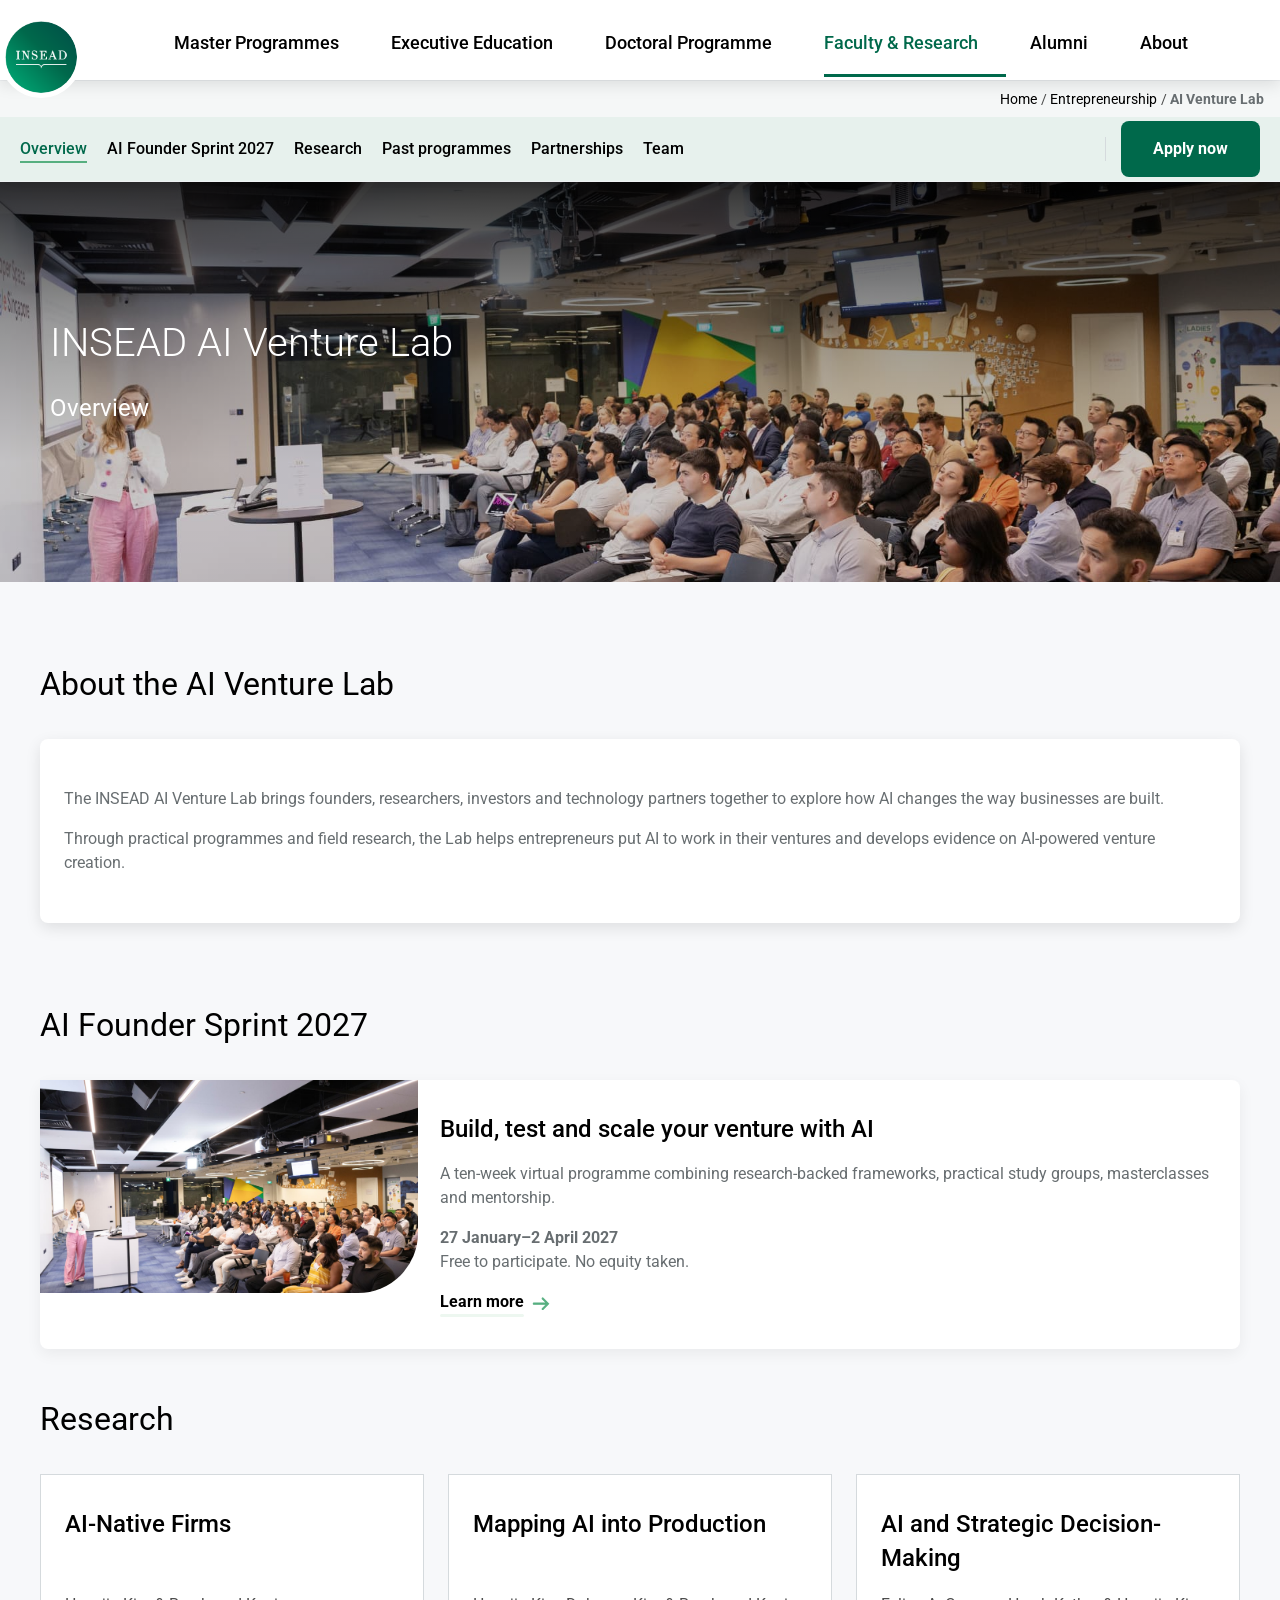
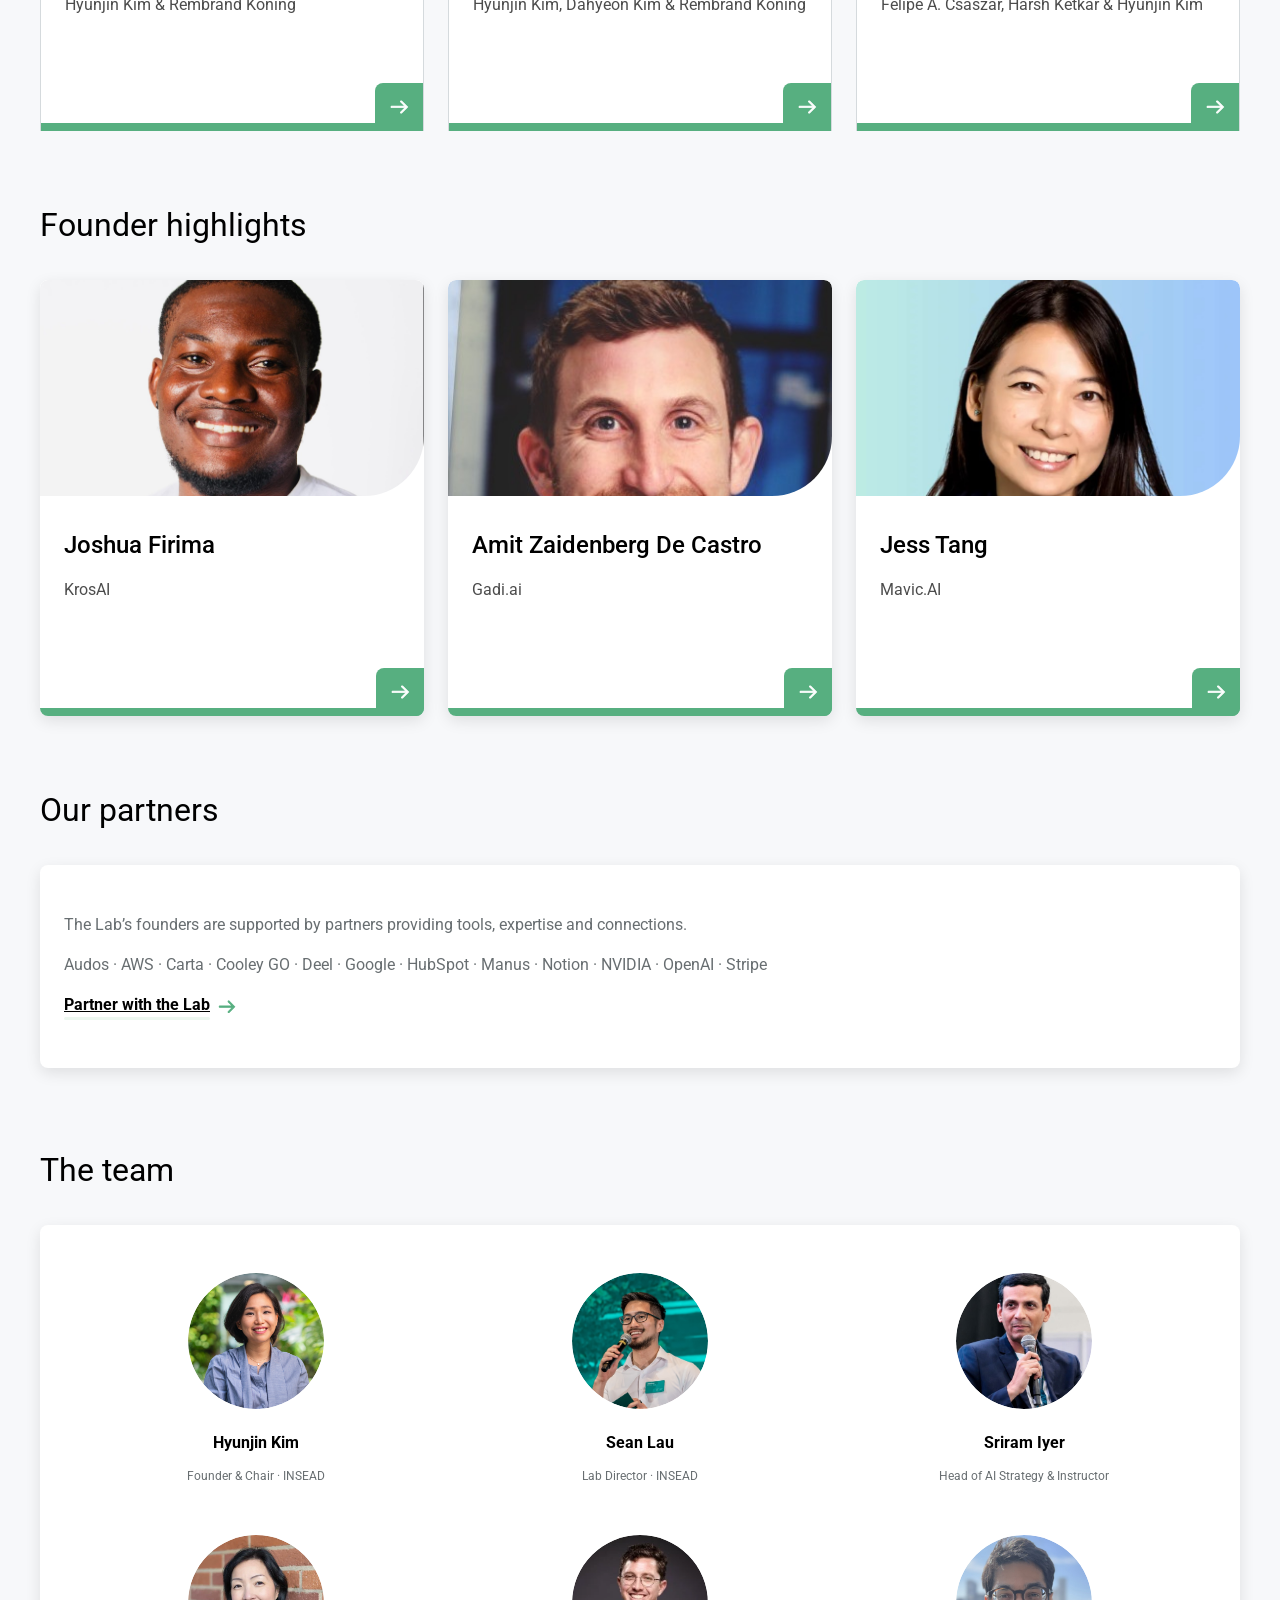
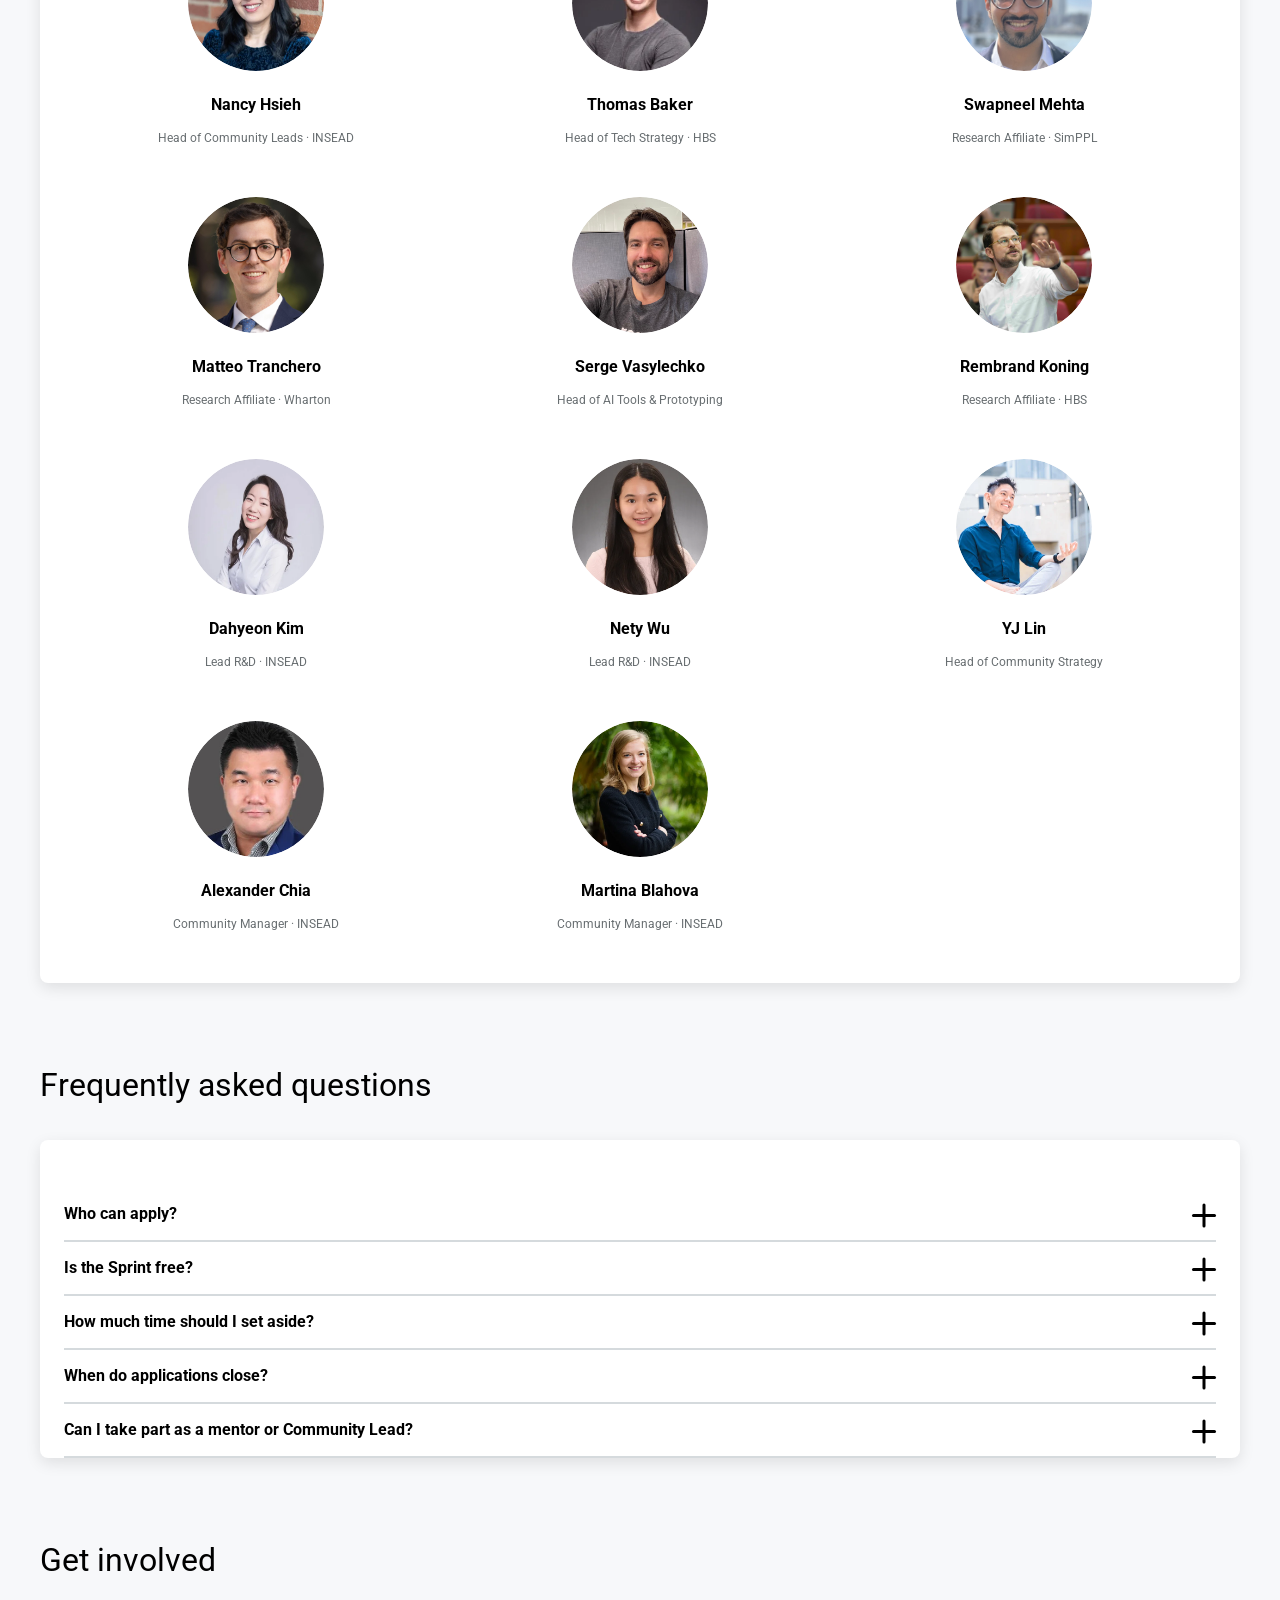
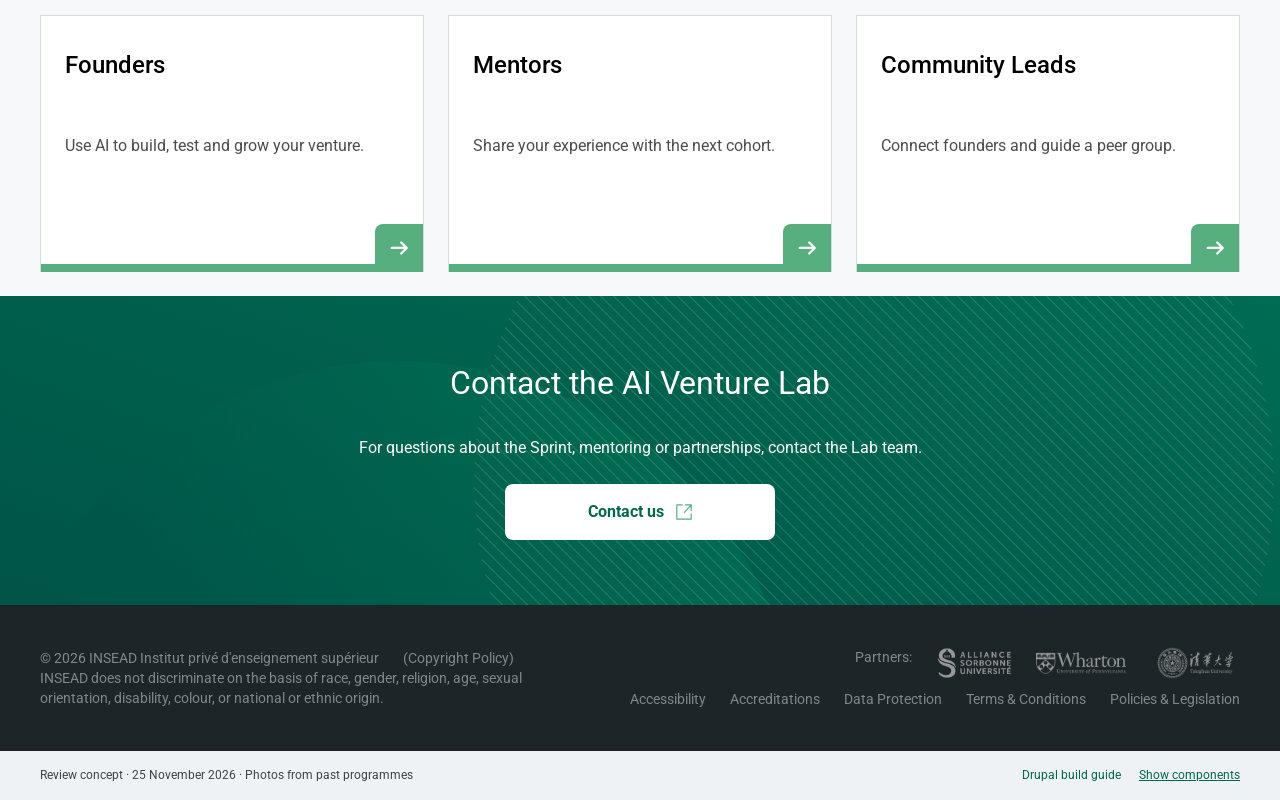
==== commit 3ae5c082: "Match native Profile Card image derivatives" ====
--- a/index.html
+++ b/index.html
@@ -1,4 +1,4 @@
-<!doctype html><html lang="en"><head><meta charset="utf-8"><meta name="viewport" content="width=device-width,initial-scale=1"><meta name="robots" content="noindex,nofollow"><title>Overview | INSEAD AI Venture Lab concept</title><link rel="stylesheet" href="fonts.css"><link rel="stylesheet" href="native.css?v=3"><link rel="stylesheet" href="preview.css?v=4"></head><body class="page__landing-page grey-view-mode grey-background has-insead-mega-menu site-insead"><a class="visually-hidden focusable" href="#main-content">Skip to main content</a><div class="layout-container"><header class="header">
+<!doctype html><html lang="en"><head><meta charset="utf-8"><meta name="viewport" content="width=device-width,initial-scale=1"><meta name="robots" content="noindex,nofollow"><title>Overview | INSEAD AI Venture Lab concept</title><link rel="stylesheet" href="fonts.css"><link rel="stylesheet" href="native.css?v=3"><link rel="stylesheet" href="preview.css?v=5"></head><body class="page__landing-page grey-view-mode grey-background has-insead-mega-menu site-insead"><a class="visually-hidden focusable" href="#main-content">Skip to main content</a><div class="layout-container"><header class="header">
               
         
   
--- a/preview.css
+++ b/preview.css
@@ -5,3 +5,5 @@
 @media(prefers-reduced-motion:reduce){html{scroll-behavior:auto}}
 /* The production menu script positions these carets after initialisation. Its external destinations remain ordinary links in the static preview. */
 .header .insead-mega-menu__topbar-caret{display:block;position:absolute}
+/* Source portraits stand in for Drupal's square Profile Card image derivatives. */
+.profile-info__profile-image picture.image{display:block;width:100%;height:100%}
